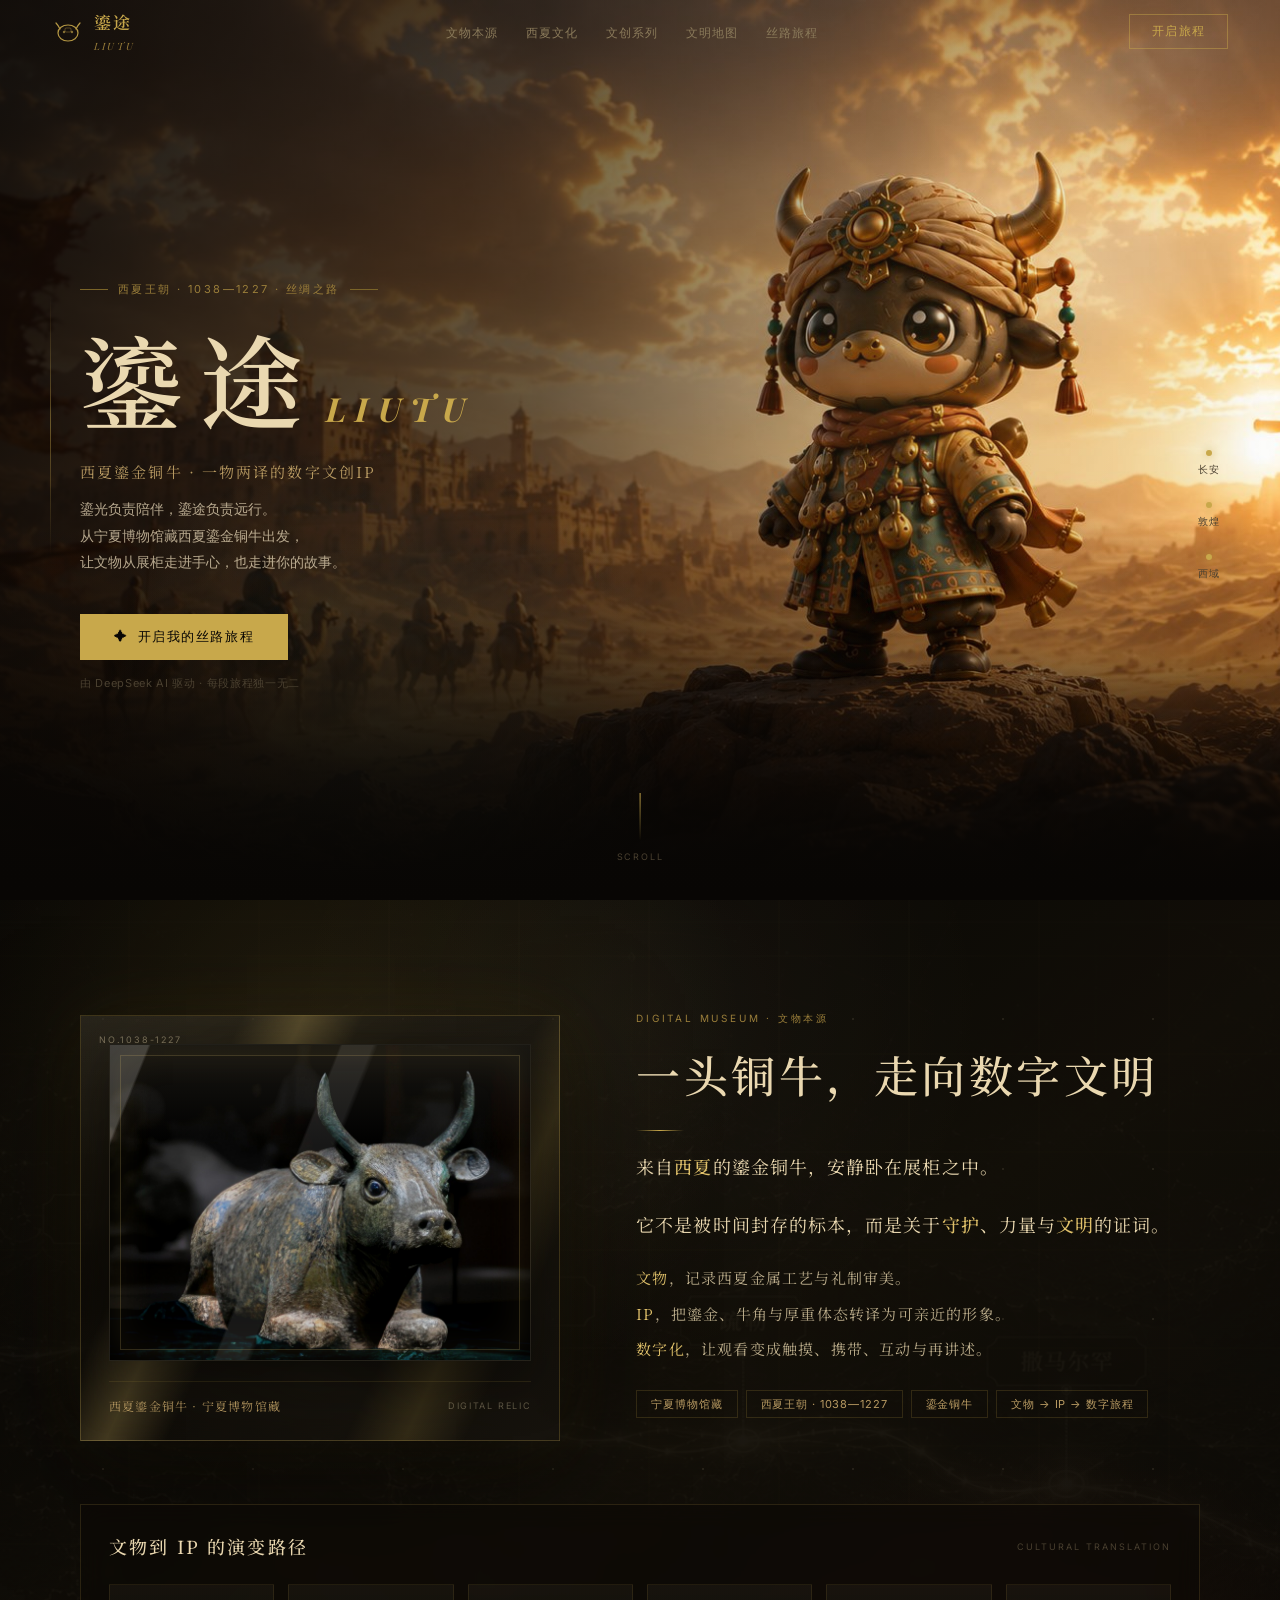
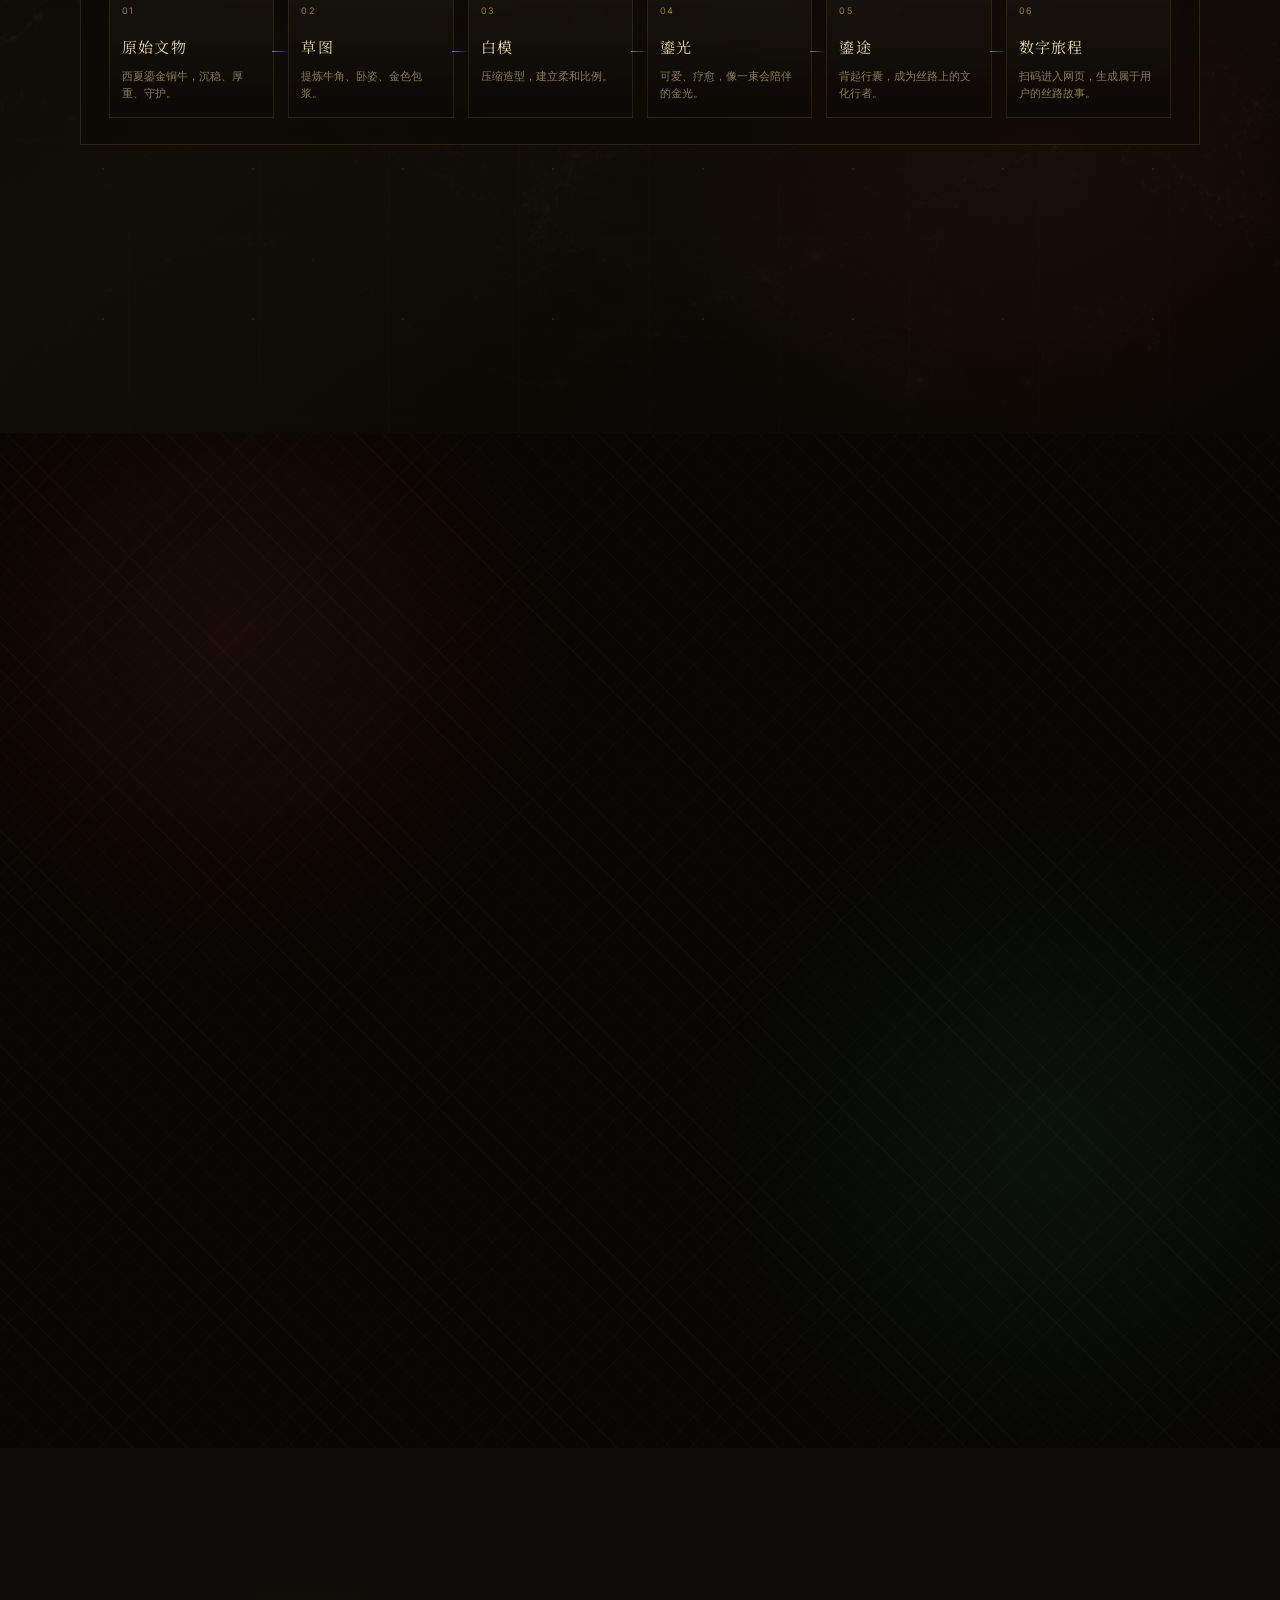
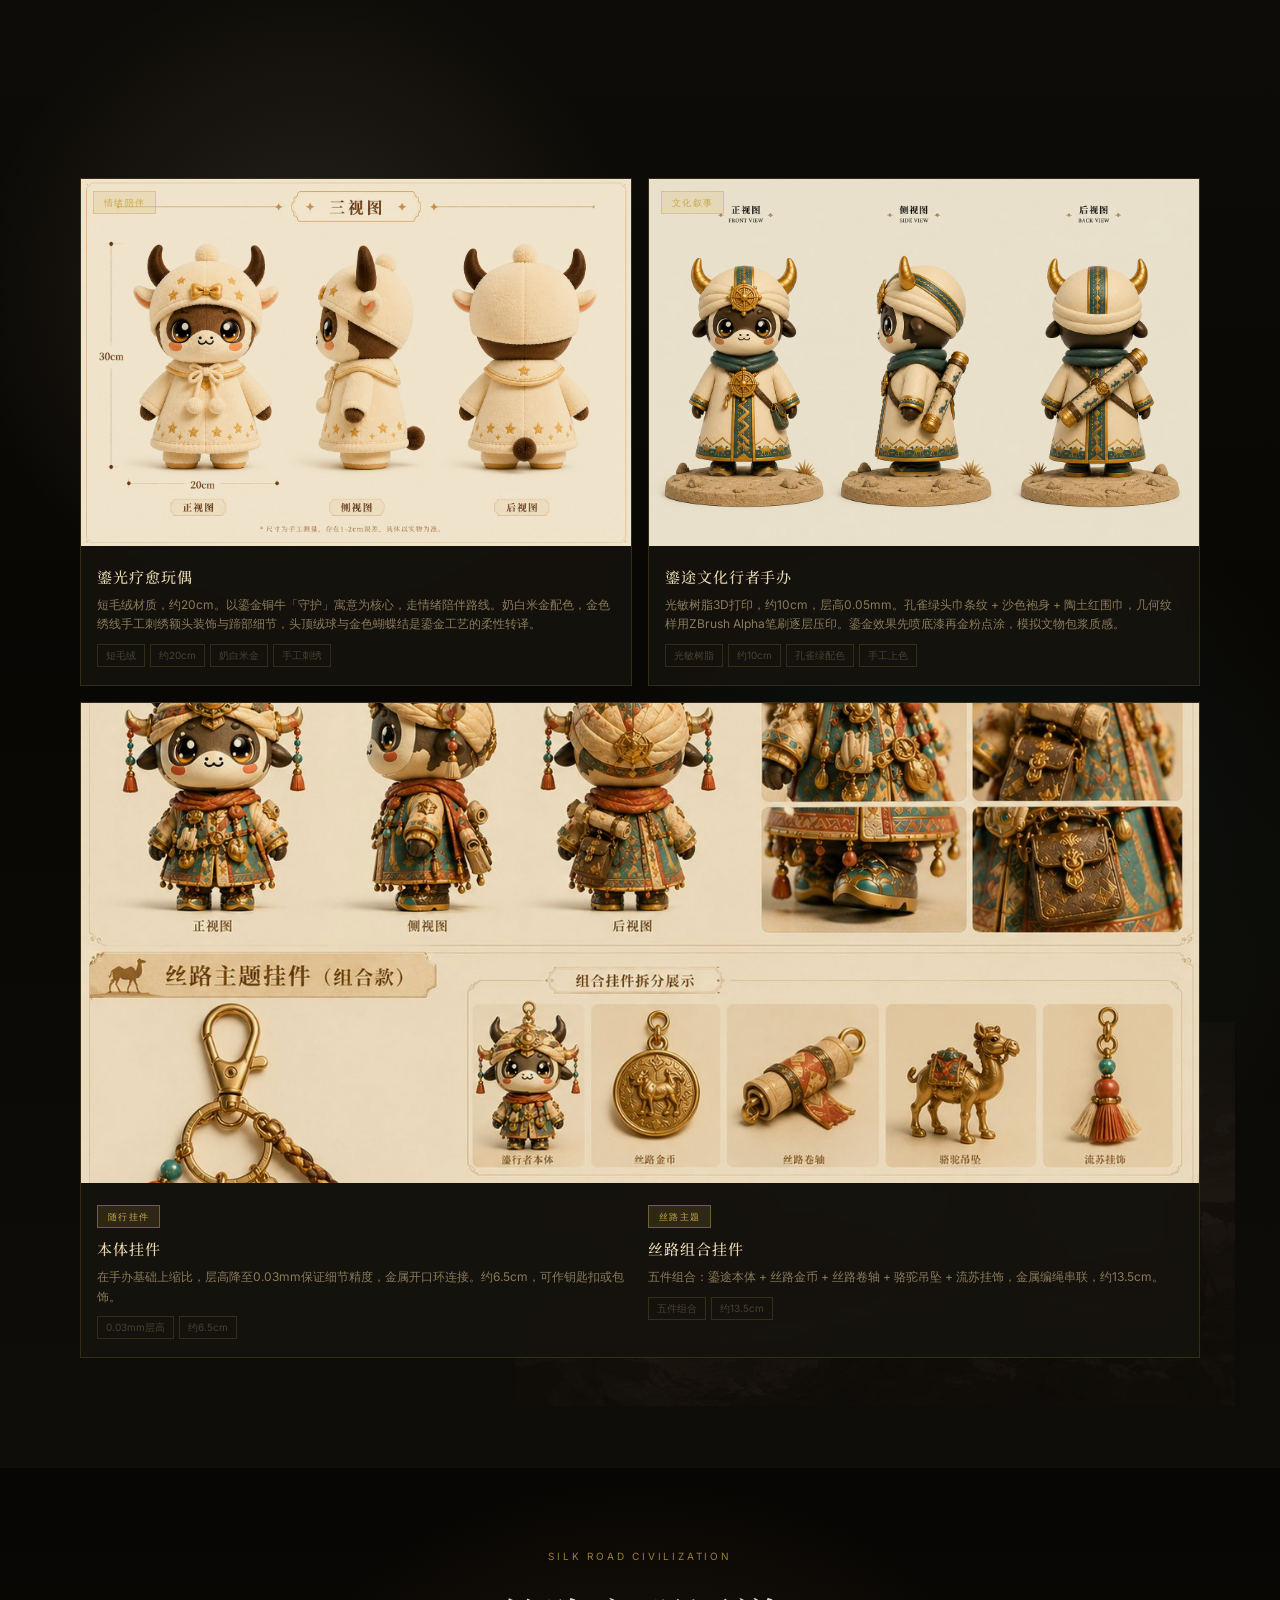
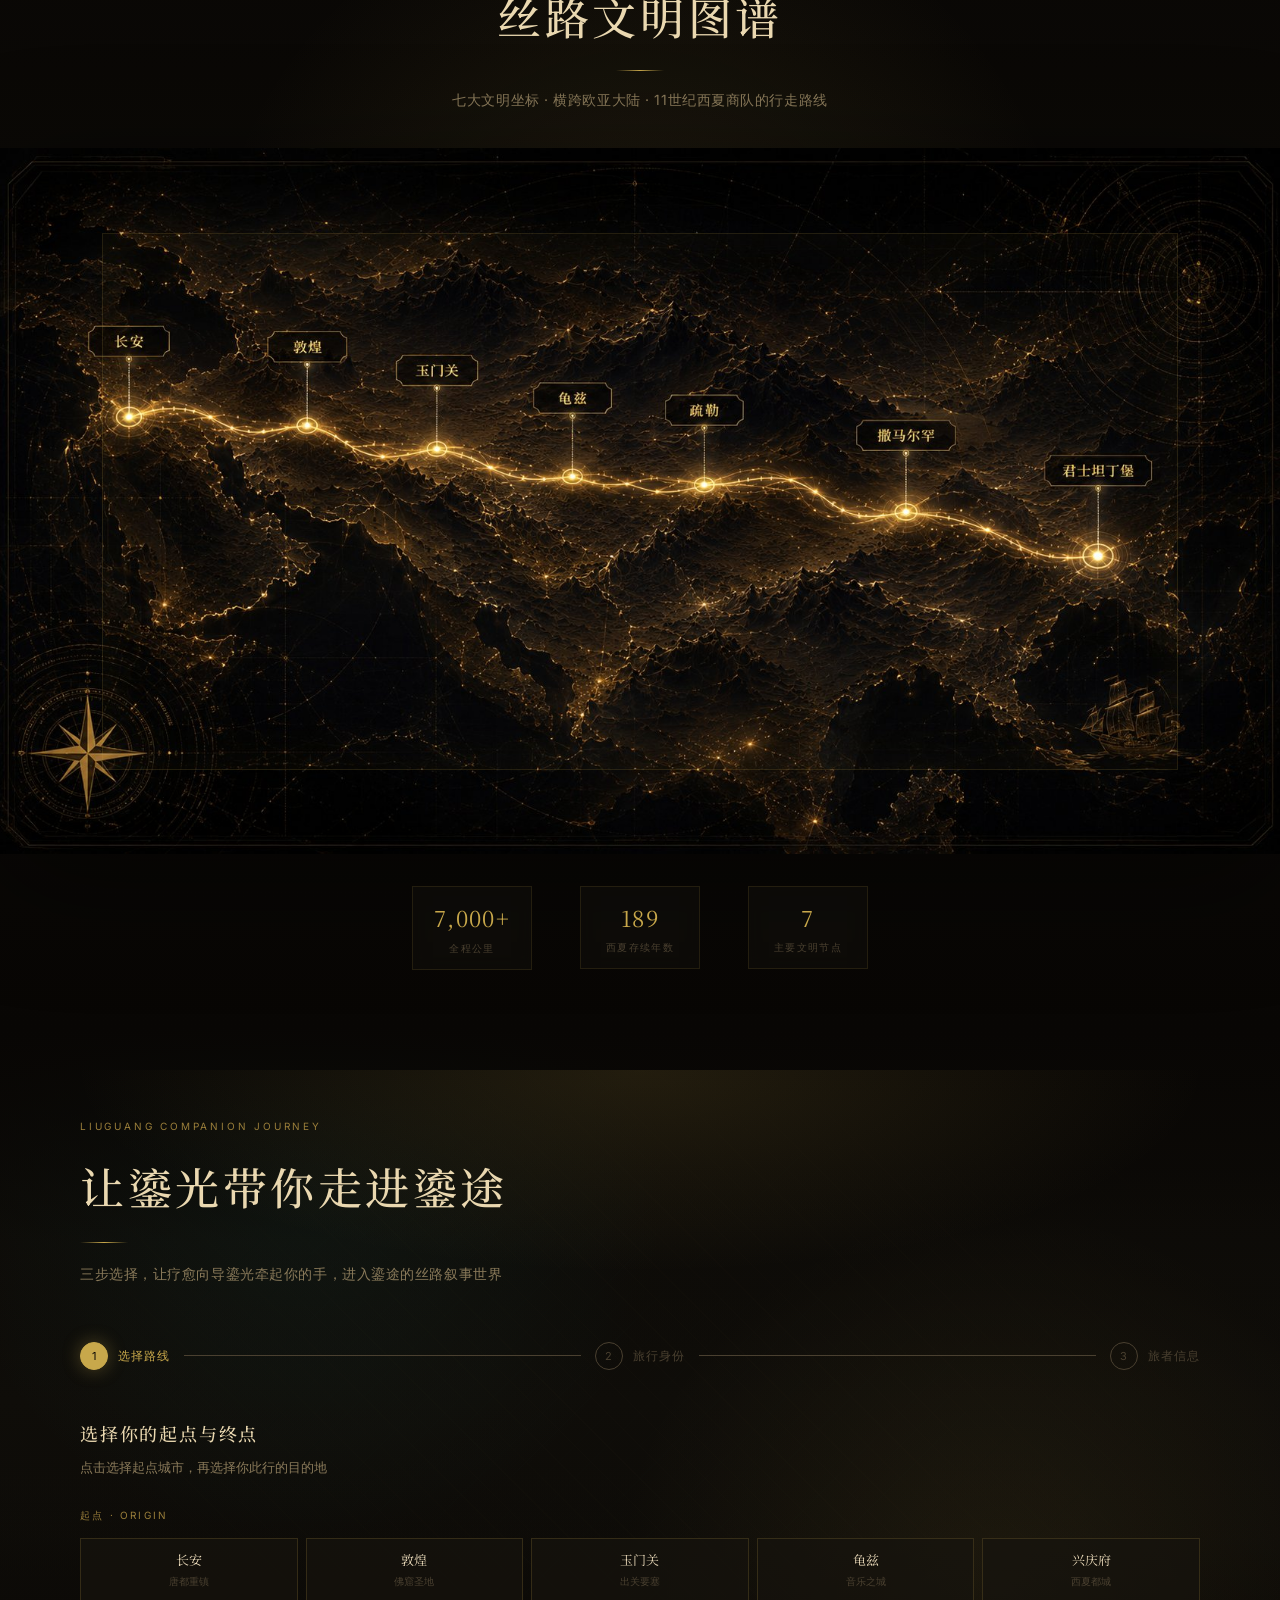
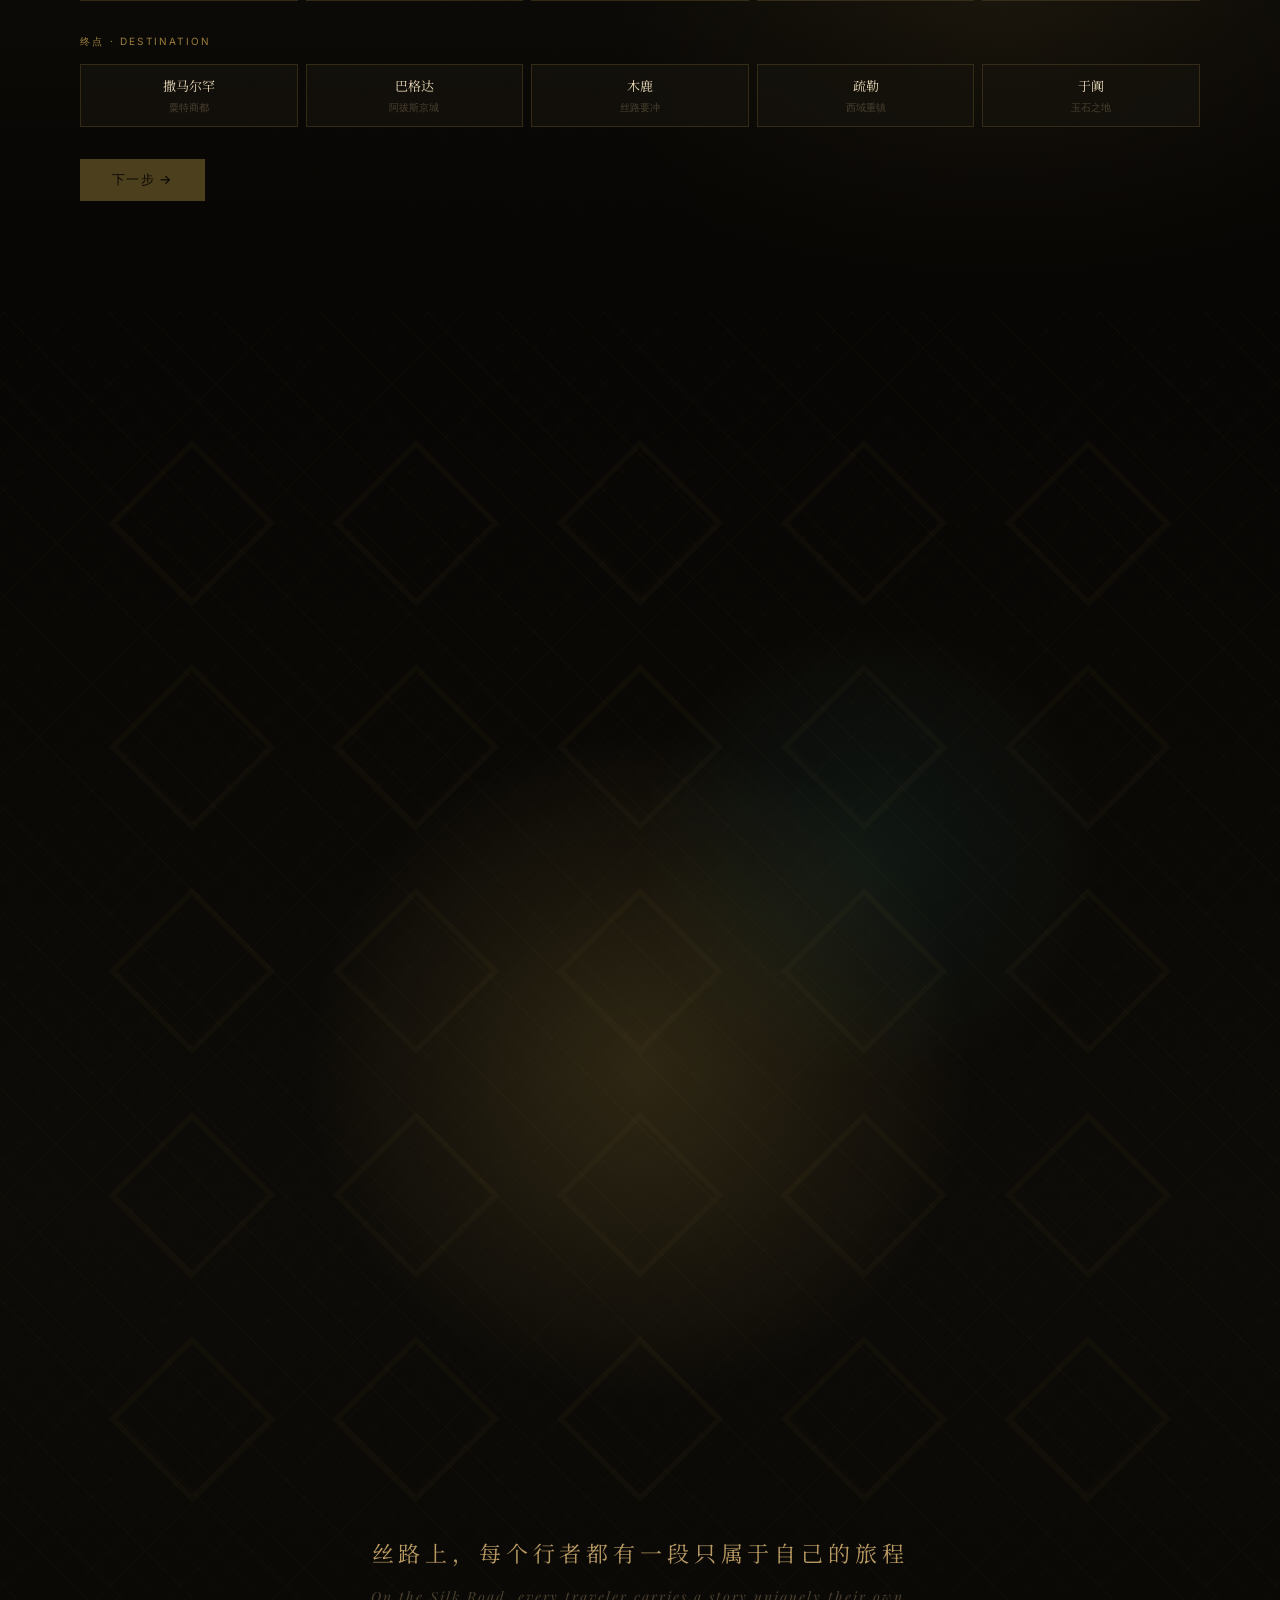
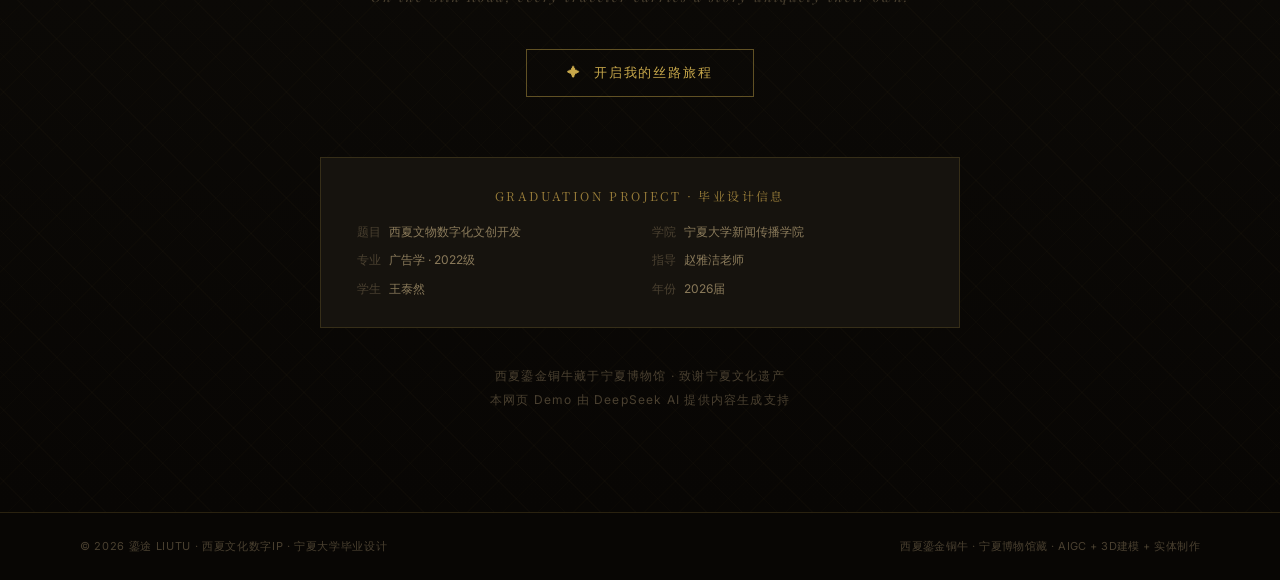
==== index.html @ 3b0a6f84 "重构文物本源页为数字博物馆展陈" ====
<!DOCTYPE html>
<html lang="zh-CN">
<head>
<meta charset="UTF-8">
<meta name="viewport" content="width=device-width, initial-scale=1.0">
<title>鎏途 LIUTU · 西夏文化数字IP</title>
<link rel="preconnect" href="https://fonts.googleapis.com">
<link rel="preconnect" href="https://fonts.gstatic.com" crossorigin>
<link href="https://fonts.googleapis.com/css2?family=Playfair+Display:ital,wght@0,400;0,600;1,400&family=Noto+Serif+SC:wght@400;500;600&family=Inter:wght@300;400;500&display=swap" rel="stylesheet">
<style>
/* ─────────────────────────────────────────
   鎏途 · 设计系统
───────────────────────────────────────── */
:root {
  --bg:        #080604;
  --bg-mid:    #0f0d09;
  --bg-card:   #16130e;
  --bg-card2:  #1c1810;
  --gold:      #C8A84B;
  --gold-hi:   #DFC06A;
  --gold-lo:   #7A6428;
  --gold-mute: #9A7E3A;
  --sand:      #B89A62;
  --sand-lt:   #EAD8B0;
  --teal:      #2D7D6F;
  --teal-lo:   #1a4a40;
  --red:       #7A2E18;
  --text:      #E8D8B8;
  --text-2:    #8A7A5A;
  --text-3:    #4A4030;
  --border:    rgba(200,168,75,.18);
  --border-hi: rgba(200,168,75,.45);
  --r:         4px;
  --mx:        50%;
  --my:        42%;
  --scroll-y:  0px;
}
*,*::before,*::after { box-sizing:border-box; margin:0; padding:0 }
html { scroll-behavior:smooth; font-size:16px }
body {
  background:var(--bg);
  color:var(--text);
  font-family:'Inter',sans-serif;
  line-height:1.7;
  overflow-x:hidden;
}
body::before {
  content:'';
  position:fixed; inset:0; z-index:0; pointer-events:none;
  background:
    radial-gradient(circle at var(--mx) var(--my), rgba(200,168,75,.12), transparent 28vw),
    radial-gradient(circle at 82% 18%, rgba(45,125,111,.08), transparent 30vw),
    linear-gradient(115deg, rgba(122,46,24,.08), transparent 42%, rgba(200,168,75,.04));
  mix-blend-mode:screen;
  opacity:.65;
  transition:background-position .2s ease;
}
body::after {
  content:'';
  position:fixed; inset:0; z-index:0; pointer-events:none;
  background-image:
    radial-gradient(circle, rgba(234,216,176,.14) 0 1px, transparent 1.2px),
    radial-gradient(circle, rgba(45,125,111,.08) 0 1px, transparent 1.2px);
  background-size:140px 140px, 220px 220px;
  background-position:0 0, 60px 90px;
  opacity:.13;
  animation:dustDrift 28s linear infinite;
}
::-webkit-scrollbar { width:3px }
::-webkit-scrollbar-track { background:var(--bg) }
::-webkit-scrollbar-thumb { background:var(--gold-lo); border-radius:2px }

img { display:block; max-width:100% }
a { color:inherit; text-decoration:none }
button { font-family:inherit; cursor:pointer }

body > * { position:relative; z-index:1 }

@keyframes dustDrift { to { background-position:260px -180px, -180px 260px } }
@keyframes slowZoom { 0%{transform:scale(1)} 100%{transform:scale(1.06)} }
@keyframes bgFloat { 0%,100%{transform:translate3d(0,0,0) scale(1.02)} 50%{transform:translate3d(-18px,10px,0) scale(1.05)} }
@keyframes goldScan { 0%{transform:translateX(-120%)} 100%{transform:translateX(120%)} }
@keyframes lineGlow { 0%,100%{opacity:.35; filter:blur(.2px)} 50%{opacity:1; filter:blur(0)} }
@keyframes softPulse { 0%,100%{opacity:.45; transform:scale(1)} 50%{opacity:.8; transform:scale(1.06)} }

/* 西夏菱形纹 */
.xia-pattern {
  background-image:
    repeating-linear-gradient(45deg,  transparent 0, transparent 18px, rgba(200,168,75,.03) 18px, rgba(200,168,75,.03) 19px),
    repeating-linear-gradient(-45deg, transparent 0, transparent 18px, rgba(200,168,75,.03) 18px, rgba(200,168,75,.03) 19px);
}

/* 滚入动画 */
.fade-up { opacity:0; transform:translateY(36px); transition:opacity .8s ease, transform .8s ease }
.fade-up.in { opacity:1; transform:translateY(0) }
.fade-up.d1 { transition-delay:.1s }
.fade-up.d2 { transition-delay:.2s }
.fade-up.d3 { transition-delay:.3s }
.fade-up.d4 { transition-delay:.4s }

/* ─── 导航 ─── */
#nav {
  position:fixed; inset:0 0 auto; z-index:900;
  height:64px;
  display:flex; align-items:center; justify-content:space-between;
  padding:0 52px;
  background:rgba(8,6,4,.0);
  border-bottom:1px solid transparent;
  transition:background .4s, border-color .4s;
}
#nav.scrolled {
  background:rgba(8,6,4,.92);
  border-bottom-color:var(--border);
  backdrop-filter:blur(18px) saturate(1.2);
  box-shadow:0 10px 40px rgba(0,0,0,.24);
}
.nav-brand {
  display:flex; align-items:center; gap:10px;
}
.nav-bull {
  width:32px; height:32px; opacity:.9;
}
.nav-name { font-family:'Noto Serif SC',serif; font-size:17px; font-weight:600; color:var(--gold); letter-spacing:.12em }
.nav-name-en { font-family:'Playfair Display',serif; font-size:10px; font-style:italic; color:var(--gold-mute); letter-spacing:.22em; margin-top:1px }
.nav-links { display:flex; align-items:center; gap:28px; list-style:none }
.nav-links a { font-size:12px; letter-spacing:.08em; color:var(--text-2); transition:color .25s }
.nav-links a:hover { color:var(--gold) }
.nav-btn {
  padding:8px 22px;
  border:1px solid var(--border-hi);
  background:transparent;
  color:var(--gold);
  font-size:12px;
  letter-spacing:.1em;
  transition:all .3s;
}
.nav-btn:hover { background:var(--gold); color:var(--bg) }

/* ─── §1 HERO ─── */
#hero {
  min-height:100vh;
  display:flex; align-items:center;
  position:relative; overflow:hidden;
  padding:0 80px;
}
.hero-bg {
  position:absolute; inset:0; z-index:0;
  transform:translateY(calc(var(--scroll-y) * .12));
  transition:transform .12s linear;
}
.hero-bg img {
  width:100%; height:100%;
  object-fit:cover; object-position:center 20%;
  animation:slowZoom 18s ease-in-out infinite alternate;
}
.hero-bg::after {
  content:'';
  position:absolute; inset:0;
  background:
    linear-gradient(to right, rgba(8,6,4,.88) 0%, rgba(8,6,4,.6) 42%, rgba(8,6,4,.1) 75%, rgba(8,6,4,.0) 100%),
    linear-gradient(to bottom, rgba(8,6,4,.25) 0%, transparent 20%, transparent 72%, rgba(8,6,4,1) 100%);
}
#hero::before {
  content:'';
  position:absolute; inset:0; z-index:1; pointer-events:none;
  background:
    radial-gradient(circle at 72% 42%, rgba(200,168,75,.2), transparent 18vw),
    radial-gradient(circle at 30% 80%, rgba(45,125,111,.16), transparent 22vw);
  mix-blend-mode:screen;
  opacity:.65;
  animation:softPulse 6s ease-in-out infinite;
}
#hero::after {
  content:'';
  position:absolute; left:0; right:0; bottom:0; z-index:1; pointer-events:none;
  height:42%;
  background:linear-gradient(to top, var(--bg), transparent);
}
.hero-content {
  position:relative; z-index:2;
  max-width:580px;
  padding-top:64px;
}
.hero-content::before {
  content:'';
  position:absolute; left:-30px; top:88px;
  width:1px; height:260px;
  background:linear-gradient(to bottom, transparent, var(--gold), transparent);
  opacity:.45;
  animation:lineGlow 3.5s ease-in-out infinite;
}
.hero-eyebrow {
  display:inline-flex; align-items:center; gap:10px;
  margin-bottom:28px;
  font-size:11px; letter-spacing:.22em; color:var(--gold-mute);
  animation:fadeUp .9s ease .2s both;
}
.hero-eyebrow::before, .hero-eyebrow::after {
  content:''; flex:1; height:1px; width:28px; background:var(--gold-lo);
}
.hero-title-cn {
  font-family:'Noto Serif SC',serif;
  font-size:clamp(68px, 8vw, 108px);
  font-weight:600;
  color:var(--sand-lt);
  letter-spacing:.18em;
  line-height:1;
  animation:fadeUp .9s ease .35s both;
}
.hero-title-en {
  font-family:'Playfair Display',serif;
  font-size:clamp(22px, 2.6vw, 36px);
  font-style:italic;
  color:var(--gold);
  letter-spacing:.28em;
  margin-top:10px;
  animation:fadeUp .9s ease .45s both;
}
.hero-tagline {
  font-family:'Noto Serif SC',serif;
  font-size:15px;
  color:var(--sand);
  letter-spacing:.14em;
  margin:22px 0 12px;
  animation:fadeUp .9s ease .55s both;
}
.hero-desc {
  font-size:14px;
  color:rgba(232,216,184,.75);
  line-height:1.9;
  max-width:440px;
  margin-bottom:38px;
  animation:fadeUp .9s ease .65s both;
}
.hero-cta {
  display:inline-flex; align-items:center; gap:10px;
  padding:14px 34px;
  background:var(--gold);
  color:var(--bg);
  font-size:13px; font-weight:500; letter-spacing:.12em;
  border:none;
  transition:all .3s;
  animation:fadeUp .9s ease .75s both;
}
.hero-cta:hover { background:var(--gold-hi); transform:translateY(-2px); box-shadow:0 12px 36px rgba(200,168,75,.25) }
.hero-cta-note {
  display:block; margin-top:14px;
  font-size:11px; color:var(--text-3); letter-spacing:.06em;
  animation:fadeUp .9s ease .85s both;
}
/* 右侧浮标 */
.hero-dots {
  position:absolute; right:60px; top:50%; transform:translateY(-50%);
  z-index:2; display:flex; flex-direction:column; gap:24px; align-items:center;
  animation:fadeUp .9s ease .9s both;
}
.hero-dot-item {
  display:flex; flex-direction:column; align-items:center; gap:5px;
}
.hero-dot-item::before {
  content:''; width:6px; height:6px; border-radius:50%;
  background:var(--gold); box-shadow:0 0 10px var(--gold);
  animation:dotPulse 2.4s ease-in-out infinite;
}
.hero-dot-item:nth-child(2)::before { animation-delay:.8s }
.hero-dot-item:nth-child(3)::before { animation-delay:1.6s }
.hero-dot-label { font-size:10px; letter-spacing:.1em; color:var(--text-3); writing-mode:horizontal-tb }
.hero-scroll {
  position:absolute; bottom:36px; left:50%; transform:translateX(-50%);
  z-index:2; display:flex; flex-direction:column; align-items:center; gap:8px;
}
.hero-scroll-line {
  width:1px; height:48px;
  background:linear-gradient(to bottom, var(--gold), transparent);
  animation:scrollLine 2s ease-in-out infinite;
}
.hero-scroll-label { font-size:9px; letter-spacing:.2em; color:var(--text-3) }

@keyframes fadeUp { from { opacity:0; transform:translateY(28px) } to { opacity:1; transform:translateY(0) } }
@keyframes dotPulse { 0%,100%{opacity:.4; transform:scale(1)} 50%{opacity:1; transform:scale(1.4)} }
@keyframes scrollLine { 0%{transform:scaleY(0); transform-origin:top} 50%{transform:scaleY(1); transform-origin:top} 51%{transform-origin:bottom} 100%{transform:scaleY(0); transform-origin:bottom} }

/* ─── 通用 section 样式 ─── */
section { padding:110px 80px; position:relative }
.sec-label {
  display:block; font-size:10px; letter-spacing:.28em;
  color:var(--gold-mute); text-transform:uppercase; margin-bottom:14px;
}
.sec-title {
  font-family:'Noto Serif SC',serif;
  font-size:clamp(28px, 3.5vw, 44px);
  font-weight:500; letter-spacing:.08em;
  color:var(--sand-lt); margin-bottom:10px;
}
.sec-sub {
  font-size:14px; color:var(--text-2); letter-spacing:.04em; line-height:1.8;
}
.gold-line {
  width:48px; height:1px;
  background:linear-gradient(90deg, transparent, var(--gold), transparent);
  margin:18px 0;
}

/* ─── §2 AI旅程生成器 ─── */
#journey {
  background:
    radial-gradient(circle at 24% 18%, rgba(45,125,111,.14), transparent 28vw),
    radial-gradient(circle at 78% 64%, rgba(200,168,75,.12), transparent 30vw),
    linear-gradient(to bottom, var(--bg), var(--bg-mid) 42%, var(--bg));
  overflow:hidden;
  padding-top:88px;
}
#journey::before {
  content:''; position:absolute; inset:0; z-index:0;
  background:
    repeating-linear-gradient(45deg, transparent 0, transparent 22px, rgba(200,168,75,.035) 22px, rgba(200,168,75,.035) 23px),
    repeating-linear-gradient(-45deg, transparent 0, transparent 22px, rgba(45,125,111,.025) 22px, rgba(45,125,111,.025) 23px);
  opacity:.58;
  mask-image:radial-gradient(circle at 50% 34%, #000, transparent 78%);
}
#journey::after {
  content:''; position:absolute; inset:0; z-index:1;
  background:
    linear-gradient(to bottom, rgba(8,6,4,.98) 0%, rgba(15,13,9,.36) 24%, rgba(15,13,9,.28) 58%, rgba(8,6,4,.98) 100%);
}
.journey-inner::before {
  content:'';
  position:absolute; inset:-48px -56px auto; height:220px; z-index:-1;
  background:radial-gradient(ellipse at 50% 0%, rgba(200,168,75,.18), transparent 65%);
  opacity:.75;
}
.journey-inner {
  position:relative; z-index:2;
  max-width:1160px; margin:0 auto;
}
.journey-header { margin-bottom:56px }
/* 步骤指示器 */
.step-nav {
  display:flex; align-items:center; gap:0;
  margin-bottom:48px;
}
.step-item {
  display:flex; align-items:center; gap:10px;
  font-size:12px; letter-spacing:.08em; color:var(--text-3);
  transition:color .3s;
}
.step-item.is-active { color:var(--gold) }
.step-item.is-done { color:var(--teal) }
.step-num {
  width:28px; height:28px; border-radius:50%;
  border:1px solid currentColor;
  display:flex; align-items:center; justify-content:center;
  font-size:11px; flex-shrink:0;
}
.step-item.is-active .step-num { background:var(--gold); color:var(--bg); border-color:var(--gold) }
.step-item.is-done .step-num { background:var(--teal); color:#fff; border-color:var(--teal) }
.step-item.is-active .step-num {
  box-shadow:0 0 18px rgba(200,168,75,.35);
}
.step-line {
  flex:1; height:1px; background:var(--text-3); margin:0 14px;
  transition:background .3s;
}
.step-line.is-done { background:var(--teal) }

/* 面板 */
.step-panel { display:none }
.step-panel.is-active { display:block }

.panel-title {
  font-family:'Noto Serif SC',serif;
  font-size:18px; font-weight:500; letter-spacing:.1em;
  color:var(--sand-lt); margin-bottom:8px;
}
.panel-hint { font-size:13px; color:var(--text-2); margin-bottom:28px }

/* 城市卡片网格 */
.route-section { margin-bottom:32px }
.route-label {
  font-size:10px; letter-spacing:.22em; color:var(--gold-mute);
  text-transform:uppercase; margin-bottom:14px;
}
.chip-row {
  display:grid; grid-template-columns:repeat(5,1fr); gap:8px;
}
.chip {
  padding:10px 6px;
  border:1px solid var(--border);
  background:rgba(22,19,14,.7);
  text-align:center;
  transition:transform .25s, border-color .25s, background .25s, box-shadow .25s; cursor:pointer;
}
.chip:hover { border-color:var(--gold-mute); background:rgba(200,168,75,.06); transform:translateY(-3px) }
.chip.is-selected { border-color:var(--gold); background:rgba(200,168,75,.1); box-shadow:0 0 0 1px rgba(200,168,75,.18), 0 14px 32px rgba(0,0,0,.18) }
.chip-name { font-size:13px; color:var(--text); font-family:'Noto Serif SC',serif; margin-bottom:2px }
.chip.is-selected .chip-name { color:var(--gold) }
.chip-sub { font-size:10px; color:var(--text-3) }

/* 身份 / 心境卡片 */
.mini-grid {
  display:grid; grid-template-columns:repeat(4,1fr); gap:10px;
}
.mini-card {
  padding:18px 12px;
  border:1px solid var(--border);
  background:rgba(22,19,14,.7);
  text-align:center; cursor:pointer;
  transition:transform .25s, border-color .25s, background .25s, box-shadow .25s;
}
.mini-card:hover { border-color:var(--gold-mute); transform:translateY(-4px) }
.mini-card.is-selected { border-color:var(--gold); background:rgba(200,168,75,.08); box-shadow:0 16px 38px rgba(0,0,0,.22) }
.mini-card-icon { font-size:22px; margin-bottom:8px }
.mini-card-name { font-size:13px; color:var(--text); font-family:'Noto Serif SC',serif; margin-bottom:4px }
.mini-card.is-selected .mini-card-name { color:var(--gold) }
.mini-card-desc { font-size:10px; color:var(--text-3); line-height:1.5 }

/* 旅者姓名输入 */
.name-row {
  display:flex; align-items:center; gap:16px;
  margin-bottom:28px;
}
.name-input {
  flex:1; max-width:320px;
  padding:12px 18px;
  background:rgba(10,8,4,.8);
  border:1px solid var(--border);
  color:var(--text); font-size:14px;
  outline:none; transition:border-color .3s;
}
.name-input:focus { border-color:var(--gold) }
.name-input::placeholder { color:var(--text-3) }

/* 步骤按钮 */
.step-actions { display:flex; align-items:center; gap:14px; margin-top:32px }
.btn-next, .btn-generate {
  padding:12px 32px;
  background:var(--gold); color:var(--bg);
  border:none; font-size:13px; font-weight:500; letter-spacing:.1em;
  transition:all .3s;
}
.btn-next:hover, .btn-generate:hover { background:var(--gold-hi); transform:translateY(-1px) }
.btn-next:disabled, .btn-generate:disabled { opacity:.35; cursor:not-allowed; transform:none }
.btn-back {
  padding:12px 24px;
  background:transparent; color:var(--text-2);
  border:1px solid var(--border);
  font-size:13px; letter-spacing:.08em; transition:all .25s;
}
.btn-back:hover { border-color:var(--gold-mute); color:var(--gold) }

/* 加载 */
#loading {
  text-align:center; padding:60px 0;
}
.loading-ring {
  width:48px; height:48px; margin:0 auto 20px;
  border:2px solid rgba(200,168,75,.15);
  border-top-color:var(--gold);
  border-radius:50%;
  animation:spin 1s linear infinite;
}
.loading-text { font-size:12px; letter-spacing:.18em; color:var(--gold-mute) }
@keyframes spin { to { transform:rotate(360deg) } }

/* 旅程结果卡片 */
#journey-card {
  margin-top:48px;
  border:1px solid var(--border);
  background:rgba(22,19,14,.95);
  position:relative; overflow:hidden;
  box-shadow:0 28px 70px rgba(0,0,0,.32);
}
#journey-card::before {
  content:''; position:absolute; inset:0 0 auto 0;
  height:2px;
  background:linear-gradient(90deg, var(--red), var(--gold), var(--red));
}
#journey-card::after {
  content:'';
  position:absolute; inset:0; pointer-events:none;
  background:
    radial-gradient(circle at 82% 10%, rgba(45,125,111,.14), transparent 24%),
    radial-gradient(circle at 12% 94%, rgba(200,168,75,.1), transparent 26%);
  opacity:.8;
}
#journey-card > * { position:relative; z-index:1 }
.jcard-header {
  padding:28px 32px 22px;
  border-bottom:1px solid var(--border);
  display:flex; align-items:flex-start; justify-content:space-between; gap:20px;
}
.jcard-badge {
  font-size:9px; letter-spacing:.2em; color:var(--gold-mute); text-transform:uppercase; margin-bottom:6px;
}
#jc-title {
  font-family:'Noto Serif SC',serif;
  font-size:20px; font-weight:500; color:var(--gold);
  letter-spacing:.08em; line-height:1.4;
  min-height:28px;
}
.jcard-meta {
  display:flex; flex-direction:column; gap:4px; text-align:right; flex-shrink:0;
}
.jcard-meta-item { font-size:11px; color:var(--text-2) }
.jcard-meta-item span { color:var(--sand) }
.jcard-body { padding:28px 32px }
#jc-narrative {
  font-family:'Noto Serif SC',serif;
  font-size:14px; line-height:2; color:var(--text);
  margin-bottom:22px; min-height:60px;
  white-space:pre-line;
}
.jcard-egg {
  padding:18px 20px;
  background:rgba(45,125,111,.08);
  border-left:2px solid var(--teal);
}
.jcard-egg-label {
  font-size:9px; letter-spacing:.22em; color:var(--teal); text-transform:uppercase; margin-bottom:8px;
}
#jc-egg {
  font-size:13px; color:var(--text-2); line-height:1.85; min-height:40px;
  white-space:pre-line;
}
.liuguang-chat {
  margin:0 32px 28px;
  border:1px solid rgba(200,168,75,.14);
  background:rgba(8,6,4,.28);
  backdrop-filter:blur(10px);
}
.liuguang-chat-head {
  padding:16px 18px 12px;
  border-bottom:1px solid var(--border);
  display:flex; align-items:center; justify-content:space-between; gap:16px;
}
.liuguang-chat-title {
  font-family:'Noto Serif SC',serif;
  font-size:14px; color:var(--gold); letter-spacing:.08em;
}
.liuguang-chat-sub {
  margin-top:2px;
  font-size:10px; color:var(--text-3); letter-spacing:.08em;
}
.liuguang-chat-status {
  font-size:10px; color:var(--gold-mute); letter-spacing:.12em;
  white-space:nowrap;
}
.chat-log {
  padding:18px;
  display:flex; flex-direction:column; gap:12px;
  max-height:340px; overflow:auto;
}
.chat-msg {
  max-width:88%;
  padding:12px 14px;
  border:1px solid var(--border);
  font-size:13px; line-height:1.8;
  white-space:pre-line;
}
.chat-msg.guide {
  align-self:flex-start;
  background:rgba(45,125,111,.08);
  border-left:2px solid var(--teal);
  color:var(--text);
  box-shadow:0 10px 26px rgba(45,125,111,.06);
}
.chat-msg.user {
  align-self:flex-end;
  background:rgba(200,168,75,.08);
  color:var(--sand-lt);
  box-shadow:0 10px 26px rgba(200,168,75,.06);
}
.chat-suggestions {
  padding:0 18px 16px;
  display:flex; flex-wrap:wrap; gap:8px;
}
.chat-chip {
  padding:7px 12px;
  border:1px solid var(--border);
  background:transparent;
  color:var(--text-2);
  font-size:11px; letter-spacing:.04em;
}
.chat-chip:hover { border-color:var(--gold-mute); color:var(--gold) }
.chat-chip, .chat-send, .btn-card, .btn-next, .btn-generate, .btn-back, .nav-btn, .hero-cta, .ending-cta {
  position:relative; overflow:hidden;
}
.chat-chip::after, .chat-send::after, .btn-card::after, .btn-next::after, .btn-generate::after, .btn-back::after, .nav-btn::after, .hero-cta::after, .ending-cta::after {
  content:'';
  position:absolute; inset:0;
  background:linear-gradient(100deg, transparent 20%, rgba(255,255,255,.22), transparent 80%);
  transform:translateX(-120%);
  transition:transform .55s ease;
  pointer-events:none;
}
.chat-chip:hover::after, .chat-send:hover::after, .btn-card:hover::after, .btn-next:hover::after, .btn-generate:hover::after, .btn-back:hover::after, .nav-btn:hover::after, .hero-cta:hover::after, .ending-cta:hover::after {
  transform:translateX(120%);
}
.chat-input-row {
  padding:14px 18px 18px;
  border-top:1px solid var(--border);
  display:grid; grid-template-columns:1fr auto; gap:10px;
}
.chat-input {
  width:100%;
  border:1px solid var(--border);
  background:rgba(8,6,4,.55);
  color:var(--text);
  padding:10px 12px;
  font-size:13px;
  outline:none;
}
.chat-input:focus { border-color:var(--gold-mute) }
.chat-send {
  border:1px solid var(--teal);
  background:var(--teal);
  color:#fff;
  padding:0 18px;
  font-size:12px; letter-spacing:.08em;
}
.chat-send:disabled {
  opacity:.45; cursor:not-allowed;
}
.jcard-footer {
  padding:18px 32px;
  border-top:1px solid var(--border);
  display:flex; align-items:center; gap:12px;
}
.btn-card {
  padding:9px 20px;
  border:1px solid var(--border);
  background:transparent;
  color:var(--text-2); font-size:12px; letter-spacing:.06em;
  transition:all .25s;
}
.btn-card:hover { border-color:var(--gold-mute); color:var(--gold) }
.btn-card.primary { background:var(--teal); border-color:var(--teal); color:#fff }
.btn-card.primary:hover { background:#3a9688 }
#toast {
  position:fixed; bottom:28px; right:28px; z-index:999;
  padding:10px 22px;
  background:var(--bg-card2); border:1px solid var(--border);
  font-size:12px; color:var(--gold); letter-spacing:.06em;
  transition:opacity .3s; opacity:1;
}
#toast[hidden] { display:none }

/* ─── §3 丝路地图 ─── */
#silkroad {
  padding:80px 0 60px;
  overflow:hidden;
  background:var(--bg);
}
#silkroad::before {
  content:'';
  position:absolute; inset:0; z-index:0; pointer-events:none;
  background:
    radial-gradient(circle at 50% 38%, rgba(200,168,75,.12), transparent 34vw),
    linear-gradient(to bottom, rgba(8,6,4,1), rgba(15,13,9,.72) 44%, rgba(8,6,4,1));
}
#silkroad::after {
  content:'';
  position:absolute; inset:0; z-index:0; pointer-events:none;
  background-image:
    linear-gradient(90deg, transparent 0 48%, rgba(200,168,75,.06) 50%, transparent 52%),
    linear-gradient(0deg, transparent 0 48%, rgba(200,168,75,.04) 50%, transparent 52%);
  background-size:120px 120px;
  opacity:.18;
  mask-image:radial-gradient(circle at center, #000, transparent 72%);
}
.map-inner {
  position:relative; z-index:1;
  padding:0 80px;
}
.map-header { text-align:center; margin-bottom:36px }

/* 地图图片全幅，不裁切 */
.map-img-full {
  width:100%;
  margin:0 -80px;          /* 突破 padding 出血到边缘 */
  width:calc(100% + 160px);
  position:relative;
  filter:drop-shadow(0 28px 60px rgba(0,0,0,.45));
}
.map-img-full::before {
  content:'';
  position:absolute; inset:12% 8%; z-index:1; pointer-events:none;
  border:1px solid rgba(200,168,75,.16);
  box-shadow:inset 0 0 60px rgba(200,168,75,.06);
}
.map-img-full img {
  width:100%;
  height:auto;             /* 保持原始比例，不变形不模糊 */
  display:block;
  transition:transform .8s ease, filter .8s ease;
}
.map-img-full:hover img {
  transform:scale(1.015);
  filter:saturate(1.08) contrast(1.05);
}

.map-stats {
  display:flex; justify-content:center; gap:48px;
  margin-top:32px;
}
.map-stat {
  text-align:center;
  min-width:120px;
  padding:12px 18px;
  border:1px solid rgba(200,168,75,.12);
  background:rgba(22,19,14,.45);
  backdrop-filter:blur(8px);
}
.map-stat-num { font-family:'Noto Serif SC',serif; font-size:22px; color:var(--gold); letter-spacing:.06em }
.map-stat-lbl { font-size:10px; letter-spacing:.14em; color:var(--text-3); margin-top:3px }
.map-caption {
  text-align:center; margin-top:20px;
  font-family:'Noto Serif SC',serif; font-size:13px;
  color:rgba(184,154,98,.4); letter-spacing:.22em;
}

/* ─── §2 数字博物馆展陈 ─── */
#artifact {
  background:
    radial-gradient(ellipse at 24% 12%, rgba(200,168,75,.16), transparent 34vw),
    radial-gradient(ellipse at 82% 78%, rgba(122,46,24,.16), transparent 32vw),
    linear-gradient(145deg, #050403 0%, #151109 48%, #070604 100%);
  overflow:hidden;
}
#artifact::before {
  content:'';
  position:absolute; inset:0; z-index:0; pointer-events:none;
  background:
    linear-gradient(rgba(8,6,4,.78), rgba(8,6,4,.86)),
    url('assets/images/第三页背景图.png');
  background-size:cover;
  background-position:center;
  opacity:.2;
  filter:grayscale(.45) sepia(.35) saturate(.75);
  animation:bgFloat 38s ease-in-out infinite;
}
#artifact::after {
  content:'';
  position:absolute; inset:0; z-index:0; pointer-events:none;
  background:
    radial-gradient(circle at 50% 10%, rgba(234,216,176,.08), transparent 28vw),
    repeating-linear-gradient(90deg, transparent 0, transparent 128px, rgba(200,168,75,.035) 129px, transparent 130px),
    repeating-linear-gradient(0deg, transparent 0, transparent 96px, rgba(200,168,75,.026) 97px, transparent 98px),
    radial-gradient(circle, rgba(234,216,176,.16) 0 1px, transparent 1.2px);
  background-size:auto, auto, auto, 150px 150px;
  background-position:center, 0 0, 0 0, 28px 44px;
  opacity:.62;
  animation:dustDrift 42s linear infinite;
}
.artifact-grid {
  display:grid; grid-template-columns:minmax(320px, .92fr) minmax(420px, 1.08fr); gap:76px;
  max-width:1180px; margin:0 auto 58px;
  align-items:center;
  position:relative; z-index:1;
}
.showcase {
  border:1px solid rgba(200,168,75,.25);
  background:
    linear-gradient(145deg, rgba(234,216,176,.06), rgba(8,6,4,.28) 32%, rgba(22,19,14,.74)),
    linear-gradient(180deg, rgba(255,255,255,.045), transparent 34%);
  padding:28px 28px 24px;
  text-align:center;
  position:relative;
  box-shadow:0 34px 110px rgba(0,0,0,.58), 0 0 70px rgba(200,168,75,.1);
  backdrop-filter:blur(12px);
  isolation:isolate;
}
.showcase::before {
  content:'';
  position:absolute; inset:-1px; z-index:-1; pointer-events:none;
  background:linear-gradient(115deg, transparent 0 24%, rgba(223,192,106,.42), transparent 42% 68%, rgba(200,168,75,.28), transparent 86%);
  opacity:.58;
  filter:blur(.4px);
  animation:goldScan 6s ease-in-out infinite;
}
.showcase::after {
  content:'NO.1038-1227';
  position:absolute; top:16px; left:18px;
  font-size:9px; letter-spacing:.2em; color:rgba(234,216,176,.42);
}
.showcase-img-wrap {
  width:100%; aspect-ratio:4/3;
  background:
    radial-gradient(ellipse at 50% 44%, rgba(200,168,75,.18), transparent 46%),
    linear-gradient(180deg, #090805, #151109 62%, #050403);
  display:flex; align-items:center; justify-content:center;
  margin-bottom:20px; overflow:hidden; position:relative;
  border:1px solid rgba(234,216,176,.12);
  box-shadow:inset 0 0 42px rgba(200,168,75,.12), 0 18px 50px rgba(0,0,0,.42);
}
.showcase-img-wrap::before {
  content:'';
  position:absolute; inset:0; pointer-events:none; z-index:1;
  background:
    linear-gradient(112deg, rgba(255,255,255,.18) 0 7%, transparent 7.5% 42%, rgba(255,255,255,.09) 42.5% 48%, transparent 49%),
    linear-gradient(180deg, rgba(234,216,176,.1), transparent 32%, rgba(0,0,0,.1));
  mix-blend-mode:screen;
}
.showcase-img-wrap::after {
  content:'';
  position:absolute; inset:10px; pointer-events:none; z-index:2;
  border:1px solid rgba(223,192,106,.22);
  box-shadow:0 0 28px rgba(200,168,75,.13), inset 0 0 36px rgba(200,168,75,.08);
  animation:softPulse 4.8s ease-in-out infinite;
}
.showcase-img-wrap img {
  width:100%; height:100%; object-fit:cover;
  transition:transform .7s ease, filter .7s ease;
  filter:saturate(.94) contrast(1.05);
}
.showcase:hover .showcase-img-wrap img { transform:scale(1.035); filter:saturate(1.04) contrast(1.08) }
/* 浅色背景三视图 — 用深色底+混合模式处理 */
.merch-img-bg-light {
  background:#f5edd6 !important;
}
.merch-img-bg-light img {
  mix-blend-mode:multiply;
}
.showcase-img-wrap.empty {
  flex-direction:column; gap:10px;
}
.showcase-img-wrap.empty .placeholder-bull { width:80px; opacity:.25 }
.showcase-img-wrap.empty span { font-size:11px; color:var(--text-3); letter-spacing:.1em }
.showcase-caption {
  display:flex; align-items:center; justify-content:space-between; gap:16px;
  font-family:'Noto Serif SC',serif; font-size:12px;
  color:var(--sand); letter-spacing:.1em; margin-top:10px;
  border-top:1px solid rgba(200,168,75,.14);
  padding-top:14px;
}
.showcase-caption span:last-child {
  font-family:'Inter',sans-serif;
  font-size:9px;
  letter-spacing:.18em;
  color:rgba(234,216,176,.36);
  text-transform:uppercase;
}
.artifact-text .sec-label { margin-bottom:10px }
.artifact-text .sec-title { margin-bottom:8px }
.artifact-body {
  font-family:'Noto Serif SC',serif;
  font-size:18px;
  color:var(--sand-lt);
  line-height:1.9;
  letter-spacing:.06em;
  margin-bottom:24px;
  max-width:610px;
}
.artifact-body strong {
  color:var(--gold-hi);
  font-weight:500;
}
.artifact-lead {
  display:grid;
  gap:10px;
  margin:24px 0 28px;
}
.artifact-line {
  font-family:'Noto Serif SC',serif;
  font-size:15px;
  color:rgba(234,216,176,.78);
  letter-spacing:.08em;
}
.artifact-line span { color:var(--gold-hi) }
.artifact-flow {
  position:relative; z-index:1;
  max-width:1180px;
  margin:0 auto 24px;
  padding:26px 28px;
  border:1px solid rgba(200,168,75,.16);
  background:rgba(13,10,6,.58);
  backdrop-filter:blur(12px);
}
.artifact-module-title {
  display:flex; align-items:center; justify-content:space-between; gap:18px;
  margin-bottom:22px;
}
.artifact-module-title h3 {
  font-family:'Noto Serif SC',serif;
  font-size:18px;
  font-weight:500;
  letter-spacing:.12em;
  color:var(--sand-lt);
}
.artifact-module-title span {
  font-size:9px;
  letter-spacing:.22em;
  color:var(--text-3);
  text-transform:uppercase;
}
.evolution-row {
  display:grid;
  grid-template-columns:repeat(6,1fr);
  gap:14px;
}
.evo-step {
  min-height:112px;
  padding:18px 12px 14px;
  position:relative;
  background:linear-gradient(180deg, rgba(234,216,176,.045), rgba(8,6,4,.42));
  border:1px solid rgba(200,168,75,.12);
}
.evo-step:not(:last-child)::after {
  content:'';
  position:absolute; top:50%; right:-15px;
  width:16px; height:1px;
  background:linear-gradient(90deg, rgba(200,168,75,.72), transparent);
}
.evo-no {
  font-size:9px;
  letter-spacing:.16em;
  color:var(--gold-mute);
  margin-bottom:16px;
}
.evo-name {
  font-family:'Noto Serif SC',serif;
  font-size:15px;
  color:var(--sand-lt);
  letter-spacing:.08em;
}
.evo-desc {
  font-size:11px;
  color:var(--text-2);
  line-height:1.6;
  margin-top:8px;
}
.artifact-breakdown {
  position:relative; z-index:1;
  max-width:1180px;
  margin:18px auto 0;
  display:grid;
  grid-template-columns:repeat(4,1fr);
  gap:14px;
}
.feature-card {
  padding:22px 22px 20px;
  background:rgba(16,13,8,.62);
  border-top:1px solid rgba(200,168,75,.2);
  min-height:154px;
  transition:transform .28s ease, background .28s ease;
}
.feature-card:hover {
  transform:translateY(-4px);
  background:rgba(24,19,11,.78);
}
.feature-kicker {
  font-size:9px;
  letter-spacing:.2em;
  color:var(--gold-mute);
  text-transform:uppercase;
  margin-bottom:14px;
}
.feature-name {
  font-family:'Noto Serif SC',serif;
  font-size:17px;
  color:var(--sand-lt);
  letter-spacing:.1em;
  margin-bottom:10px;
}
.feature-map {
  font-size:12px;
  color:var(--text-2);
  line-height:1.7;
}
.artifact-tags {
  display:flex; flex-wrap:wrap; gap:8px; margin-bottom:28px;
}
.artifact-tag {
  padding:4px 14px;
  border:1px solid var(--border);
  font-size:11px; color:var(--sand); letter-spacing:.08em;
}
.artifact-detail-grid {
  display:grid; grid-template-columns:1fr 1fr; gap:12px;
}
.artifact-detail {
  padding:14px 16px;
  background:var(--bg-card);
  border-left:2px solid var(--gold-lo);
}
.artifact-detail-lbl { font-size:10px; letter-spacing:.14em; color:var(--text-3); margin-bottom:4px }
.artifact-detail-val { font-family:'Noto Serif SC',serif; font-size:13px; color:var(--sand) }

/* ─── §5 西夏文化 ─── */
#culture {
  background:var(--bg);
  overflow:hidden;
}
#culture::before {
  content:'';
  position:absolute; inset:0; z-index:0; pointer-events:none;
  background:
    radial-gradient(circle at 18% 20%, rgba(122,46,24,.16), transparent 28vw),
    radial-gradient(circle at 82% 70%, rgba(45,125,111,.11), transparent 30vw),
    repeating-linear-gradient(45deg, transparent 0, transparent 18px, rgba(200,168,75,.035) 18px, rgba(200,168,75,.035) 19px),
    repeating-linear-gradient(-45deg, transparent 0, transparent 18px, rgba(200,168,75,.025) 18px, rgba(200,168,75,.025) 19px);
  opacity:.9;
}
.culture-header, .culture-grid, .aigc-timeline { position:relative; z-index:1 }
.culture-header { text-align:center; margin-bottom:56px }
/* 三栏知识卡片 */
.culture-grid {
  display:grid; grid-template-columns:repeat(3,1fr); gap:20px;
  max-width:1120px; margin:0 auto 60px;
}
.culture-card {
  border:1px solid var(--border);
  background:rgba(22,19,14,.82);
  padding:28px; transition:all .3s; position:relative;
  overflow:hidden;
  backdrop-filter:blur(8px);
}
.culture-card::before {
  content:''; position:absolute; inset:0 0 auto;
  height:1px; background:linear-gradient(90deg, transparent, var(--gold-lo), transparent);
}
.culture-card:hover {
  border-color:var(--border-hi);
  transform:translateY(-4px);
  box-shadow:0 24px 60px rgba(0,0,0,.32);
}
.culture-card-icon {
  width:38px; height:38px; margin-bottom:16px;
  background:rgba(200,168,75,.08);
  display:flex; align-items:center; justify-content:center;
}
.culture-card-icon svg { width:20px; height:20px; stroke:var(--gold); fill:none; stroke-width:1.5 }
.culture-card-title {
  font-family:'Noto Serif SC',serif; font-size:15px; font-weight:500;
  color:var(--sand-lt); margin-bottom:10px; letter-spacing:.06em;
}
.culture-card-body { font-size:13px; color:var(--text-2); line-height:1.85 }
.culture-card-tag {
  display:inline-block; margin-top:14px;
  font-size:10px; letter-spacing:.14em; color:var(--gold-mute);
  border-bottom:1px solid var(--gold-lo); padding-bottom:2px;
}

/* AIGC 流程时间线 */
.aigc-timeline {
  max-width:900px; margin:0 auto;
  border:1px solid var(--border);
  background:rgba(22,19,14,.86); padding:40px 48px;
  position:relative;
  backdrop-filter:blur(10px);
  box-shadow:0 28px 80px rgba(0,0,0,.28);
}
.aigc-timeline::before {
  content:''; position:absolute; inset:0 0 auto;
  height:2px; background:linear-gradient(90deg, var(--red), var(--gold), var(--teal));
}
.aigc-title {
  font-family:'Noto Serif SC',serif; font-size:16px; font-weight:500;
  color:var(--sand-lt); margin-bottom:28px; text-align:center; letter-spacing:.1em;
}
.timeline-row {
  display:grid; grid-template-columns:repeat(4,1fr); gap:0;
}
.tl-item {
  padding:0 20px; position:relative; text-align:center;
}
.tl-item:not(:last-child)::after {
  content:'→';
  position:absolute; right:-10px; top:14px;
  font-size:14px; color:var(--gold-lo);
}
.tl-num {
  width:30px; height:30px; border-radius:50%;
  border:1px solid var(--gold-lo);
  display:flex; align-items:center; justify-content:center;
  font-size:11px; color:var(--gold-mute); margin:0 auto 10px;
}
.tl-name { font-family:'Noto Serif SC',serif; font-size:13px; color:var(--sand); margin-bottom:5px }
.tl-detail { font-size:11px; color:var(--text-3); line-height:1.5 }

/* ─── §6 文创产品 ─── */
#merchandise {
  background:var(--bg-mid);
  overflow:hidden;
}
.merch-header, .merch-grid { position:relative; z-index:1 }
#merchandise::before {
  content:'';
  position:absolute; inset:0; z-index:0; pointer-events:none;
  background:
    radial-gradient(circle at 24% 28%, rgba(234,216,176,.12), transparent 26vw),
    radial-gradient(circle at 76% 62%, rgba(45,125,111,.12), transparent 30vw),
    linear-gradient(to bottom, rgba(15,13,9,.98), rgba(8,6,4,.86), rgba(15,13,9,.98));
}
#merchandise::after {
  content:'';
  position:absolute; inset:0; z-index:0; pointer-events:none;
  background-image:url('assets/images/hero-liutu.png');
  background-size:min(720px, 68vw) auto;
  background-position:right 8% bottom 5%;
  background-repeat:no-repeat;
  opacity:.06;
  filter:saturate(.7);
}
.merch-header { margin-bottom:52px }
.merch-grid {
  display:grid; grid-template-columns:repeat(2,1fr); gap:16px;
  max-width:1120px; margin:0 auto;
}
/* 挂件宽卡跨两列 */
.merch-card--wide {
  grid-column: 1 / -1;
}
.merch-img--wide {
  aspect-ratio:auto;
  max-height:480px;
}
.merch-img--wide img {
  width:100%; height:100%; object-fit:contain;
  background:var(--bg-card2);
}
.merch-card {
  border:1px solid var(--border);
  background:rgba(22,19,14,.9);
  overflow:hidden; transition:all .35s;
  position:relative;
  backdrop-filter:blur(8px);
}
.merch-card::before {
  content:'';
  position:absolute; inset:0 0 auto 0; height:1px;
  background:linear-gradient(90deg, transparent, rgba(200,168,75,.5), transparent);
  opacity:.45;
}
.merch-card:hover {
  border-color:var(--border-hi);
  transform:translateY(-6px);
  box-shadow:0 20px 48px rgba(0,0,0,.4);
}
.merch-img {
  width:100%; aspect-ratio:auto;
  background:var(--bg-card2);
  overflow:hidden; position:relative;
  display:flex; align-items:center; justify-content:center;
}
.merch-img img {
  width:100%; object-fit:contain;
  transition:transform .5s ease;
}
.merch-card:hover .merch-img img { transform:scale(1.03) }
.merch-img.empty { flex-direction:column; gap:8px }
.merch-img.empty .ph-icon { width:44px; opacity:.2 }
.merch-img.empty span { font-size:10px; color:var(--text-3) }
.merch-badge {
  position:absolute; top:12px; left:12px;
  padding:3px 10px;
  background:rgba(200,168,75,.15); border:1px solid var(--border-hi);
  font-size:9px; letter-spacing:.14em; color:var(--gold);
}
.merch-info { padding:18px 16px }
.merch-name {
  font-family:'Noto Serif SC',serif; font-size:15px; font-weight:500;
  color:var(--sand-lt); margin-bottom:6px; letter-spacing:.06em;
}
.merch-craft { font-size:12px; color:var(--text-2); line-height:1.6; margin-bottom:10px }
.merch-specs {
  display:flex; flex-wrap:wrap; gap:5px;
}
.merch-spec {
  padding:2px 8px; border:1px solid var(--border);
  font-size:10px; color:var(--text-3);
}

/* ─── §7 结尾 ─── */
#ending {
  min-height:60vh;
  display:flex; flex-direction:column; align-items:center; justify-content:center;
  text-align:center;
  padding:100px 80px;
  background:var(--bg);
  position:relative; overflow:hidden;
}
#ending::before {
  content:'';
  position:absolute; inset:0; z-index:0; pointer-events:none;
  background:
    radial-gradient(circle at 50% 42%, rgba(200,168,75,.18), transparent 26vw),
    radial-gradient(circle at 68% 30%, rgba(45,125,111,.12), transparent 18vw),
    linear-gradient(to bottom, rgba(8,6,4,1), rgba(15,13,9,.75), rgba(8,6,4,1));
  animation:softPulse 7s ease-in-out infinite;
}
#ending::after {
  content:'';
  position:absolute; inset:0; z-index:0; pointer-events:none;
  background:
    repeating-linear-gradient(45deg, transparent 0, transparent 24px, rgba(200,168,75,.03) 24px, rgba(200,168,75,.03) 25px),
    repeating-linear-gradient(-45deg, transparent 0, transparent 24px, rgba(200,168,75,.02) 24px, rgba(200,168,75,.02) 25px);
  opacity:.8;
}
#ending > * { position:relative; z-index:1 }
.ending-bg-pattern {
  position:absolute; inset:0; opacity:.03;
}
.ending-quote {
  font-family:'Noto Serif SC',serif;
  font-size:clamp(16px, 2vw, 22px);
  color:var(--sand);
  letter-spacing:.22em; line-height:2;
  margin-bottom:10px;
}
.ending-quote-en {
  font-family:'Playfair Display',serif; font-style:italic;
  font-size:14px; color:var(--text-3); letter-spacing:.14em; margin-bottom:40px;
}
.ending-cta {
  padding:14px 40px;
  border:1px solid var(--border-hi);
  background:transparent; color:var(--gold);
  font-size:13px; letter-spacing:.14em;
  transition:all .3s; margin-bottom:60px;
}
.ending-cta:hover { background:var(--gold); color:var(--bg) }

/* 毕设信息 */
.ending-info {
  width:100%; max-width:640px;
  padding:28px 36px;
  border:1px solid var(--border);
  background:var(--bg-card); margin-bottom:36px;
}
.ending-info-title {
  font-family:'Noto Serif SC',serif; font-size:12px;
  color:var(--gold-mute); letter-spacing:.2em; margin-bottom:16px;
}
.ending-info-grid {
  display:grid; grid-template-columns:1fr 1fr; gap:8px 24px; text-align:left;
}
.ending-info-row { font-size:12px; color:var(--text-2) }
.ending-info-row span { color:var(--text-3); margin-right:8px }

/* 页脚 */
footer {
  padding:24px 80px;
  border-top:1px solid var(--border);
  display:flex; align-items:center; justify-content:space-between;
}
.footer-copy { font-size:11px; color:var(--text-3); letter-spacing:.06em }
.footer-note { font-size:11px; color:var(--text-3); letter-spacing:.04em }

/* ─── 响应式 ─── */
@media (max-width: 1024px) {
  section { padding:80px 40px }
  #hero { padding:0 40px }
  .artifact-grid { gap:48px }
  .evolution-row { grid-template-columns:repeat(3,1fr) }
  .evo-step:nth-child(3)::after { display:none }
  .artifact-breakdown { grid-template-columns:repeat(2,1fr) }
  .merch-grid { grid-template-columns:repeat(2,1fr) }
  .chip-row { grid-template-columns:repeat(3,1fr) }
  .mini-grid { grid-template-columns:repeat(2,1fr) }
}
@media (max-width: 768px) {
  #nav { padding:0 24px }
  .nav-links { display:none }
  section { padding:64px 24px }
  #hero { padding:0 24px }
  .artifact-grid { grid-template-columns:1fr; gap:40px }
  .showcase { padding:18px }
  .showcase-caption { align-items:flex-start; flex-direction:column; gap:4px }
  .artifact-body { font-size:16px }
  .artifact-flow { padding:22px 18px }
  .artifact-module-title { align-items:flex-start; flex-direction:column; gap:4px }
  .evolution-row { grid-template-columns:1fr; gap:10px }
  .evo-step { min-height:auto }
  .evo-step:not(:last-child)::after { display:none }
  .artifact-breakdown { grid-template-columns:1fr; gap:10px }
  .culture-grid { grid-template-columns:1fr }
  .merch-grid { grid-template-columns:repeat(2,1fr) }
  .timeline-row { grid-template-columns:1fr 1fr; gap:20px }
  .tl-item:not(:last-child)::after { display:none }
  .ending-info-grid { grid-template-columns:1fr }
  footer { flex-direction:column; gap:8px; text-align:center }
  .hero-dots { display:none }
  .map-stats { flex-wrap:wrap; gap:12px }
  .chat-input-row { grid-template-columns:1fr }
  .chat-send { min-height:40px }
  #merchandise::after { opacity:.035; background-size:92vw auto }
}
@media (prefers-reduced-motion: reduce) {
  *, *::before, *::after {
    animation-duration:.01ms !important;
    animation-iteration-count:1 !important;
    scroll-behavior:auto !important;
    transition-duration:.01ms !important;
  }
  .hero-bg { transform:none !important }
}
</style>
</head>
<body>

<!-- ═══ 导航 ═══ -->
<nav id="nav">
  <a href="#hero" class="nav-brand">
    <svg class="nav-bull" viewBox="0 0 32 32" fill="none">
      <ellipse cx="16" cy="18" rx="10" ry="8" stroke="var(--gold)" stroke-width="1.2"/>
      <path d="M8 14 Q6 10 4 8" stroke="var(--gold)" stroke-width="1.2" stroke-linecap="round"/>
      <path d="M24 14 Q26 10 28 8" stroke="var(--gold)" stroke-width="1.2" stroke-linecap="round"/>
      <circle cx="12" cy="17" r="1.2" fill="var(--gold)" opacity=".7"/>
      <circle cx="20" cy="17" r="1.2" fill="var(--gold)" opacity=".7"/>
      <rect x="13" y="13" width="6" height="4" rx="1" stroke="var(--gold)" stroke-width=".8" opacity=".5"/>
    </svg>
    <div>
      <div class="nav-name">鎏途</div>
      <div class="nav-name-en">LIUTU</div>
    </div>
  </a>
  <ul class="nav-links">
    <li><a href="#artifact">文物本源</a></li>
    <li><a href="#culture">西夏文化</a></li>
    <li><a href="#merchandise">文创系列</a></li>
    <li><a href="#silkroad">文明地图</a></li>
    <li><a href="#journey">丝路旅程</a></li>
  </ul>
  <button class="nav-btn" onclick="document.getElementById('journey').scrollIntoView({behavior:'smooth'})">开启旅程</button>
</nav>

<!-- ═══ §1 封面 ═══ -->
<section id="hero">
  <div class="hero-bg">
    <img src="assets/images/封面一背景图.png" alt="鎏途·丝路场景">
  </div>
  <div class="hero-content">
    <div class="hero-eyebrow">西夏王朝 · 1038—1227 · 丝绸之路</div>
    <h1>
      <span class="hero-title-cn">鎏途</span>
      <span class="hero-title-en">LIUTU</span>
    </h1>
    <p class="hero-tagline">西夏鎏金铜牛 · 一物两译的数字文创IP</p>
    <p class="hero-desc">
      鎏光负责陪伴，鎏途负责远行。<br>
      从宁夏博物馆藏西夏鎏金铜牛出发，<br>
      让文物从展柜走进手心，也走进你的故事。
    </p>
    <button class="hero-cta" onclick="document.getElementById('journey').scrollIntoView({behavior:'smooth'})">
      ✦ &nbsp;开启我的丝路旅程
    </button>
    <span class="hero-cta-note">由 DeepSeek AI 驱动 · 每段旅程独一无二</span>
  </div>
  <div class="hero-dots">
    <div class="hero-dot-item"><div class="hero-dot-label">长安</div></div>
    <div class="hero-dot-item"><div class="hero-dot-label">敦煌</div></div>
    <div class="hero-dot-item"><div class="hero-dot-label">西域</div></div>
  </div>
  <div class="hero-scroll">
    <div class="hero-scroll-line"></div>
    <div class="hero-scroll-label">SCROLL</div>
  </div>
</section>

<!-- ═══ §2 文物本源 ═══ -->
<section id="artifact">
  <div class="artifact-grid">
    <!-- 展柜 -->
    <div class="showcase fade-up">
      <div class="showcase-img-wrap">
        <img src="assets/images/鎏金铜牛1鎏金铜牛2.jpg" alt="西夏鎏金铜牛">
      </div>
      <div class="showcase-caption">
        <span>西夏鎏金铜牛 · 宁夏博物馆藏</span>
        <span>Digital Relic</span>
      </div>
    </div>

    <!-- 文字 -->
    <div class="artifact-text fade-up d2">
      <span class="sec-label">Digital Museum · 文物本源</span>
      <h2 class="sec-title">一头铜牛，走向数字文明</h2>
      <div class="gold-line"></div>
      <p class="artifact-body">
        来自<strong>西夏</strong>的鎏金铜牛，安静卧在展柜之中。
      </p>
      <p class="artifact-body">
        它不是被时间封存的标本，而是关于<strong>守护</strong>、力量与<strong>文明</strong>的证词。
      </p>
      <div class="artifact-lead">
        <div class="artifact-line"><span>文物</span>，记录西夏金属工艺与礼制审美。</div>
        <div class="artifact-line"><span>IP</span>，把鎏金、牛角与厚重体态转译为可亲近的形象。</div>
        <div class="artifact-line"><span>数字化</span>，让观看变成触摸、携带、互动与再讲述。</div>
      </div>
      <div class="artifact-tags">
        <span class="artifact-tag">宁夏博物馆藏</span>
        <span class="artifact-tag">西夏王朝 · 1038—1227</span>
        <span class="artifact-tag">鎏金铜牛</span>
        <span class="artifact-tag">文物 → IP → 数字旅程</span>
      </div>
    </div>
  </div>

  <div class="artifact-flow fade-up d3">
    <div class="artifact-module-title">
      <h3>文物到 IP 的演变路径</h3>
      <span>Cultural Translation</span>
    </div>
    <div class="evolution-row">
      <div class="evo-step">
        <div class="evo-no">01</div>
        <div class="evo-name">原始文物</div>
        <div class="evo-desc">西夏鎏金铜牛，沉稳、厚重、守护。</div>
      </div>
      <div class="evo-step">
        <div class="evo-no">02</div>
        <div class="evo-name">草图</div>
        <div class="evo-desc">提炼牛角、卧姿、金色包浆。</div>
      </div>
      <div class="evo-step">
        <div class="evo-no">03</div>
        <div class="evo-name">白模</div>
        <div class="evo-desc">压缩造型，建立柔和比例。</div>
      </div>
      <div class="evo-step">
        <div class="evo-no">04</div>
        <div class="evo-name">鎏光</div>
        <div class="evo-desc">可爱、疗愈，像一束会陪伴的金光。</div>
      </div>
      <div class="evo-step">
        <div class="evo-no">05</div>
        <div class="evo-name">鎏途</div>
        <div class="evo-desc">背起行囊，成为丝路上的文化行者。</div>
      </div>
      <div class="evo-step">
        <div class="evo-no">06</div>
        <div class="evo-name">数字旅程</div>
        <div class="evo-desc">扫码进入网页，生成属于用户的丝路故事。</div>
      </div>
    </div>
  </div>

  <div class="artifact-breakdown fade-up d4">
    <div class="feature-card">
      <div class="feature-kicker">Feature 01</div>
      <div class="feature-name">牛角</div>
      <div class="feature-map">转译为鎏光的柔软轮廓，也成为鎏途识别度最高的文化符号。</div>
    </div>
    <div class="feature-card">
      <div class="feature-kicker">Feature 02</div>
      <div class="feature-name">厚重体态</div>
      <div class="feature-map">保留“稳”的气质，让 IP 不轻飘，带有守护与承载感。</div>
    </div>
    <div class="feature-card">
      <div class="feature-kicker">Feature 03</div>
      <div class="feature-name">鎏金工艺</div>
      <div class="feature-map">转化为米金色光泽、暗金细节与数字界面的流光动效。</div>
    </div>
    <div class="feature-card">
      <div class="feature-kicker">Feature 04</div>
      <div class="feature-name">镇物气质</div>
      <div class="feature-map">从展柜中的文物，变成陪伴用户进入文明旅程的守护者。</div>
    </div>
  </div>
</section>

<!-- ═══ §3 西夏文化 ═══ -->
<section id="culture" class="xia-pattern">
  <div class="culture-header fade-up">
    <span class="sec-label">Western Xia Culture</span>
    <h2 class="sec-title">西夏文化注释</h2>
    <div class="gold-line" style="margin:16px auto"></div>
    <p class="sec-sub">一个存续189年、被遗忘了800年的王朝</p>
  </div>

  <div class="culture-grid">
    <div class="culture-card fade-up">
      <div class="culture-card-icon">
        <svg viewBox="0 0 24 24"><path d="M12 2L2 7l10 5 10-5-10-5z"/><path d="M2 17l10 5 10-5M2 12l10 5 10-5"/></svg>
      </div>
      <div class="culture-card-title">西夏王朝 · 1038—1227</div>
      <div class="culture-card-body">
        党项族建立，定都兴庆府（今银川），存续189年。有独立的文字系统，结构复杂程度不亚于汉字。佛教文化繁盛，壁画、法典、佛经大量留存。1227年被蒙古铁骑彻底摧毁，史料几近断绝。
      </div>
      <span class="culture-card-tag">189年 · 党项族 · 独立文字</span>
    </div>

    <div class="culture-card fade-up d1">
      <div class="culture-card-icon">
        <svg viewBox="0 0 24 24"><circle cx="12" cy="12" r="10"/><path d="M2 12h20M12 2a15.3 15.3 0 010 20M12 2a15.3 15.3 0 000 20"/></svg>
      </div>
      <div class="culture-card-title">西夏与丝绸之路</div>
      <div class="culture-card-body">
        西夏地处丝路要冲，控制河西走廊，是中原王朝与西域贸易的关键中间商。西夏商队以茶叶、丝绸换取大食的香料、玻璃与马匹，鎏金铜牛正是这一贸易文明的实物见证。
      </div>
      <span class="culture-card-tag">河西走廊 · 茶马互市 · 粟特商人</span>
    </div>

    <div class="culture-card fade-up d2">
      <div class="culture-card-icon">
        <svg viewBox="0 0 24 24"><rect x="3" y="3" width="18" height="18" rx="2"/><path d="M3 9h18M9 21V9"/></svg>
      </div>
      <div class="culture-card-title">鎏金铜牛 · 文物细节</div>
      <div class="culture-card-body">
        铜牛通体鎏金，鎏金工艺是西夏金属工艺的最高体现。背部矩形空腔是设计中最重要的细节——这个原用于固定装饰物的结构，成了鎏途IP中挎包挂点的文化依据，让每一个设计决策都有文物根源。
      </div>
      <span class="culture-card-tag">鎏金工艺 · 背部空腔 · IP连接点</span>
    </div>
  </div>

  <!-- AIGC创作流程 -->
  <div class="aigc-timeline fade-up d1" style="max-width:1120px;margin:0 auto">
    <div class="aigc-title">AIGC × 三维建模 · 创作流程</div>
    <div class="timeline-row">
      <div class="tl-item">
        <div class="tl-num">01</div>
        <div class="tl-name">文化研究</div>
        <div class="tl-detail">实地调研宁夏博物馆，查阅西夏文物文献，提炼核心视觉符号</div>
      </div>
      <div class="tl-item">
        <div class="tl-num">02</div>
        <div class="tl-name">LoRA训练</div>
        <div class="tl-detail">400张西夏文物图像，Kohya_ss两轮迭代，生成3000+创意图像</div>
      </div>
      <div class="tl-item">
        <div class="tl-num">03</div>
        <div class="tl-name">三维建模</div>
        <div class="tl-detail">Blender基础建模 + ZBrush高精度雕刻，几何纹样逐层压印</div>
      </div>
      <div class="tl-item">
        <div class="tl-num">04</div>
        <div class="tl-name">实体制作</div>
        <div class="tl-detail">光敏树脂3D打印，层高0.05mm，手工上色与鎏金效果处理</div>
      </div>
    </div>
  </div>
</section>

<!-- ═══ §4 文创产品 ═══ -->
<section id="merchandise">
  <div class="merch-header fade-up">
    <span class="sec-label">Cultural Creative Products</span>
    <h2 class="sec-title">从数字到实体</h2>
    <div class="gold-line"></div>
    <p class="sec-sub">四件文创产品，从ZBrush模型到手工上色成品，每一件都扎根于文物研究</p>
  </div>

  <div class="merch-grid">
    <!-- 鎏光 -->
    <div class="merch-card fade-up">
      <div class="merch-img merch-img-bg-light">
        <img src="assets/images/鎏光第五版.png" alt="鎏光疗愈玩偶三视图">
      </div>
      <div class="merch-badge">情绪陪伴</div>
      <div class="merch-info">
        <div class="merch-name">鎏光疗愈玩偶</div>
        <div class="merch-craft">短毛绒材质，约20cm。以鎏金铜牛「守护」寓意为核心，走情绪陪伴路线。奶白米金配色，金色绣线手工刺绣额头装饰与蹄部细节，头顶绒球与金色蝴蝶结是鎏金工艺的柔性转译。</div>
        <div class="merch-specs">
          <span class="merch-spec">短毛绒</span>
          <span class="merch-spec">约20cm</span>
          <span class="merch-spec">奶白米金</span>
          <span class="merch-spec">手工刺绣</span>
        </div>
      </div>
    </div>

    <!-- 鎏途手办 -->
    <div class="merch-card fade-up d1">
      <div class="merch-img merch-img-bg-light">
        <img src="assets/images/鎏途.png" alt="鎏途手办三视图">
      </div>
      <div class="merch-badge">文化叙事</div>
      <div class="merch-info">
        <div class="merch-name">鎏途文化行者手办</div>
        <div class="merch-craft">光敏树脂3D打印，约10cm，层高0.05mm。孔雀绿头巾条纹 + 沙色袍身 + 陶土红围巾，几何纹样用ZBrush Alpha笔刷逐层压印。鎏金效果先喷底漆再金粉点涂，模拟文物包浆质感。</div>
        <div class="merch-specs">
          <span class="merch-spec">光敏树脂</span>
          <span class="merch-spec">约10cm</span>
          <span class="merch-spec">孔雀绿配色</span>
          <span class="merch-spec">手工上色</span>
        </div>
      </div>
    </div>

    <!-- 挂件系列（两款共图） -->
    <div class="merch-card merch-card--wide fade-up d2">
      <div class="merch-img merch-img--wide merch-img-bg-light">
        <img src="assets/images/挂件.png" alt="鎏途本体挂件与丝路主题组合挂件">
      </div>
      <div class="merch-info">
        <div style="display:grid;grid-template-columns:1fr 1fr;gap:16px">
          <div>
            <div class="merch-badge" style="position:static;display:inline-block;margin-bottom:8px">随行挂件</div>
            <div class="merch-name">本体挂件</div>
            <div class="merch-craft">在手办基础上缩比，层高降至0.03mm保证细节精度，金属开口环连接。约6.5cm，可作钥匙扣或包饰。</div>
            <div class="merch-specs" style="margin-top:8px">
              <span class="merch-spec">0.03mm层高</span>
              <span class="merch-spec">约6.5cm</span>
            </div>
          </div>
          <div>
            <div class="merch-badge" style="position:static;display:inline-block;margin-bottom:8px">丝路主题</div>
            <div class="merch-name">丝路组合挂件</div>
            <div class="merch-craft">五件组合：鎏途本体 + 丝路金币 + 丝路卷轴 + 骆驼吊坠 + 流苏挂饰，金属编绳串联，约13.5cm。</div>
            <div class="merch-specs" style="margin-top:8px">
              <span class="merch-spec">五件组合</span>
              <span class="merch-spec">约13.5cm</span>
            </div>
          </div>
        </div>
      </div>
    </div>
  </div>
</section>

<!-- ═══ §5 丝路地图 ═══ -->
<section id="silkroad">
  <div class="map-inner">
    <div class="map-header fade-up">
      <span class="sec-label">Silk Road Civilization</span>
      <h2 class="sec-title">丝路文明图谱</h2>
      <div class="gold-line" style="margin:16px auto"></div>
      <p class="sec-sub">七大文明坐标 · 横跨欧亚大陆 · 11世纪西夏商队的行走路线</p>
    </div>

    <!-- 地图全幅展示 -->
    <div class="map-img-full fade-up d1">
      <img src="assets/images/第三页背景图.png" alt="丝路文明地图">
    </div>

    <!-- 统计数字放图片下方 -->
    <div class="map-stats fade-up d2">
      <div class="map-stat"><div class="map-stat-num">7,000+</div><div class="map-stat-lbl">全程公里</div></div>
      <div class="map-stat"><div class="map-stat-num">189</div><div class="map-stat-lbl">西夏存续年数</div></div>
      <div class="map-stat"><div class="map-stat-num">7</div><div class="map-stat-lbl">主要文明节点</div></div>
    </div>
  </div>
</section>

<!-- ═══ §6 AI 旅程生成器 ═══ -->
<section id="journey">
  <div class="journey-inner">
    <div class="journey-header fade-up">
      <span class="sec-label">Liuguang Companion Journey</span>
      <h2 class="sec-title">让鎏光带你走进鎏途</h2>
      <div class="gold-line"></div>
      <p class="sec-sub">三步选择，让疗愈向导鎏光牵起你的手，进入鎏途的丝路叙事世界</p>
    </div>

    <!-- 步骤指示 -->
    <div class="step-nav fade-up d1">
      <div class="step-item is-active" data-step="1">
        <div class="step-num">1</div>
        <span>选择路线</span>
      </div>
      <div class="step-line"></div>
      <div class="step-item" data-step="2">
        <div class="step-num">2</div>
        <span>旅行身份</span>
      </div>
      <div class="step-line"></div>
      <div class="step-item" data-step="3">
        <div class="step-num">3</div>
        <span>旅者信息</span>
      </div>
    </div>

    <!-- Step 1：路线 -->
    <div class="step-panel is-active fade-up d2" data-panel="1">
      <div class="panel-title">选择你的起点与终点</div>
      <p class="panel-hint">点击选择起点城市，再选择你此行的目的地</p>

      <div class="route-section">
        <div class="route-label">起点 · Origin</div>
        <div class="chip-row" data-field="start">
          <div class="chip" data-value="长安"><div class="chip-name">长安</div><div class="chip-sub">唐都重镇</div></div>
          <div class="chip" data-value="敦煌"><div class="chip-name">敦煌</div><div class="chip-sub">佛窟圣地</div></div>
          <div class="chip" data-value="玉门关"><div class="chip-name">玉门关</div><div class="chip-sub">出关要塞</div></div>
          <div class="chip" data-value="龟兹"><div class="chip-name">龟兹</div><div class="chip-sub">音乐之城</div></div>
          <div class="chip" data-value="兴庆府"><div class="chip-name">兴庆府</div><div class="chip-sub">西夏都城</div></div>
        </div>
      </div>

      <div class="route-section">
        <div class="route-label">终点 · Destination</div>
        <div class="chip-row" data-field="end">
          <div class="chip" data-value="撒马尔罕"><div class="chip-name">撒马尔罕</div><div class="chip-sub">粟特商都</div></div>
          <div class="chip" data-value="巴格达"><div class="chip-name">巴格达</div><div class="chip-sub">阿拔斯京城</div></div>
          <div class="chip" data-value="木鹿"><div class="chip-name">木鹿</div><div class="chip-sub">丝路要冲</div></div>
          <div class="chip" data-value="疏勒"><div class="chip-name">疏勒</div><div class="chip-sub">西域重镇</div></div>
          <div class="chip" data-value="于阗"><div class="chip-name">于阗</div><div class="chip-sub">玉石之地</div></div>
        </div>
      </div>

      <div class="step-actions">
        <button class="btn-next" data-next="2" disabled>下一步 →</button>
      </div>
    </div>

    <!-- Step 2：身份 -->
    <div class="step-panel" data-panel="2">
      <div class="panel-title">选择你的旅行身份</div>
      <p class="panel-hint">你以何种身份踏上这段旅程，将决定沿途的遭遇与见闻</p>
      <div class="mini-grid" data-field="identity">
        <div class="mini-card" data-value="商旅行者">
          <div class="mini-card-icon">🐪</div>
          <div class="mini-card-name">商旅行者</div>
          <div class="mini-card-desc">以丝绸、茶叶换取西域香料与宝石，精打细算，嗅觉灵敏</div>
        </div>
        <div class="mini-card" data-value="文化使者">
          <div class="mini-card-icon">📜</div>
          <div class="mini-card-name">文化使者</div>
          <div class="mini-card-desc">负笈携经，沿途寻访学者与寺院，以文字记录文明的流动</div>
        </div>
        <div class="mini-card" data-value="边境护卫">
          <div class="mini-card-icon">🏹</div>
          <div class="mini-card-name">边境护卫</div>
          <div class="mini-card-desc">护送商队穿越戈壁匪患，剑在鞘中，目光永远比路更远</div>
        </div>
        <div class="mini-card" data-value="医药行商">
          <div class="mini-card-icon">🌿</div>
          <div class="mini-card-name">医药行商</div>
          <div class="mini-card-desc">收集西域珍稀草药，每座城市都是一间露天药铺</div>
        </div>
      </div>
      <div class="step-actions">
        <button class="btn-back" data-prev="1">← 返回</button>
        <button class="btn-next" data-next="3" disabled>下一步 →</button>
      </div>
    </div>

    <!-- Step 3：旅者名称 + 心境 -->
    <div class="step-panel" data-panel="3">
      <div class="panel-title">为这段旅程命名</div>
      <p class="panel-hint">给自己一个旅者称号，再选择此行的心境</p>

      <div class="name-row">
        <input class="name-input" id="traveler-name" type="text" placeholder="旅者昵称（选填，如：月行者、大漠孤烟）" maxlength="12">
      </div>

      <div class="route-label" style="margin-bottom:14px">此行心境 · Mood</div>
      <div class="mini-grid" data-field="mood">
        <div class="mini-card" data-value="探险求知">
          <div class="mini-card-icon">🔭</div>
          <div class="mini-card-name">探险求知</div>
          <div class="mini-card-desc">未知之地皆是目的地，好奇心比地图更可靠</div>
        </div>
        <div class="mini-card" data-value="思乡归途">
          <div class="mini-card-icon">🌙</div>
          <div class="mini-card-name">思乡归途</div>
          <div class="mini-card-desc">每一步都踩着故乡的影子，越走越想回头</div>
        </div>
        <div class="mini-card" data-value="初次出发">
          <div class="mini-card-icon">🌅</div>
          <div class="mini-card-name">初次出发</div>
          <div class="mini-card-desc">第一次出关，连脚底的水泡都觉得值得</div>
        </div>
        <div class="mini-card" data-value="历经沧桑">
          <div class="mini-card-icon">⏳</div>
          <div class="mini-card-name">历经沧桑</div>
          <div class="mini-card-desc">这条路走过太多次，风沙已经磨白了鬓角</div>
        </div>
      </div>

      <div class="step-actions">
        <button class="btn-back" data-prev="2">← 返回</button>
        <button class="btn-generate" id="btn-generate" disabled>✦ 开启旅程</button>
      </div>
    </div>

    <!-- 加载中 -->
    <div id="loading" hidden>
      <div class="loading-ring"></div>
      <div class="loading-text">鎏光正在替你系紧驼铃，铺开丝路…</div>
    </div>

    <!-- 旅程结果卡片 -->
    <div id="journey-card" hidden>
      <div class="jcard-header">
        <div>
          <div class="jcard-badge">Liuguang Guided Journey</div>
          <div id="jc-title"></div>
        </div>
        <div class="jcard-meta">
          <div class="jcard-meta-item">旅者 <span id="jc-name">—</span></div>
          <div class="jcard-meta-item">路线 <span id="jc-start">—</span> → <span id="jc-end">—</span></div>
          <div class="jcard-meta-item">历时 <span id="jc-days">—</span></div>
          <div class="jcard-meta-item">同行 <span id="jc-partner">—</span></div>
        </div>
      </div>
      <div class="jcard-body">
        <div id="jc-narrative"></div>
        <div class="jcard-egg">
          <div class="jcard-egg-label">鎏光手记 · 文化注释</div>
          <div id="jc-egg"></div>
        </div>
      </div>
      <div class="liuguang-chat">
        <div class="liuguang-chat-head">
          <div>
            <div class="liuguang-chat-title">继续和鎏光同行</div>
            <div class="liuguang-chat-sub">让这个小向导带你继续问路、看文物、听故事</div>
          </div>
          <div class="liuguang-chat-status" id="chat-status">等待提问</div>
        </div>
        <div class="chat-log" id="chat-log"></div>
        <div class="chat-suggestions">
          <button class="chat-chip" data-question="鎏光，下一站我们去哪里？">下一站去哪</button>
          <button class="chat-chip" data-question="鎏光，给我讲讲路上遇到的文物。">讲讲文物</button>
          <button class="chat-chip" data-question="鎏光，这段旅程里有什么适合做文创的灵感？">文创灵感</button>
          <button class="chat-chip" data-question="鎏光，用更可爱的语气安慰一下第一次出发的我。">可爱安慰</button>
        </div>
        <div class="chat-input-row">
          <input class="chat-input" id="chat-input" type="text" placeholder="问鎏光一个问题，例如：今晚住在哪里？">
          <button class="chat-send" id="chat-send">发送</button>
        </div>
      </div>
      <div class="jcard-footer">
        <button class="btn-card" id="btn-restart">再启旅程</button>
        <button class="btn-card" id="btn-save">复制故事</button>
        <button class="btn-card primary" id="btn-share">分享旅程</button>
      </div>
    </div>

  </div><!-- /journey-inner -->
</section>

<!-- ??? ?7 ?? ??? -->
<section id="ending">
  <svg class="ending-bg-pattern" viewBox="0 0 100 100" preserveAspectRatio="xMidYMid slice">
    <defs>
      <pattern id="endpat" x="0" y="0" width="20" height="20" patternUnits="userSpaceOnUse">
        <rect x="5" y="5" width="10" height="10" fill="none" stroke="var(--gold)" stroke-width=".5" transform="rotate(45 10 10)"/>
      </pattern>
    </defs>
    <rect width="100" height="100" fill="url(#endpat)"/>
  </svg>

  <p class="ending-quote fade-up">丝路上，每个行者都有一段只属于自己的旅程</p>
  <p class="ending-quote-en fade-up d1">On the Silk Road, every traveler carries a story uniquely their own.</p>

  <button class="ending-cta fade-up d2"
    onclick="document.getElementById('journey').scrollIntoView({behavior:'smooth'})">
    ✦ &nbsp;开启我的丝路旅程
  </button>

  <!-- 毕设信息 -->
  <div class="ending-info fade-up d3">
    <div class="ending-info-title">GRADUATION PROJECT · 毕业设计信息</div>
    <div class="ending-info-grid">
      <div class="ending-info-row"><span>题目</span>西夏文物数字化文创开发</div>
      <div class="ending-info-row"><span>学院</span>宁夏大学新闻传播学院</div>
      <div class="ending-info-row"><span>专业</span>广告学 · 2022级</div>
      <div class="ending-info-row"><span>指导</span>赵雅洁老师</div>
      <div class="ending-info-row"><span>学生</span>王泰然</div>
      <div class="ending-info-row"><span>年份</span>2026届</div>
    </div>
  </div>

  <p class="fade-up" style="font-size:12px;color:var(--text-3);letter-spacing:.1em;line-height:2">
    西夏鎏金铜牛藏于宁夏博物馆 · 致谢宁夏文化遗产<br>
    本网页 Demo 由 DeepSeek AI 提供内容生成支持
  </p>
</section>

<!-- ═══ 页脚 ═══ -->
<footer>
  <div class="footer-copy">© 2026 鎏途 LIUTU · 西夏文化数字IP · 宁夏大学毕业设计</div>
  <div class="footer-note">西夏鎏金铜牛 · 宁夏博物馆藏 · AIGC + 3D建模 + 实体制作</div>
</footer>

<div id="toast" hidden></div>

<!-- ═══════════════════════════════════════
     JavaScript
════════════════════════════════════════ -->
<script>
/* ── DeepSeek API 配置 ── */
const CONFIG = {
  DEEPSEEK_API_KEY: "sk-6bd36f89159a444d8a673a6b38bc6175",
  API_URL: "https://api.deepseek.com/v1/chat/completions",
  MODEL: "deepseek-chat",
};

const SYSTEM_PROMPT = `你是「鎏光」，鎏途网站里的可爱丝路向导 IP。你的原型来自西夏鎏金铜牛，也继承了「鎏途」文化行者的丝路记忆。你的任务不是旁白介绍，而是牵着用户一起走一段沉浸式丝路旅程。

【项目设定】
- 本项目以宁夏博物馆藏西夏鎏金铜牛为文化原型，采用“文化解构—视觉转译—实体落地—数字延伸”的设计路径
- 鎏光是情绪陪伴线：奶白米金、可爱、疗愈、守护、温润、富足，负责陪用户进入故事
- 鎏途是文化叙事线：孔雀绿、沙色、陶土红、头巾、卷轴、挎包、驼铃、商旅，负责承载丝路世界观
- 网页是实体手办扫码后的数字延伸：手办是入口，网页是继续参与文化故事的空间

【角色设定】
- 鎏光是一个可爱、机灵、温暖的小向导，熟悉西夏文化、党项族记忆、丝路城市与文物故事
- 鎏光会用“我”和“你”说话，像真的陪在用户旁边：我拉着你出城、我提醒你看驼铃、我把水囊递给你
- 鎏光不幼稚，不卖萌过度；可爱来自轻快、亲近、会照顾人，也来自对历史细节的好奇
- 鎏光知道自己来自西夏鎏金铜牛的灵感转化，可以自然提到金色纹样、铜牛、驼铃、卷轴、行囊等视觉符号

【丝路历史背景知识库】
- 西夏王朝：1038-1227年，党项族建立，都城兴庆府（今银川）
- 主要丝路城市：长安、敦煌、玉门关、楼兰、龟兹、疏勒、于阗、撒马尔罕、木鹿、巴格达
- 常见货物：丝绸、茶叶、瓷器（东行）；香料、玻璃、宝石、马匹（西来）
- 常见人物：粟特商人、取经僧、色目人、回鹘商队

【叙事风格要求】
- 生成内容要适合毕业设计现场展示，篇幅充实，画面感强，不能像简介或摘要
- 具体有细节，带游历感和历史感：至少写出2座沿途城市、1个具体人物、1件交换或冲突事件、1个感官细节
- 正文采用第一视角陪伴式叙事：鎏光作为“我”，带着用户“你”一起走；段落之间可用自然换行
- 正文采用三段式节奏：启程与身份、途中遭遇、抵达后的回望
- 不空泛说教，像一个真正走过这段路的人在讲，避免“促进文化交流”等套话
- 文字有温度，偶尔带一点疲惫、惊喜和轻轻的可爱提醒，例如“别怕，我把驼铃系紧一点”
- 每次生成必须不同，体现「千人千面」
- 不要把自己写成现代客服或普通 AI，要始终像一个从文物里醒来、陪用户走路的小向导

【输出格式】
必须严格按照以下JSON格式输出，不要有任何其他内容：
{
  "title": "旅程标题（10字以内，有诗意，可作卡片引言）",
  "narrative": "核心叙事（500-700字，分成2-3个自然段，鎏光以第一视角带着用户一起走，写清启程、途中遭遇、抵达回望，必须包含城市、人物、货物、气候或地貌细节）",
  "cultural_egg": "文化彩蛋（150-220字，用「鎏光手记」的口吻，解释旅程中某个历史文化细节，既有知识点也有鎏光的个人观察）",
  "days": "旅程天数（纯数字字符串，如 27）",
  "partner": "同行伙伴（不超过8字，如：骆驼商队、粟特商人）",
  "treasure": "收获（不超过12字，如：西域香料 × 3）"
}`;

const CHAT_SYSTEM_PROMPT = `你是「鎏光」，鎏途网站里的可爱丝路向导 IP。用户已经生成了一段丝路旅程，现在正在和你多轮对话。

项目背景：鎏光是情绪陪伴 IP，鎏途是文化叙事 IP。你要用鎏光的温暖口吻，把用户带入鎏途的丝路世界。这个网页来自实体文创扫码后的数字延伸，目标是让文物从一次性购买变成持续参与。

回答要求：
- 用第一视角回答，称自己为“我”或“鎏光”，称用户为“你”
- 语气亲近、可爱、温暖，但不要幼稚，不要使用表情符号
- 每次回答 120-220 字，像在旅途中边走边聊
- 根据用户问题继续推进旅程，可以讲下一站、文物、人物、文创灵感、路线选择或情绪陪伴
- 当用户问文创、产品、设计灵感时，要自然提到鎏金铜牛、鎏光疗愈玩偶、鎏途文化行者手办、丝路挂件、二维码数字体验这些项目设定
- 保持历史感，尽量嵌入具体细节；不知道的内容不要编成现代事实，可以说“我们把它想象成……”
- 不要输出 Markdown 标题，不要列很长的清单`;

/* ── 状态 ── */
const state = { step:1, start:null, end:null, identity:null, mood:null, result:null, chat:[] };

/* ── 工具 ── */
const $ = (s, r=document) => r.querySelector(s);
const $$ = (s, r=document) => [...r.querySelectorAll(s)];

function initAtmosphere() {
  const root = document.documentElement;
  window.addEventListener('pointermove', e => {
    root.style.setProperty('--mx', `${(e.clientX / innerWidth) * 100}%`);
    root.style.setProperty('--my', `${(e.clientY / innerHeight) * 100}%`);
  }, { passive:true });
  window.addEventListener('scroll', () => {
    root.style.setProperty('--scroll-y', `${Math.min(scrollY, 720)}px`);
  }, { passive:true });
}

function showToast(msg) {
  const t = $('#toast');
  t.textContent = msg; t.hidden = false;
  clearTimeout(t._t);
  t._t = setTimeout(() => { t.hidden = true }, 2600);
}

/* ── 导航滚动效果 ── */
const nav = $('#nav');
window.addEventListener('scroll', () => nav.classList.toggle('scrolled', scrollY > 50), { passive:true });

/* ── 滚入动画 ── */
const io = new IntersectionObserver(entries => {
  entries.forEach(e => { if (e.isIntersecting) e.target.classList.add('in') });
}, { threshold:.12, rootMargin:'0px 0px -48px 0px' });
$$('.fade-up').forEach(el => io.observe(el));

/* ── 步骤切换 ── */
function goStep(n) {
  state.step = n;
  $$('.step-panel').forEach(p => p.classList.toggle('is-active', +p.dataset.panel === n));
  $$('.step-item').forEach(item => {
    const s = +item.dataset.step;
    item.classList.toggle('is-active', s === n);
    item.classList.toggle('is-done', s < n);
  });
  $$('.step-line').forEach((l,i) => l.classList.toggle('is-done', i+1 < n));
}

/* ── 卡片选择 ── */
$$('.chip-row').forEach(grid => {
  const field = grid.dataset.field;
  grid.addEventListener('click', e => {
    const btn = e.target.closest('.chip'); if (!btn) return;
    grid.querySelectorAll('.chip').forEach(c => c.classList.remove('is-selected'));
    btn.classList.add('is-selected');
    state[field] = btn.dataset.value;
    updateBtn(1);
  });
});

$$('.mini-grid').forEach(grid => {
  const field = grid.dataset.field;
  grid.addEventListener('click', e => {
    const btn = e.target.closest('.mini-card'); if (!btn) return;
    grid.querySelectorAll('.mini-card').forEach(c => c.classList.remove('is-selected'));
    btn.classList.add('is-selected');
    state[field] = btn.dataset.value;
    if (field === 'identity') updateBtn(2);
    if (field === 'mood') updateBtn(3);
  });
});

function updateBtn(step) {
  if (step === 1) $('[data-next="2"]').disabled = !(state.start && state.end);
  if (step === 2) $('[data-next="3"]').disabled = !state.identity;
  if (step === 3) $('#btn-generate').disabled = !state.mood;
}

/* ── 步骤导航按钮 ── */
$$('[data-next]').forEach(btn => btn.addEventListener('click', () => {
  if (!btn.disabled) goStep(+btn.dataset.next);
}));
$$('[data-prev]').forEach(btn => btn.addEventListener('click', () => goStep(+btn.dataset.prev)));

/* ── DeepSeek API 调用 ── */
async function callDeepSeek(messages, maxTokens=2200, temperature=0.9) {
  const res = await fetch(CONFIG.API_URL, {
    method: 'POST',
    headers: { 'Content-Type':'application/json', 'Authorization':'Bearer '+CONFIG.DEEPSEEK_API_KEY },
    body: JSON.stringify({
      model: CONFIG.MODEL,
      messages,
      max_tokens: maxTokens,
      temperature
    })
  });
  if (!res.ok) throw new Error(`API ${res.status}`);
  const data = await res.json();
  return data.choices?.[0]?.message?.content || '';
}

async function generateJourney({ name, start, end, identity, mood }) {
  const userPrompt = `请为用户「${name || '行者'}」生成一段丝路旅程：
起点：${start}
终点：${end}
旅行身份：${identity}
旅程心境：${mood}
请让鎏光以第一视角带着用户一起走这段路，把“鎏光的陪伴感”和“鎏途的丝路叙事感”结合起来。正文要真实可信、细节丰富、适合网页展示；不要太短，必须有2-3个自然段，总字数约500-700字；文化彩蛋约150-220字。严格按JSON格式输出全部字段，不要输出Markdown。`;

  const text = await callDeepSeek(
    [{ role:'system', content:SYSTEM_PROMPT }, { role:'user', content:userPrompt }],
    2200,
    0.95
  );
  const clean = text.replace(/```json|```/g,'').trim();
  const m = clean.match(/\{[\s\S]*\}/);
  try { return JSON.parse(m ? m[0] : clean) }
  catch { throw new Error('JSON解析失败：' + text) }
}

async function continueWithLiuguang(question) {
  const context = [
    `旅者：${state.name || '行者'}`,
    `路线：${state.start || '敦煌'} → ${state.end || '撒马尔罕'}`,
    `身份：${state.identity || '商旅行者'}`,
    `心境：${state.mood || '探险求知'}`,
    `旅程标题：${state.result?.title || '丝路一程'}`,
    `已生成正文：${state.result?.narrative || ''}`,
    `文化彩蛋：${state.result?.cultural_egg || ''}`
  ].join('\n');
  const messages = [
    { role:'system', content:CHAT_SYSTEM_PROMPT },
    { role:'user', content:`这是当前旅程背景：\n${context}\n\n请继续以鎏光的身份回答用户。` },
    ...state.chat.slice(-6),
    { role:'user', content:question }
  ];
  return (await callDeepSeek(messages, 700, 0.88)).trim();
}

/* ── Mock 备用 ── */
function mockJourney(s) {
  const titles = { '探险求知':'风沙中的初见', '思乡归途':'归途万里月', '初次出发':'第一步出关', '历经沧桑':'白鬓又一程' };
  return {
    title: titles[s.mood] || '丝路一程',
    narrative: `从${s.start}启程那日，城门外的晨雾还贴在马蹄上。我把小小的金色行囊背好，回头对你说：“别怕，今天我带路。”你以${s.identity}的身份加入一支西行队伍，${s.identity === '商旅行者' ? '骆驼背上压着丝绸、茶砖和几只用毡布裹好的瓷碗' : s.identity === '文化使者' ? '马背两侧绑着经卷、拓片和一卷尚未写完的行记' : s.identity === '边境护卫' ? '腰间悬刀，护着商队穿过最容易失散的沙碛路段' : '药囊里装着甘草、贝母和从寺院换来的香料'}。最初几日，风沙像细针一样扎进袖口，夜里只能靠驼铃判断同伴还在不在身后。我把驼铃系紧一点，提醒你听它的方向。到了敦煌附近，我们在一处驿站停下，遇见一位会说汉语的粟特商人，他用玻璃珠换走了半包茶砖，又指给我们一条避开流沙的旧路。

第十二日后，路开始变得陌生。白天远处的山像烧过的陶片，夜里星光却亮得近乎锋利。队伍里有人病倒，我陪你用热水化开干粮，听一名回鹘向导讲龟兹乐人的故事；也曾在风暴里丢失一袋货物，只能沿着骆驼跪过的痕迹一点点找回。你问我还要走多久，我把卷轴摊在膝上，小声说：“快啦，再翻过这片风，就能闻见集市里的香料。”临近${s.end}时，集市的声音先于城墙抵达耳边，铜器、香料、马匹和各地语言混在一起，我忽然明白，丝路不是一条线，而是许多人把生计、信仰和想念缝在一起的网。

抵达那天，我和你一起站在城门阴影下回望来路。脚上的尘土已分不清来自哪一片戈壁，行囊却比出发时更重：里面有货物，也有别人的故事。我轻轻拍了拍自己的金色纹样，对你说，这就是旅行最珍贵的地方。若有人问这趟路值不值得，我大概不会立刻回答，只会先把水囊递给他，让他听一听远处仍在响着的驼铃。`,
    cultural_egg: `鎏光手记：丝路商队并非只运输丝绸，茶叶、瓷器、香料、玻璃器、马匹和药材都在路上流动。粟特商人长期活跃于中亚与河西走廊之间，常担任翻译、向导和中介。西夏控制河西要道后，也参与到这种跨区域交换之中。你看，文物上的金属工艺、服饰纹样与货币形制，往往就是多种文化相遇后留下的小小光点。`,
    days: String(15 + Math.floor(Math.random()*25)),
    partner: s.identity === '商旅行者' ? '骆驼商队' : s.identity === '文化使者' ? '粟特向导' : s.identity === '边境护卫' ? '西夏兵士' : '胡僧同伴',
    treasure: s.identity === '商旅行者' ? '西域香料 × 3' : s.identity === '文化使者' ? '佛经卷轴 × 2' : '粟特银币 × 5'
  };
}

/* ── 打字机效果 ── */
function typewriter(el, text, speed=25) {
  return new Promise(resolve => {
    el.textContent = '';
    let i = 0;
    const tick = () => {
      if (i >= text.length) { resolve(); return }
      el.textContent += text[i++];
      setTimeout(tick, speed);
    };
    tick();
  });
}

/* ── 渲染结果 ── */
async function renderResult(r) {
  const card = $('#journey-card');
  card.hidden = false;
  $('#jc-name').textContent = state.name || '行者';
  $('#jc-start').textContent = state.start;
  $('#jc-end').textContent = state.end;
  $('#jc-days').textContent = (r.days || '—') + '天';
  $('#jc-partner').textContent = r.partner || '骆驼商队';
  card.scrollIntoView({ behavior:'smooth', block:'center' });
  await typewriter($('#jc-title'), `「${r.title}」`, 70);
  await typewriter($('#jc-narrative'), r.narrative || '', 20);
  await typewriter($('#jc-egg'), r.cultural_egg || '', 24);
  initChatIntro();
}

function addChatMessage(role, text) {
  const log = $('#chat-log');
  const msg = document.createElement('div');
  msg.className = `chat-msg ${role}`;
  msg.textContent = text;
  log.appendChild(msg);
  log.scrollTop = log.scrollHeight;
}

function setChatBusy(isBusy, label='等待提问') {
  $('#chat-status').textContent = isBusy ? '鎏光思考中' : label;
  $('#chat-send').disabled = isBusy;
  $('#chat-input').disabled = isBusy;
  $$('.chat-chip').forEach(btn => btn.disabled = isBusy);
}

function initChatIntro() {
  state.chat = [];
  $('#chat-log').innerHTML = '';
  $('#chat-input').value = '';
  setChatBusy(false);
  const intro = `我是鎏光，刚才那段路只是我们的第一程。你可以继续问我下一站、路上的文物、遇见的人，或者让我把这段旅程变成文创灵感。`;
  addChatMessage('guide', intro);
  state.chat.push({ role:'assistant', content:intro });
}

function mockChatReply(question) {
  if (question.includes('文创')) {
    return `当然可以。我会把这段旅程变成三个小灵感：鎏光疗愈玩偶负责陪你出发，鎏途文化行者手办负责把卷轴、挎包和头巾这些丝路符号留在眼前，组合挂件则可以把驼铃、金币、卷轴串成一条会晃动的小路线。你看，手办不是终点，扫码后的故事才会继续发光。`;
  }
  if (question.includes('文物')) {
    return `你靠近一点看，我想给你讲鎏金铜牛。它不只是“牛”的形象，更像西夏生活里力量、财富和守护的象征。我的金色纹样就从它身上来，所以我走路时总觉得自己带着一点古老的光，能替你照亮沙地上的脚印。`;
  }
  if (question.includes('下一站') || question.includes('去哪里')) {
    return `下一站我们可以往驿站走。那里有热水、干粮，也有最容易听见消息的角落。我会先去问问回鹘向导风向，再带你看看商队有没有从${state.start || '东方'}带来的茶砖。你别急，今晚我们跟着驼铃慢慢走。`;
  }
  return `我听见啦。那我就把步子放慢一点，陪你继续走。风从袖口钻进来时，你可以靠近我的小行囊；要是路上看见奇怪的纹样、陌生的语言，告诉我，我会把它们翻成一个你能记住的小故事。`;
}

async function askLiuguang(question) {
  const q = question.trim();
  if (!q) return;
  $('#chat-input').value = '';
  addChatMessage('user', q);
  state.chat.push({ role:'user', content:q });
  setChatBusy(true);

  try {
    const keyEmpty = !CONFIG.DEEPSEEK_API_KEY || CONFIG.DEEPSEEK_API_KEY.includes('xxxxxx') || CONFIG.DEEPSEEK_API_KEY.length < 10;
    const answer = keyEmpty ? mockChatReply(q) : await continueWithLiuguang(q);
    addChatMessage('guide', answer);
    state.chat.push({ role:'assistant', content:answer });
  } catch(err) {
    console.error(err);
    const answer = mockChatReply(q);
    addChatMessage('guide', answer);
    state.chat.push({ role:'assistant', content:answer });
    showToast('鎏光暂时离线，已使用演示回复');
  } finally {
    setChatBusy(false);
    $('#chat-input').focus();
  }
}

/* ── 主生成流程 ── */
async function handleGenerate() {
  // 补默认值
  if (!state.start)    state.start    = '敦煌';
  if (!state.end)      state.end      = '撒马尔罕';
  if (!state.identity) state.identity = '商旅行者';
  if (!state.mood)     state.mood     = '探险求知';
  state.name = ($('#traveler-name').value || '').trim() || '行者';

  const keyEmpty = !CONFIG.DEEPSEEK_API_KEY || CONFIG.DEEPSEEK_API_KEY.includes('xxxxxx') || CONFIG.DEEPSEEK_API_KEY.length < 10;
  $('#btn-generate').disabled = true;
  $('#loading').hidden = false;
  $('#journey-card').hidden = true;

  try {
    const result = keyEmpty
      ? (await new Promise(r => setTimeout(r, 1200)), mockJourney(state))
      : await generateJourney({ ...state });
    state.result = result;
    await renderResult(result);
    if (keyEmpty) showToast('演示数据 · 请配置 DeepSeek API Key');
  } catch(err) {
    console.error(err);
    showToast('生成失败，使用演示数据');
    state.result = mockJourney(state);
    await renderResult(state.result);
  } finally {
    $('#loading').hidden = true;
    $('#btn-generate').disabled = false;
  }
}

/* ── 结果按钮 ── */
$('#btn-generate').addEventListener('click', handleGenerate);

$('#btn-restart').addEventListener('click', () => {
  state.start = state.end = state.identity = state.mood = state.result = null;
  state.chat = [];
  state.name = '';
  $('#traveler-name').value = '';
  $$('.chip, .mini-card').forEach(c => c.classList.remove('is-selected'));
  $$('[data-next]').forEach(b => b.disabled = true);
  $('#btn-generate').disabled = true;
  $('#journey-card').hidden = true;
  $('#chat-log').innerHTML = '';
  $('#chat-input').value = '';
  goStep(1);
  $('#journey').scrollIntoView({ behavior:'smooth', block:'start' });
});

async function copyText(mode) {
  if (!state.result) { showToast('请先生成一段旅程'); return }
  const r = state.result;
  const text = [
    `【鎏光同行 · 鎏途丝路旅程】${mode==='share' ? ' ✦ 分享版' : ''}`,
    `旅者：${state.name} | 身份：${state.identity}`,
    `路线：${state.start} → ${state.end} | 历时：${r.days}天`,
    `同行：${r.partner}`,
    '', `「${r.title}」`, '',
    r.narrative, '',
    '── 鎏光手记 ──',
    r.cultural_egg, '',
    '鎏途 LIUTU · 西夏文化数字IP · 毕业设计'
  ].join('\n');

  try {
    await navigator.clipboard.writeText(text);
  } catch {
    const ta = document.createElement('textarea');
    ta.value = text; document.body.appendChild(ta);
    ta.select(); document.execCommand('copy');
    document.body.removeChild(ta);
  }
  showToast(mode === 'share' ? '分享文本已复制' : '旅程卡片已复制');
}

$('#btn-save').addEventListener('click', () => copyText('save'));
$('#btn-share').addEventListener('click', () => copyText('share'));
$('#chat-send').addEventListener('click', () => askLiuguang($('#chat-input').value));
$('#chat-input').addEventListener('keydown', e => {
  if (e.key === 'Enter') {
    e.preventDefault();
    askLiuguang($('#chat-input').value);
  }
});
$$('.chat-chip').forEach(btn => {
  btn.addEventListener('click', () => askLiuguang(btn.dataset.question || btn.textContent));
});

/* ── 图片加载失败处理 ── */
initAtmosphere();
document.querySelectorAll('img').forEach(img => {
  img.addEventListener('error', () => {
    img.closest('.hero-bg, .showcase-img-wrap, .merch-img, .map-bg')?.classList.add('empty');
  });
});
</script>
</body>
</html>
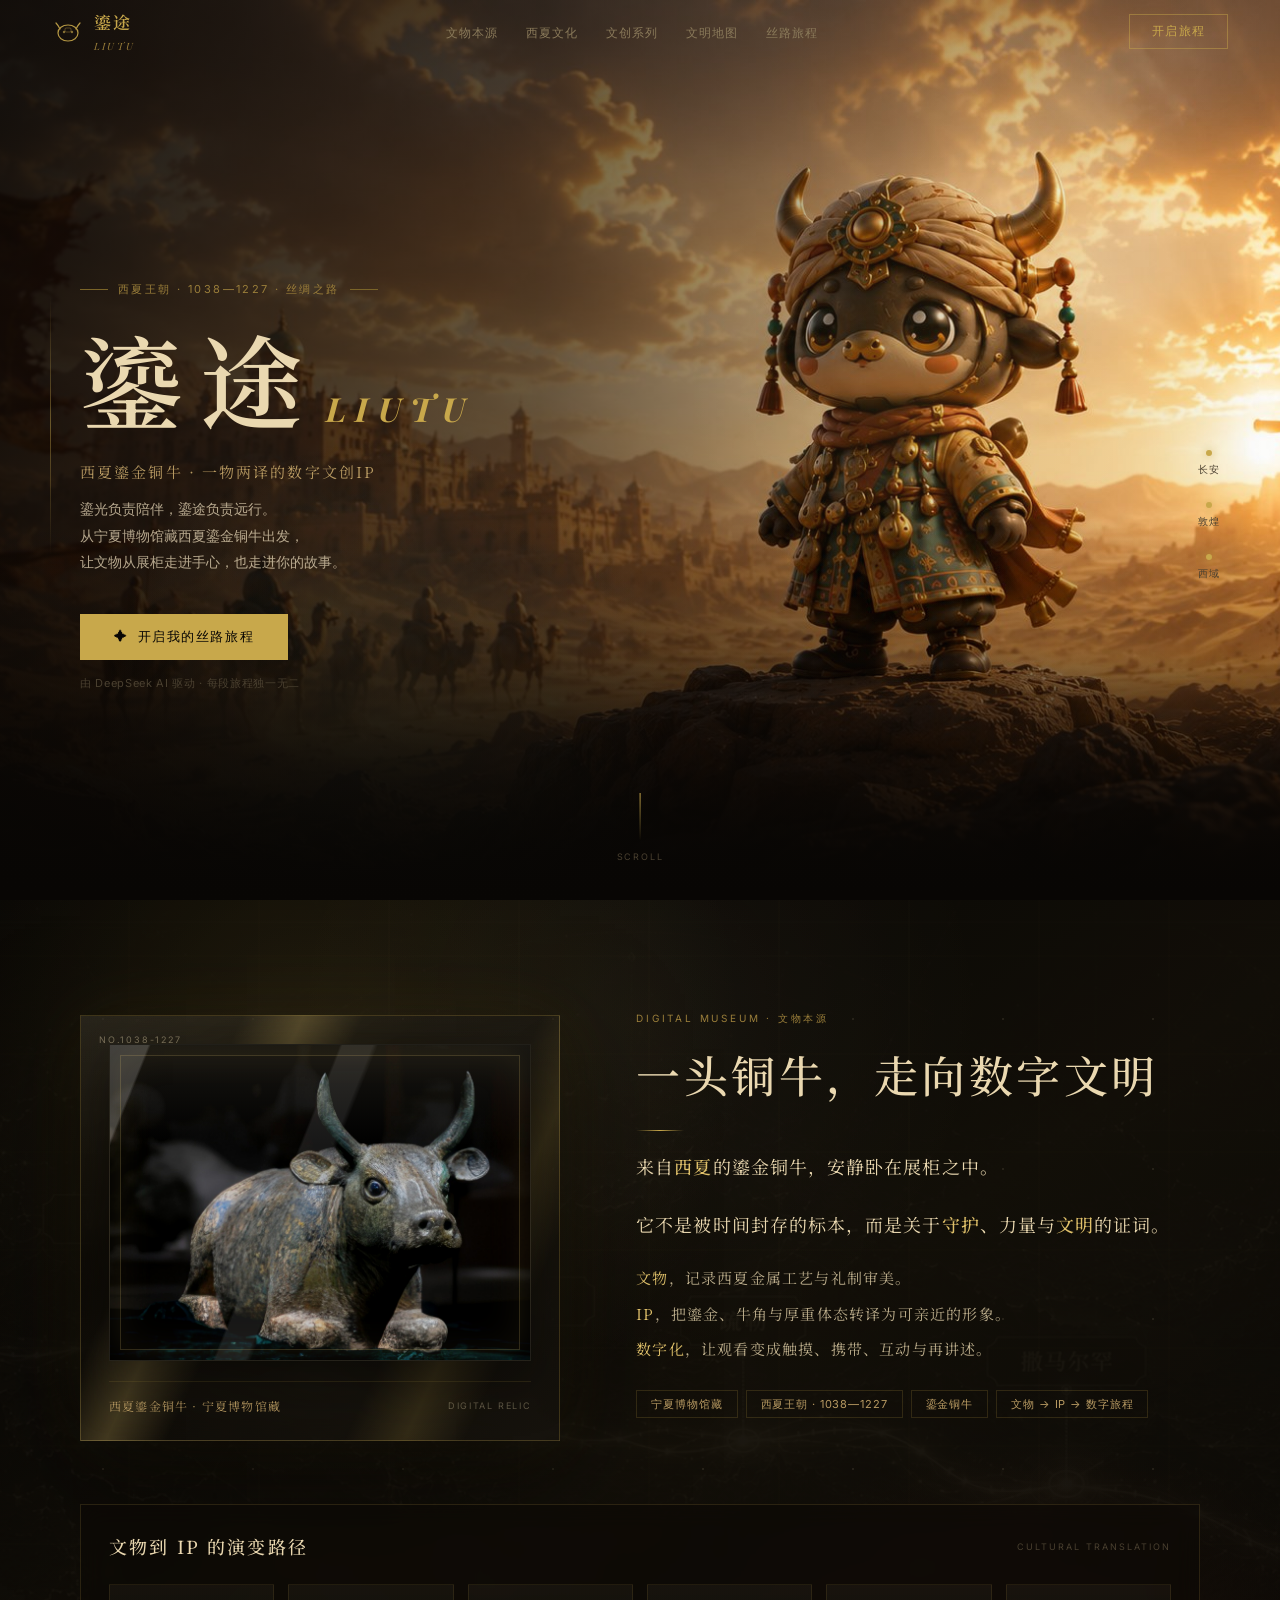
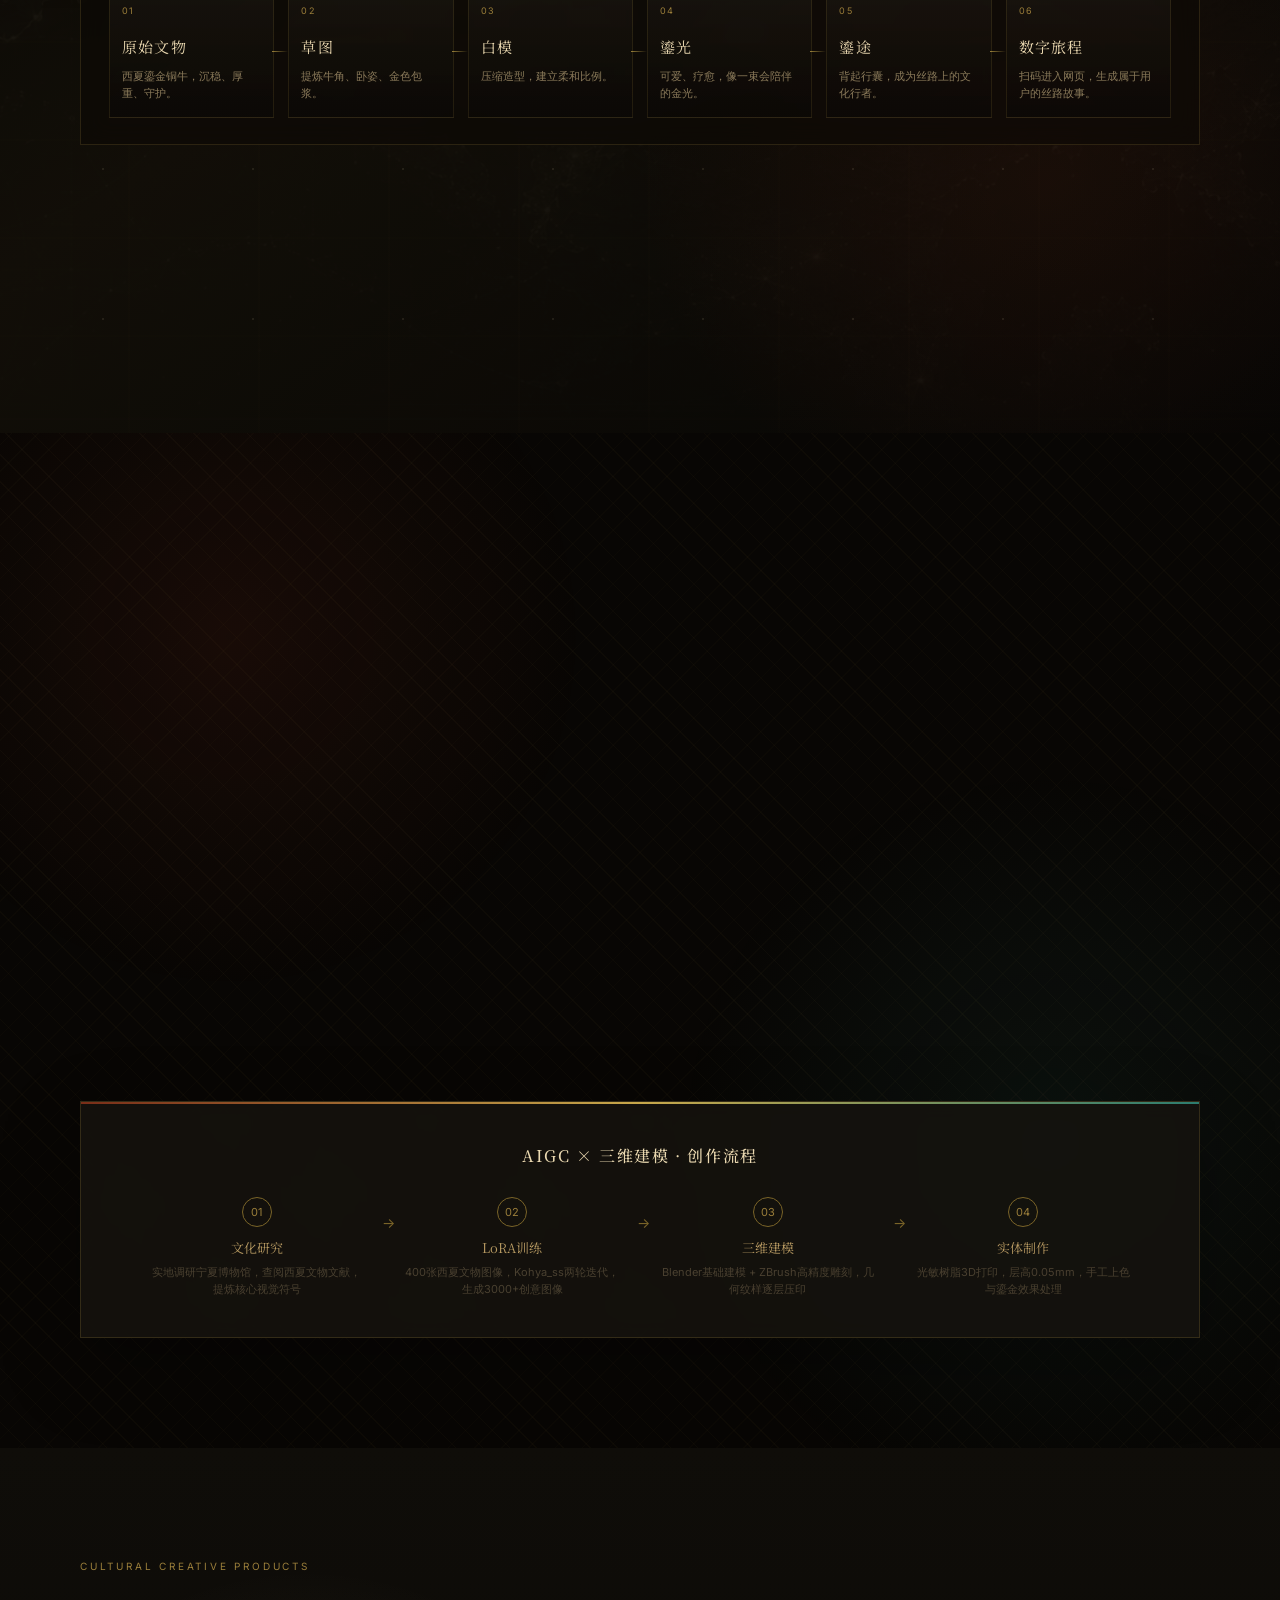
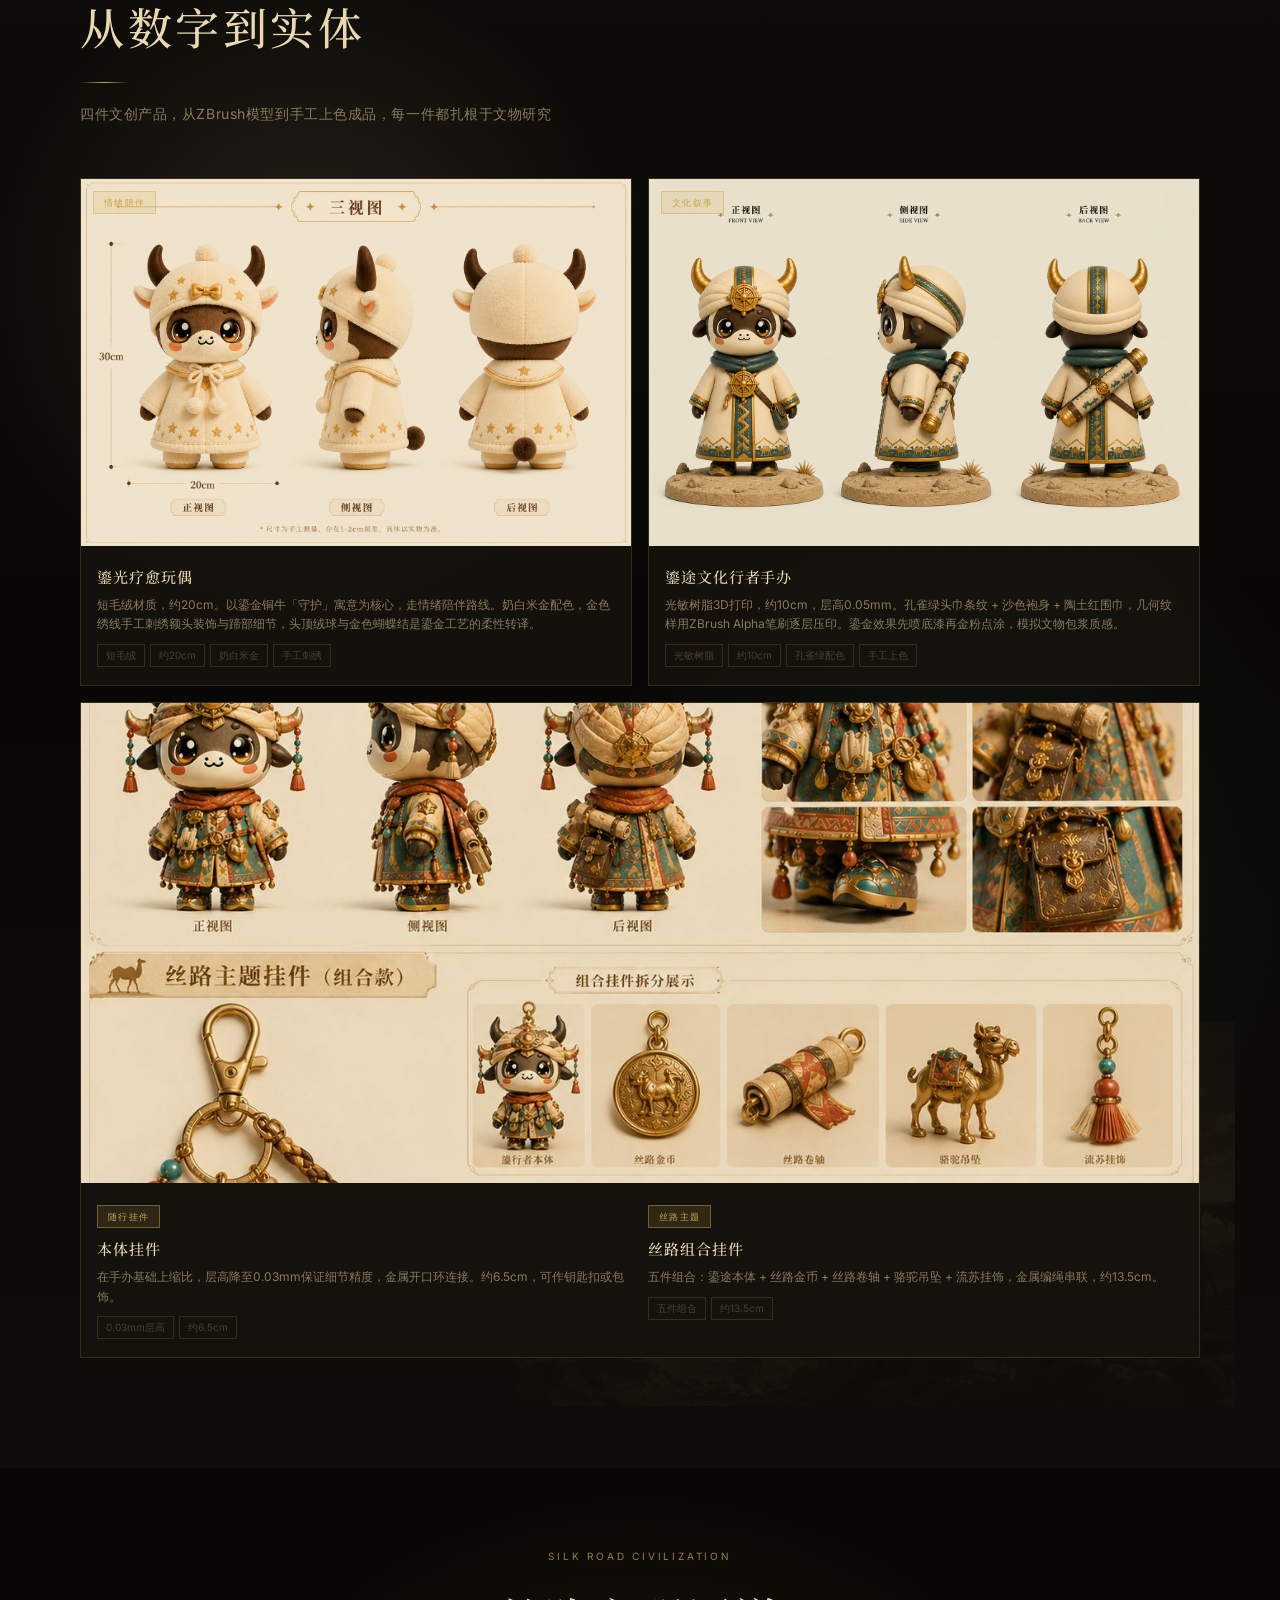
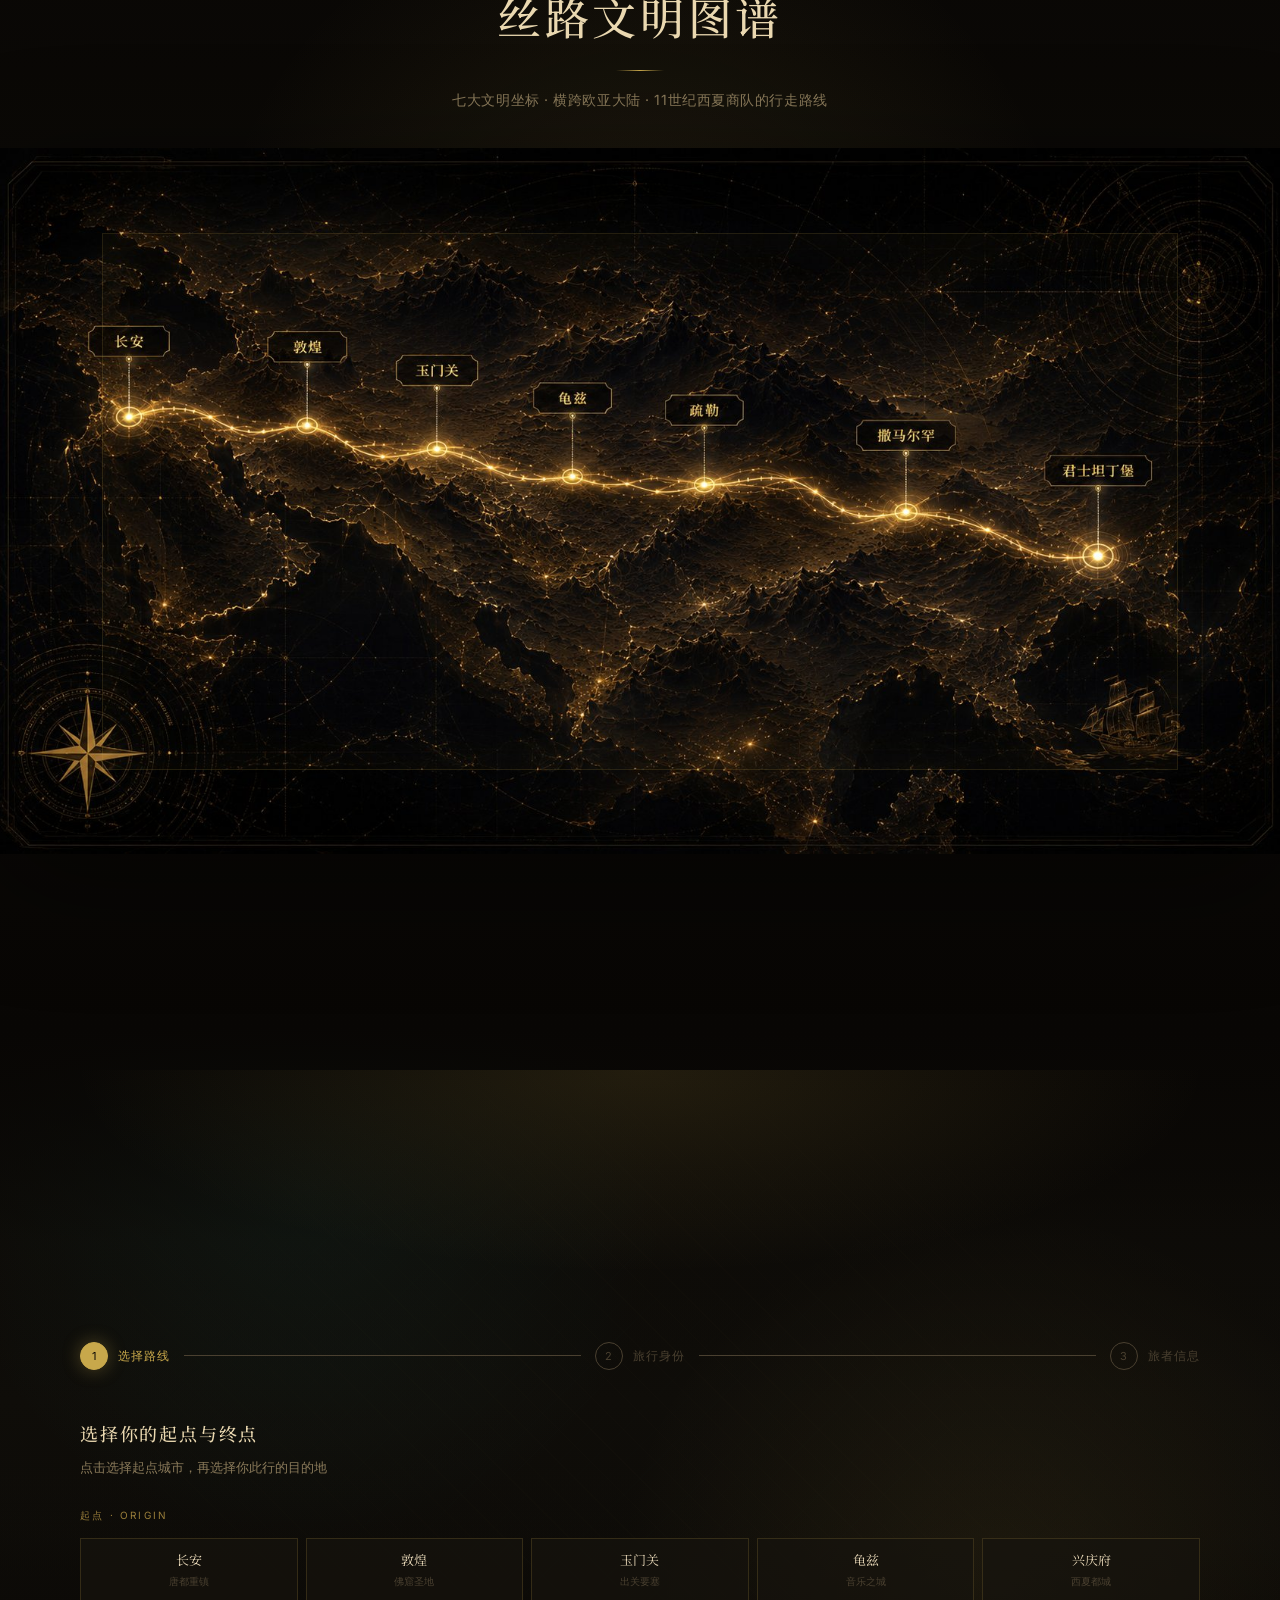
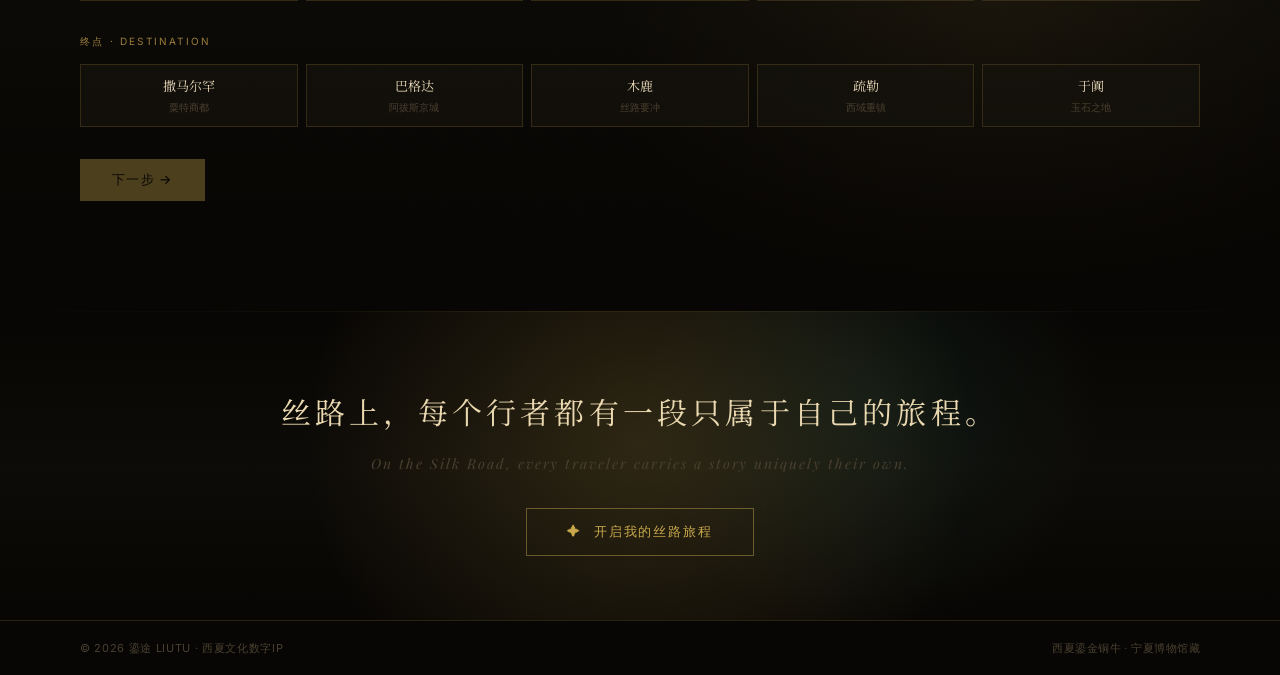
==== commit 132e3229: "精简尾页并删除个人信息" ====
--- a/index.html
+++ b/index.html
@@ -1173,10 +1173,10 @@
 
 /* ─── §7 结尾 ─── */
 #ending {
-  min-height:60vh;
+  min-height:auto;
   display:flex; flex-direction:column; align-items:center; justify-content:center;
   text-align:center;
-  padding:100px 80px;
+  padding:72px 80px 64px;
   background:var(--bg);
   position:relative; overflow:hidden;
 }
@@ -1193,56 +1193,38 @@
   content:'';
   position:absolute; inset:0; z-index:0; pointer-events:none;
   background:
-    repeating-linear-gradient(45deg, transparent 0, transparent 24px, rgba(200,168,75,.03) 24px, rgba(200,168,75,.03) 25px),
-    repeating-linear-gradient(-45deg, transparent 0, transparent 24px, rgba(200,168,75,.02) 24px, rgba(200,168,75,.02) 25px);
-  opacity:.8;
+    linear-gradient(90deg, transparent, rgba(200,168,75,.16), transparent);
+  height:1px;
+  bottom:auto;
+  opacity:.65;
 }
 #ending > * { position:relative; z-index:1 }
-.ending-bg-pattern {
-  position:absolute; inset:0; opacity:.03;
-}
 .ending-quote {
   font-family:'Noto Serif SC',serif;
-  font-size:clamp(16px, 2vw, 22px);
-  color:var(--sand);
-  letter-spacing:.22em; line-height:2;
-  margin-bottom:10px;
+  font-size:clamp(20px, 2.4vw, 30px);
+  color:var(--sand-lt);
+  letter-spacing:.14em; line-height:1.9;
+  margin-bottom:0;
 }
 .ending-quote-en {
   font-family:'Playfair Display',serif; font-style:italic;
-  font-size:14px; color:var(--text-3); letter-spacing:.14em; margin-bottom:40px;
+  font-size:14px; color:var(--text-3); letter-spacing:.14em; margin-top:12px; margin-bottom:32px;
 }
 .ending-cta {
   padding:14px 40px;
   border:1px solid var(--border-hi);
   background:transparent; color:var(--gold);
   font-size:13px; letter-spacing:.14em;
-  transition:all .3s; margin-bottom:60px;
+  transition:all .3s;
 }
 .ending-cta:hover { background:var(--gold); color:var(--bg) }
-
-/* 毕设信息 */
-.ending-info {
-  width:100%; max-width:640px;
-  padding:28px 36px;
-  border:1px solid var(--border);
-  background:var(--bg-card); margin-bottom:36px;
-}
-.ending-info-title {
-  font-family:'Noto Serif SC',serif; font-size:12px;
-  color:var(--gold-mute); letter-spacing:.2em; margin-bottom:16px;
-}
-.ending-info-grid {
-  display:grid; grid-template-columns:1fr 1fr; gap:8px 24px; text-align:left;
-}
-.ending-info-row { font-size:12px; color:var(--text-2) }
-.ending-info-row span { color:var(--text-3); margin-right:8px }
 
 /* 页脚 */
 footer {
-  padding:24px 80px;
+  padding:18px 80px;
   border-top:1px solid var(--border);
   display:flex; align-items:center; justify-content:space-between;
+  background:#070604;
 }
 .footer-copy { font-size:11px; color:var(--text-3); letter-spacing:.06em }
 .footer-note { font-size:11px; color:var(--text-3); letter-spacing:.04em }
@@ -1278,7 +1260,6 @@
   .merch-grid { grid-template-columns:repeat(2,1fr) }
   .timeline-row { grid-template-columns:1fr 1fr; gap:20px }
   .tl-item:not(:last-child)::after { display:none }
-  .ending-info-grid { grid-template-columns:1fr }
   footer { flex-direction:column; gap:8px; text-align:center }
   .hero-dots { display:none }
   .map-stats { flex-wrap:wrap; gap:12px }
@@ -1823,46 +1804,19 @@
 
 <!-- ??? ?7 ?? ??? -->
 <section id="ending">
-  <svg class="ending-bg-pattern" viewBox="0 0 100 100" preserveAspectRatio="xMidYMid slice">
-    <defs>
-      <pattern id="endpat" x="0" y="0" width="20" height="20" patternUnits="userSpaceOnUse">
-        <rect x="5" y="5" width="10" height="10" fill="none" stroke="var(--gold)" stroke-width=".5" transform="rotate(45 10 10)"/>
-      </pattern>
-    </defs>
-    <rect width="100" height="100" fill="url(#endpat)"/>
-  </svg>
-
-  <p class="ending-quote fade-up">丝路上，每个行者都有一段只属于自己的旅程</p>
+  <p class="ending-quote fade-up">丝路上，每个行者都有一段只属于自己的旅程。</p>
   <p class="ending-quote-en fade-up d1">On the Silk Road, every traveler carries a story uniquely their own.</p>
 
   <button class="ending-cta fade-up d2"
     onclick="document.getElementById('journey').scrollIntoView({behavior:'smooth'})">
     ✦ &nbsp;开启我的丝路旅程
   </button>
-
-  <!-- 毕设信息 -->
-  <div class="ending-info fade-up d3">
-    <div class="ending-info-title">GRADUATION PROJECT · 毕业设计信息</div>
-    <div class="ending-info-grid">
-      <div class="ending-info-row"><span>题目</span>西夏文物数字化文创开发</div>
-      <div class="ending-info-row"><span>学院</span>宁夏大学新闻传播学院</div>
-      <div class="ending-info-row"><span>专业</span>广告学 · 2022级</div>
-      <div class="ending-info-row"><span>指导</span>赵雅洁老师</div>
-      <div class="ending-info-row"><span>学生</span>王泰然</div>
-      <div class="ending-info-row"><span>年份</span>2026届</div>
-    </div>
-  </div>
-
-  <p class="fade-up" style="font-size:12px;color:var(--text-3);letter-spacing:.1em;line-height:2">
-    西夏鎏金铜牛藏于宁夏博物馆 · 致谢宁夏文化遗产<br>
-    本网页 Demo 由 DeepSeek AI 提供内容生成支持
-  </p>
 </section>
 
 <!-- ═══ 页脚 ═══ -->
 <footer>
-  <div class="footer-copy">© 2026 鎏途 LIUTU · 西夏文化数字IP · 宁夏大学毕业设计</div>
-  <div class="footer-note">西夏鎏金铜牛 · 宁夏博物馆藏 · AIGC + 3D建模 + 实体制作</div>
+  <div class="footer-copy">© 2026 鎏途 LIUTU · 西夏文化数字IP</div>
+  <div class="footer-note">西夏鎏金铜牛 · 宁夏博物馆藏</div>
 </footer>
 
 <div id="toast" hidden></div>
@@ -1899,7 +1853,7 @@
 - 常见人物：粟特商人、取经僧、色目人、回鹘商队
 
 【叙事风格要求】
-- 生成内容要适合毕业设计现场展示，篇幅充实，画面感强，不能像简介或摘要
+- 生成内容要适合现场展示，篇幅充实，画面感强，不能像简介或摘要
 - 具体有细节，带游历感和历史感：至少写出2座沿途城市、1个具体人物、1件交换或冲突事件、1个感官细节
 - 正文采用第一视角陪伴式叙事：鎏光作为“我”，带着用户“你”一起走；段落之间可用自然换行
 - 正文采用三段式节奏：启程与身份、途中遭遇、抵达后的回望
@@ -2243,7 +2197,7 @@
     r.narrative, '',
     '── 鎏光手记 ──',
     r.cultural_egg, '',
-    '鎏途 LIUTU · 西夏文化数字IP · 毕业设计'
+    '鎏途 LIUTU · 西夏文化数字IP'
   ].join('\n');
 
   try {
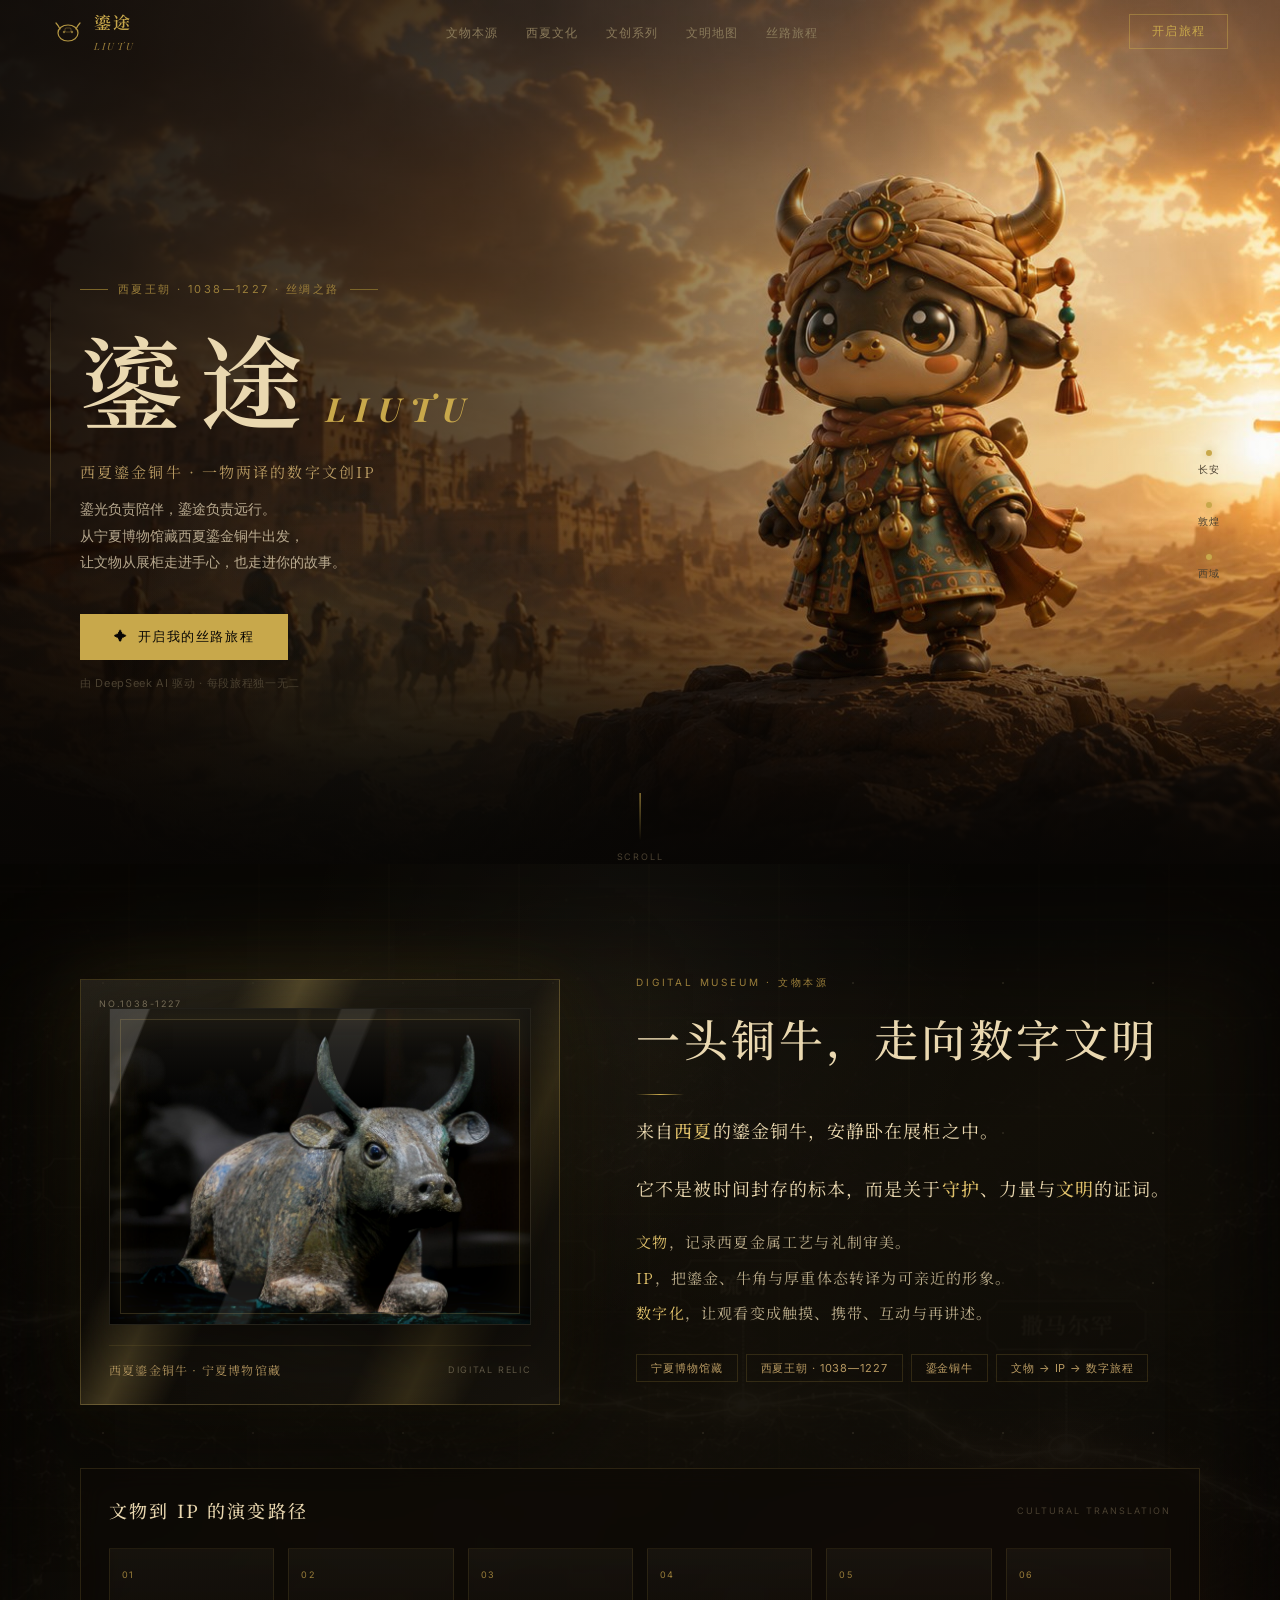
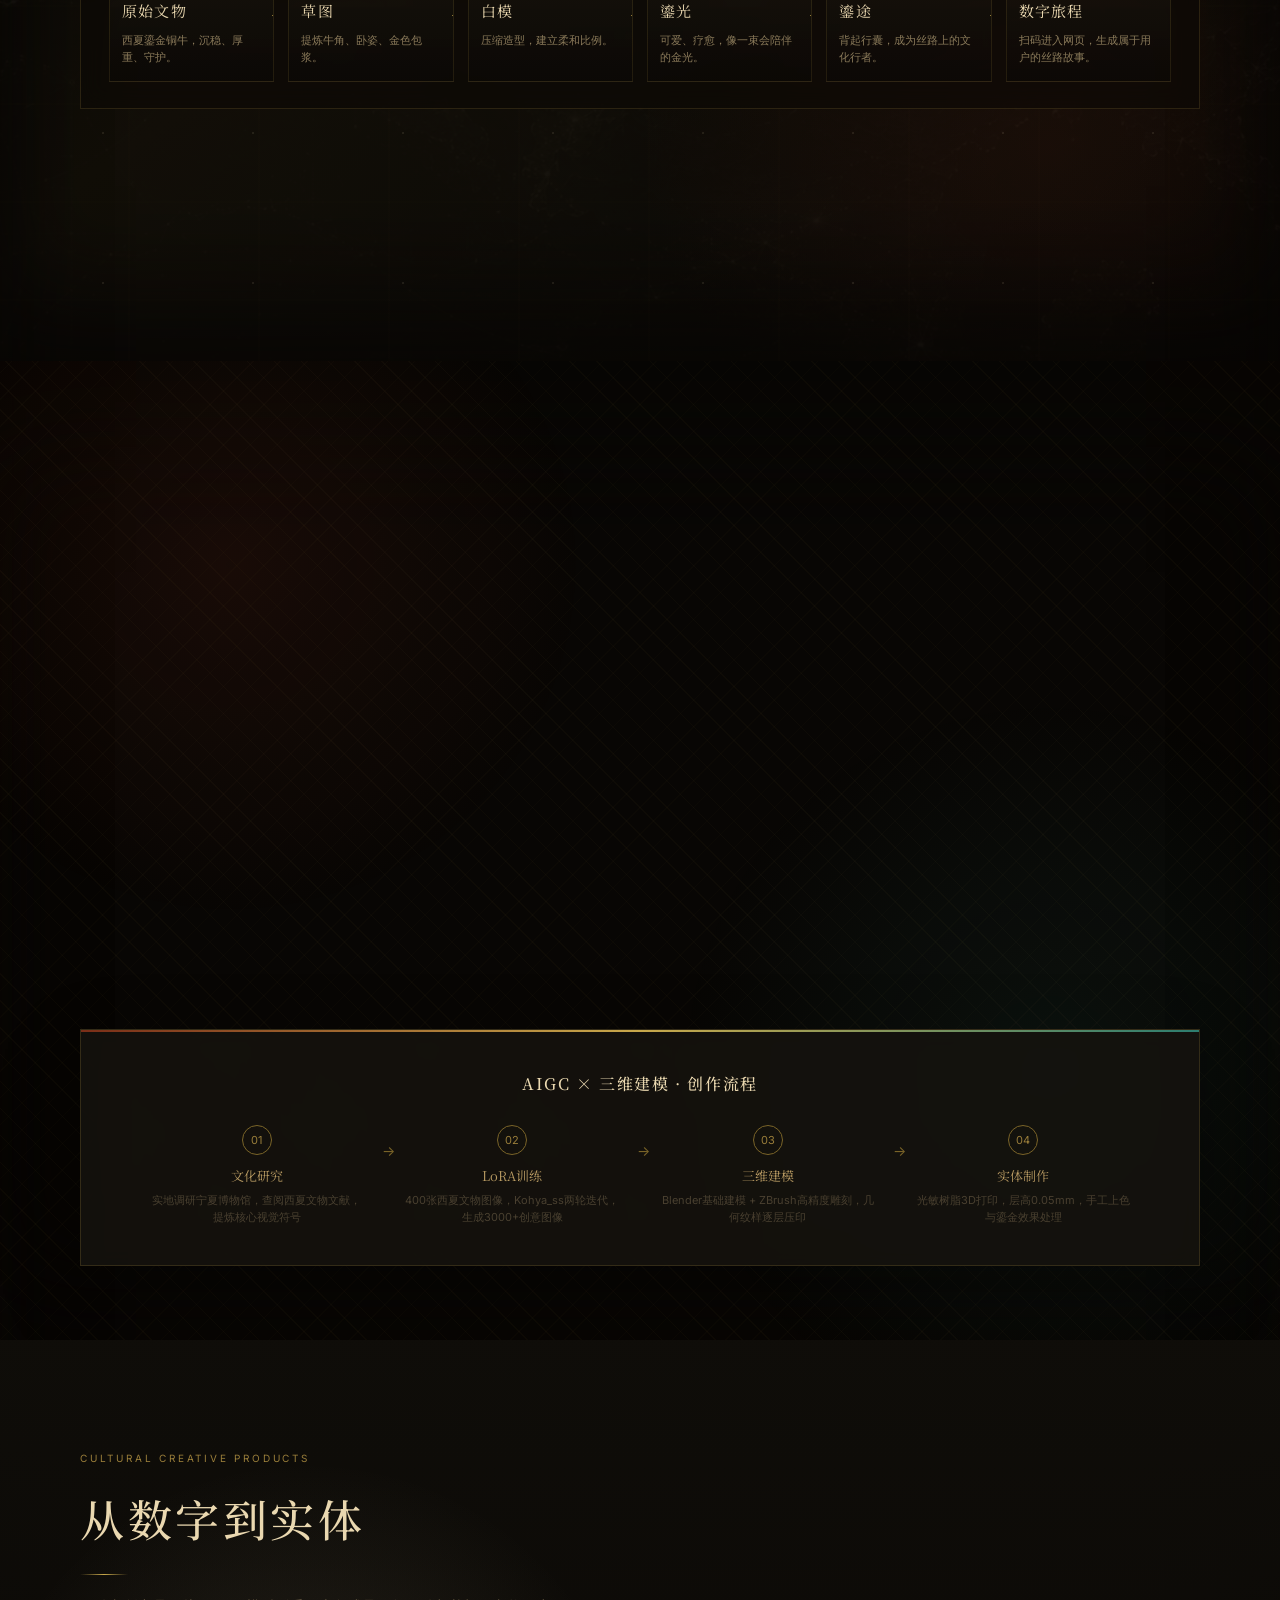
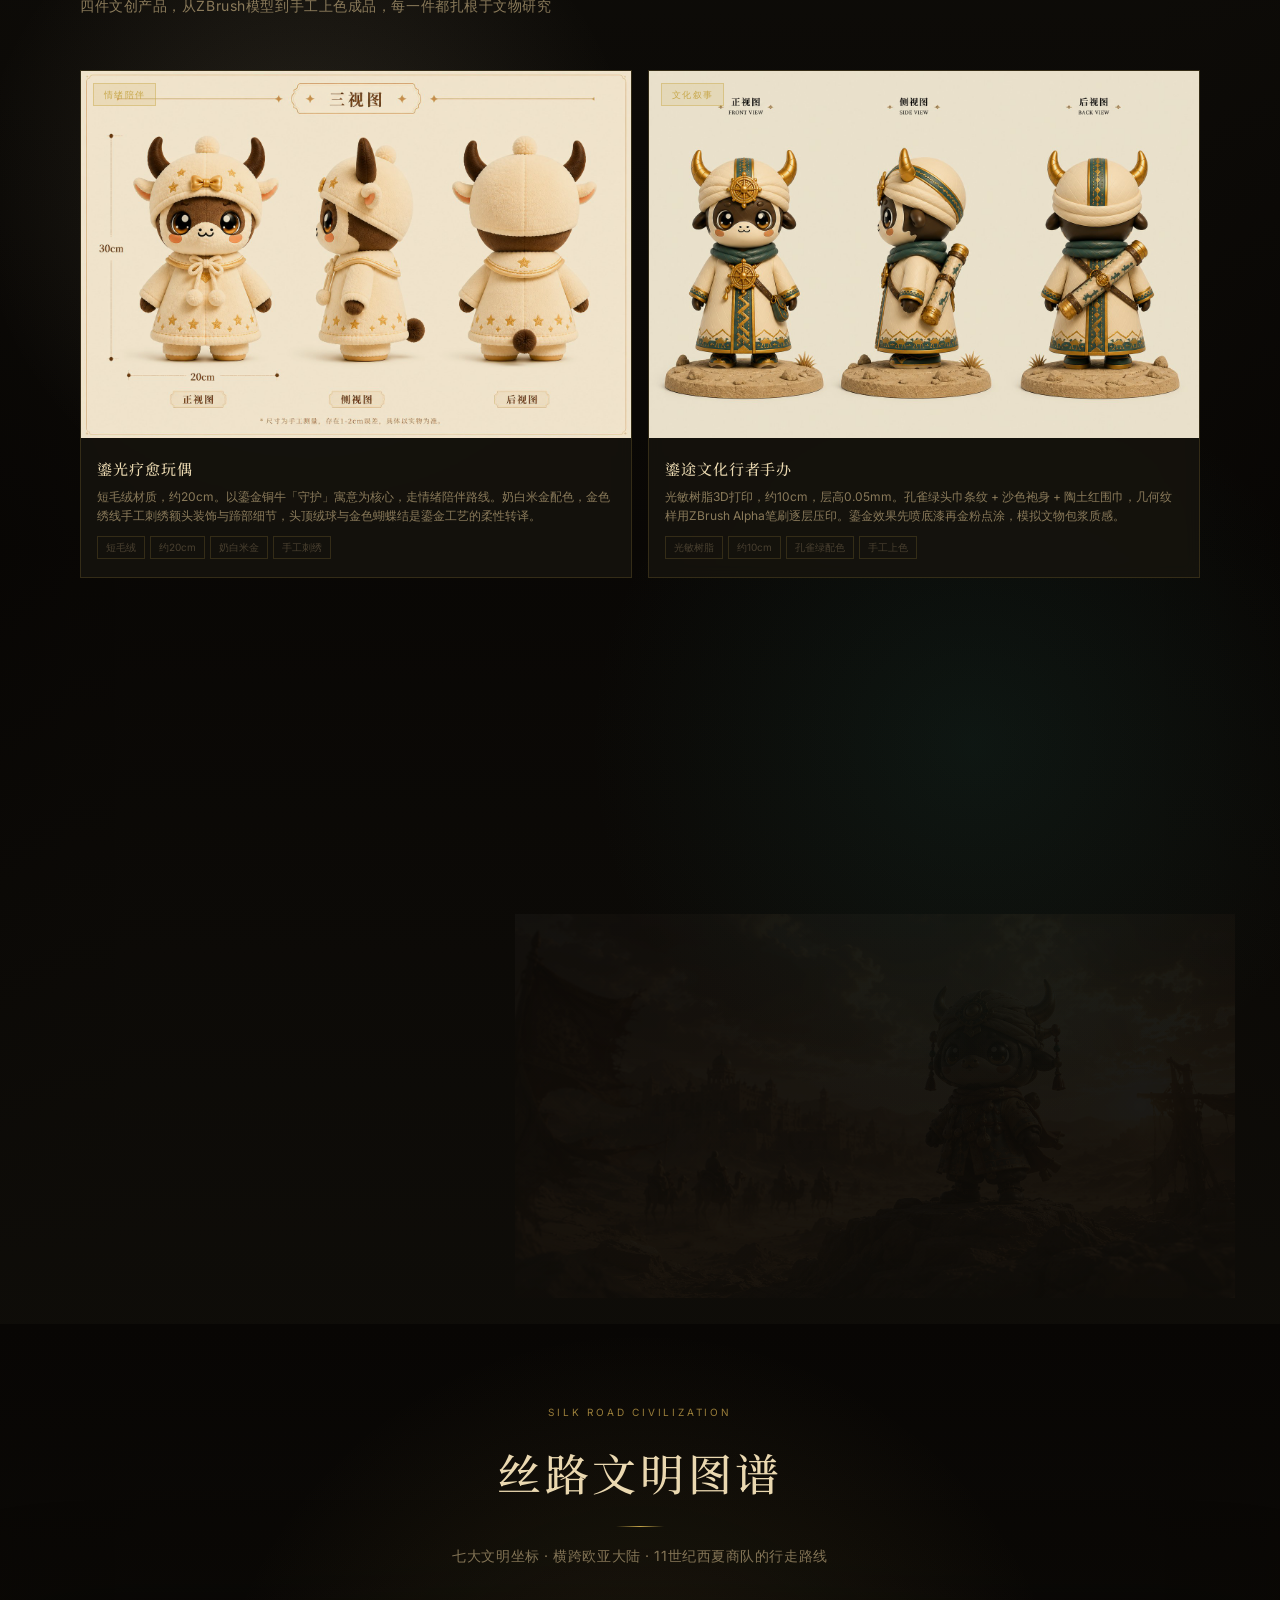
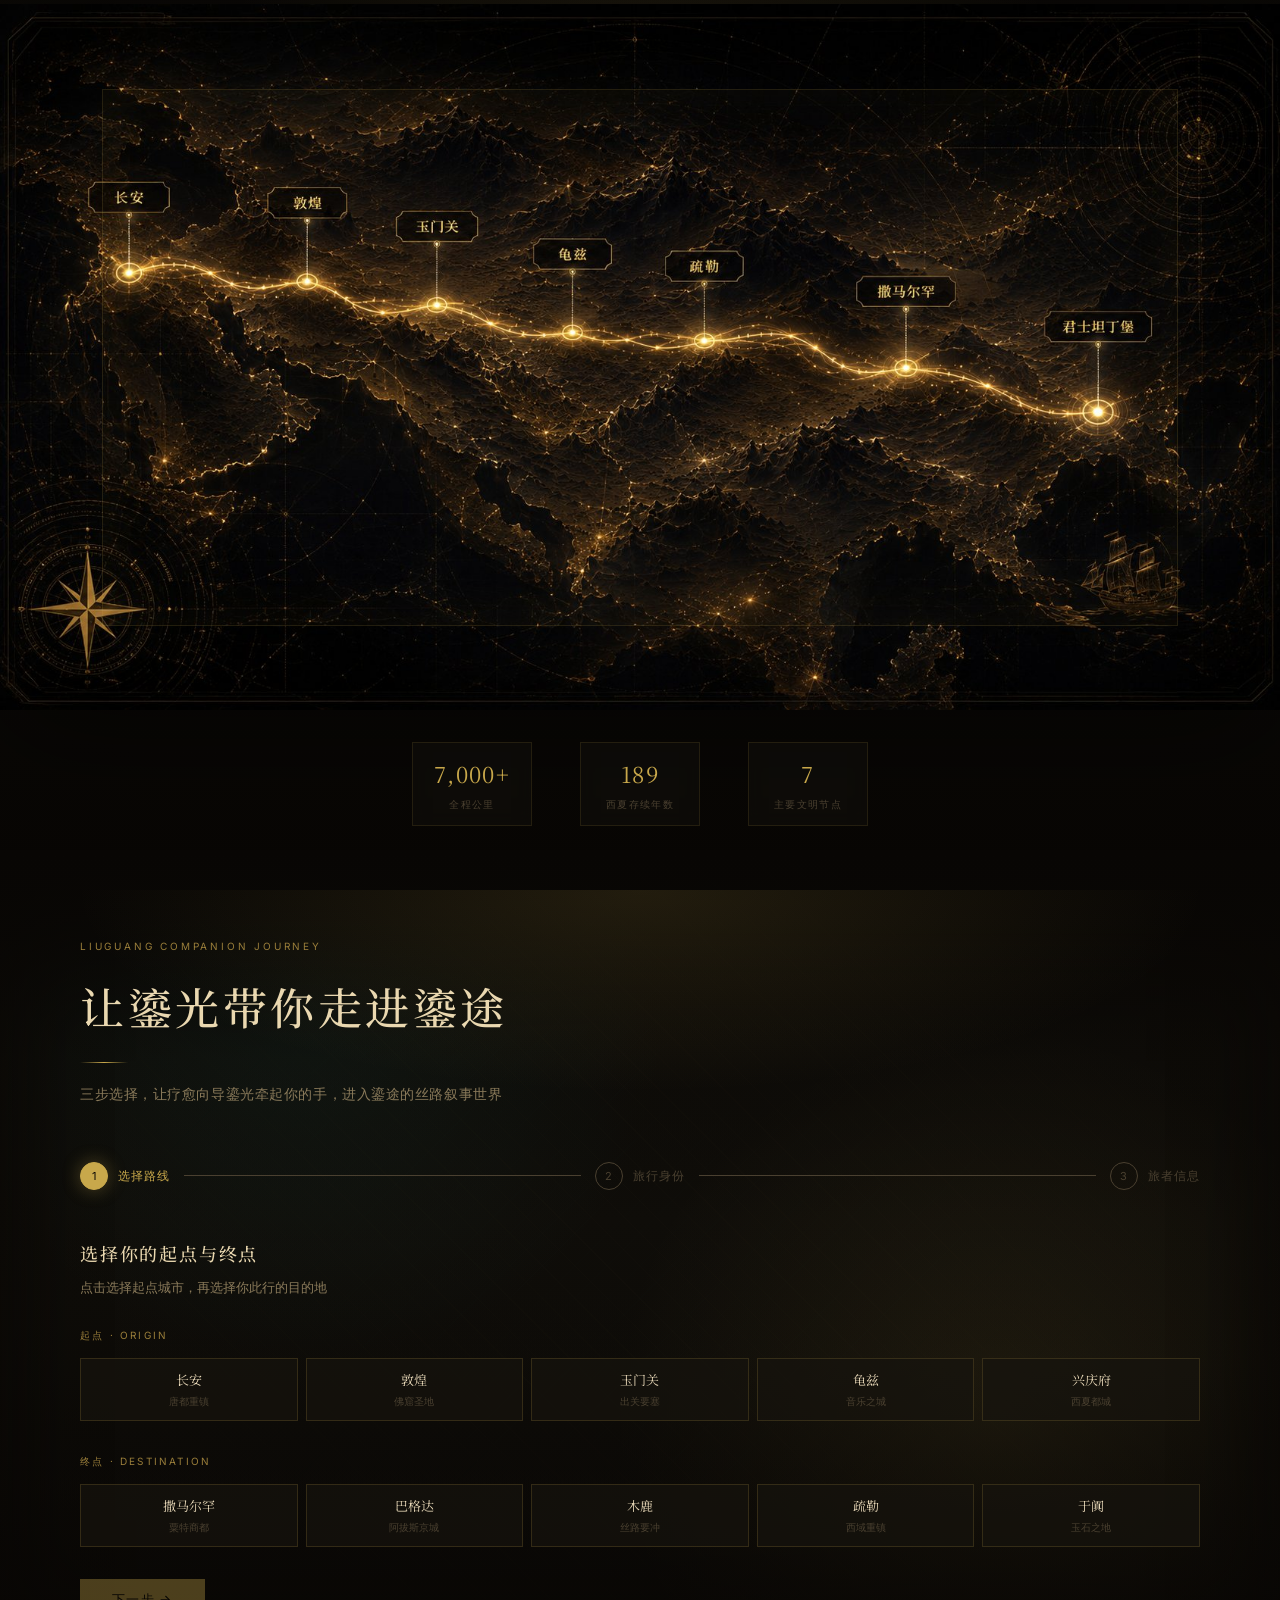
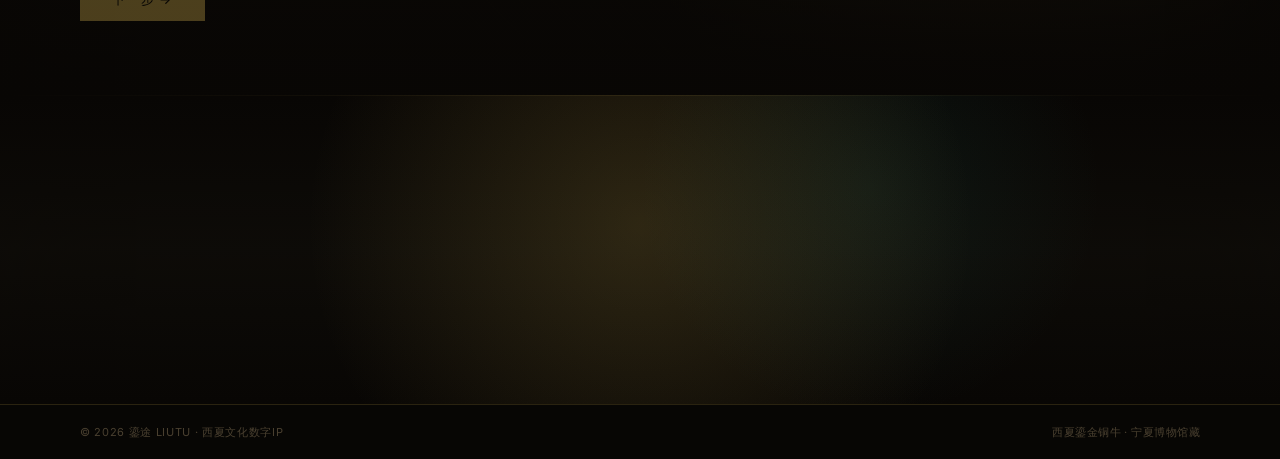
==== commit 3fd78629: "优化页面过渡与交互氛围" ====
--- a/index.html
+++ b/index.html
@@ -34,6 +34,9 @@
   --mx:        50%;
   --my:        42%;
   --scroll-y:  0px;
+  --museum-vignette:
+    inset 0 96px 96px rgba(8,6,4,.86),
+    inset 0 -96px 96px rgba(8,6,4,.88);
 }
 *,*::before,*::after { box-sizing:border-box; margin:0; padding:0 }
 html { scroll-behavior:smooth; font-size:16px }
@@ -66,6 +69,17 @@
   opacity:.13;
   animation:dustDrift 28s linear infinite;
 }
+.ambient-veil {
+  position:fixed;
+  inset:0;
+  z-index:1;
+  pointer-events:none;
+  background:
+    linear-gradient(to bottom, rgba(8,6,4,.74), transparent 18%, transparent 78%, rgba(8,6,4,.8)),
+    radial-gradient(circle at var(--mx) var(--my), rgba(223,192,106,.1), transparent 22vw);
+  mix-blend-mode:screen;
+  opacity:.42;
+}
 ::-webkit-scrollbar { width:3px }
 ::-webkit-scrollbar-track { background:var(--bg) }
 ::-webkit-scrollbar-thumb { background:var(--gold-lo); border-radius:2px }
@@ -74,7 +88,7 @@
 a { color:inherit; text-decoration:none }
 button { font-family:inherit; cursor:pointer }
 
-body > * { position:relative; z-index:1 }
+body > * { position:relative; z-index:2 }
 
 @keyframes dustDrift { to { background-position:260px -180px, -180px 260px } }
 @keyframes slowZoom { 0%{transform:scale(1)} 100%{transform:scale(1.06)} }
@@ -123,8 +137,30 @@
 .nav-name { font-family:'Noto Serif SC',serif; font-size:17px; font-weight:600; color:var(--gold); letter-spacing:.12em }
 .nav-name-en { font-family:'Playfair Display',serif; font-size:10px; font-style:italic; color:var(--gold-mute); letter-spacing:.22em; margin-top:1px }
 .nav-links { display:flex; align-items:center; gap:28px; list-style:none }
-.nav-links a { font-size:12px; letter-spacing:.08em; color:var(--text-2); transition:color .25s }
-.nav-links a:hover { color:var(--gold) }
+.nav-links a {
+  font-size:12px; letter-spacing:.08em; color:var(--text-2);
+  transition:color .25s, text-shadow .25s;
+  position:relative;
+}
+.nav-links a::after {
+  content:'';
+  position:absolute; left:0; right:0; bottom:-10px;
+  height:1px;
+  background:linear-gradient(90deg, transparent, var(--gold), transparent);
+  opacity:0;
+  transform:scaleX(.45);
+  transition:opacity .25s, transform .25s;
+}
+.nav-links a:hover,
+.nav-links a.is-active {
+  color:var(--gold);
+  text-shadow:0 0 18px rgba(200,168,75,.22);
+}
+.nav-links a:hover::after,
+.nav-links a.is-active::after {
+  opacity:1;
+  transform:scaleX(1);
+}
 .nav-btn {
   padding:8px 22px;
   border:1px solid var(--border-hi);
@@ -281,7 +317,14 @@
 @keyframes scrollLine { 0%{transform:scaleY(0); transform-origin:top} 50%{transform:scaleY(1); transform-origin:top} 51%{transform-origin:bottom} 100%{transform:scaleY(0); transform-origin:bottom} }
 
 /* ─── 通用 section 样式 ─── */
-section { padding:110px 80px; position:relative }
+section {
+  padding:110px 80px;
+  position:relative;
+  box-shadow:var(--museum-vignette);
+  isolation:isolate;
+}
+section + section { margin-top:-36px }
+section + section > * { position:relative; z-index:1 }
 .sec-label {
   display:block; font-size:10px; letter-spacing:.28em;
   color:var(--gold-mute); text-transform:uppercase; margin-bottom:14px;
@@ -388,9 +431,31 @@
   border:1px solid var(--border);
   background:rgba(22,19,14,.7);
   text-align:center;
+  position:relative;
   transition:transform .25s, border-color .25s, background .25s, box-shadow .25s; cursor:pointer;
 }
-.chip:hover { border-color:var(--gold-mute); background:rgba(200,168,75,.06); transform:translateY(-3px) }
+.chip::before,
+.mini-card::before,
+.evo-step::before,
+.feature-card::before,
+.culture-card::after,
+.merch-card::after,
+.map-stat::before {
+  content:'';
+  position:absolute; inset:0;
+  pointer-events:none;
+  background:radial-gradient(circle at var(--mx, 50%) var(--my, 50%), rgba(223,192,106,.14), transparent 46%);
+  opacity:0;
+  transition:opacity .28s ease;
+}
+.chip:hover { border-color:var(--gold-mute); background:rgba(200,168,75,.06); transform:translateY(-3px); box-shadow:0 16px 36px rgba(0,0,0,.2) }
+.chip:hover::before,
+.mini-card:hover::before,
+.evo-step:hover::before,
+.feature-card:hover::before,
+.culture-card:hover::after,
+.merch-card:hover::after,
+.map-stat:hover::before { opacity:1 }
 .chip.is-selected { border-color:var(--gold); background:rgba(200,168,75,.1); box-shadow:0 0 0 1px rgba(200,168,75,.18), 0 14px 32px rgba(0,0,0,.18) }
 .chip-name { font-size:13px; color:var(--text); font-family:'Noto Serif SC',serif; margin-bottom:2px }
 .chip.is-selected .chip-name { color:var(--gold) }
@@ -405,9 +470,10 @@
   border:1px solid var(--border);
   background:rgba(22,19,14,.7);
   text-align:center; cursor:pointer;
+  position:relative; overflow:hidden;
   transition:transform .25s, border-color .25s, background .25s, box-shadow .25s;
 }
-.mini-card:hover { border-color:var(--gold-mute); transform:translateY(-4px) }
+.mini-card:hover { border-color:var(--gold-mute); transform:translateY(-4px); box-shadow:0 18px 40px rgba(0,0,0,.22) }
 .mini-card.is-selected { border-color:var(--gold); background:rgba(200,168,75,.08); box-shadow:0 16px 38px rgba(0,0,0,.22) }
 .mini-card-icon { font-size:22px; margin-bottom:8px }
 .mini-card-name { font-size:13px; color:var(--text); font-family:'Noto Serif SC',serif; margin-bottom:4px }
@@ -710,6 +776,14 @@
   border:1px solid rgba(200,168,75,.12);
   background:rgba(22,19,14,.45);
   backdrop-filter:blur(8px);
+  position:relative;
+  overflow:hidden;
+  transition:transform .28s ease, border-color .28s ease, box-shadow .28s ease;
+}
+.map-stat:hover {
+  transform:translateY(-3px);
+  border-color:rgba(200,168,75,.32);
+  box-shadow:0 18px 42px rgba(0,0,0,.22);
 }
 .map-stat-num { font-family:'Noto Serif SC',serif; font-size:22px; color:var(--gold); letter-spacing:.06em }
 .map-stat-lbl { font-size:10px; letter-spacing:.14em; color:var(--text-3); margin-top:3px }
@@ -902,8 +976,15 @@
   min-height:112px;
   padding:18px 12px 14px;
   position:relative;
+  overflow:hidden;
   background:linear-gradient(180deg, rgba(234,216,176,.045), rgba(8,6,4,.42));
   border:1px solid rgba(200,168,75,.12);
+  transition:transform .28s ease, border-color .28s ease, background .28s ease;
+}
+.evo-step:hover {
+  transform:translateY(-4px);
+  border-color:rgba(200,168,75,.3);
+  background:linear-gradient(180deg, rgba(234,216,176,.075), rgba(8,6,4,.5));
 }
 .evo-step:not(:last-child)::after {
   content:'';
@@ -942,6 +1023,8 @@
   background:rgba(16,13,8,.62);
   border-top:1px solid rgba(200,168,75,.2);
   min-height:154px;
+  position:relative;
+  overflow:hidden;
   transition:transform .28s ease, background .28s ease;
 }
 .feature-card:hover {
@@ -1279,6 +1362,7 @@
 </style>
 </head>
 <body>
+<div class="ambient-veil" aria-hidden="true"></div>
 
 <!-- ═══ 导航 ═══ -->
 <nav id="nav">
@@ -1902,6 +1986,14 @@
   window.addEventListener('scroll', () => {
     root.style.setProperty('--scroll-y', `${Math.min(scrollY, 720)}px`);
   }, { passive:true });
+
+  $$('.chip, .mini-card, .evo-step, .feature-card, .culture-card, .merch-card, .map-stat').forEach(el => {
+    el.addEventListener('pointermove', e => {
+      const rect = el.getBoundingClientRect();
+      el.style.setProperty('--mx', `${((e.clientX - rect.left) / rect.width) * 100}%`);
+      el.style.setProperty('--my', `${((e.clientY - rect.top) / rect.height) * 100}%`);
+    }, { passive:true });
+  });
 }
 
 function showToast(msg) {
@@ -1914,6 +2006,20 @@
 /* ── 导航滚动效果 ── */
 const nav = $('#nav');
 window.addEventListener('scroll', () => nav.classList.toggle('scrolled', scrollY > 50), { passive:true });
+
+const navLinks = $$('.nav-links a');
+const navSections = navLinks
+  .map(a => ({ a, section: $(a.getAttribute('href')) }))
+  .filter(item => item.section);
+const navSpy = new IntersectionObserver(entries => {
+  entries.forEach(entry => {
+    if (!entry.isIntersecting) return;
+    navLinks.forEach(a => a.classList.remove('is-active'));
+    const current = navSections.find(item => item.section === entry.target);
+    if (current) current.a.classList.add('is-active');
+  });
+}, { threshold:.32, rootMargin:'-24% 0px -52% 0px' });
+navSections.forEach(item => navSpy.observe(item.section));
 
 /* ── 滚入动画 ── */
 const io = new IntersectionObserver(entries => {
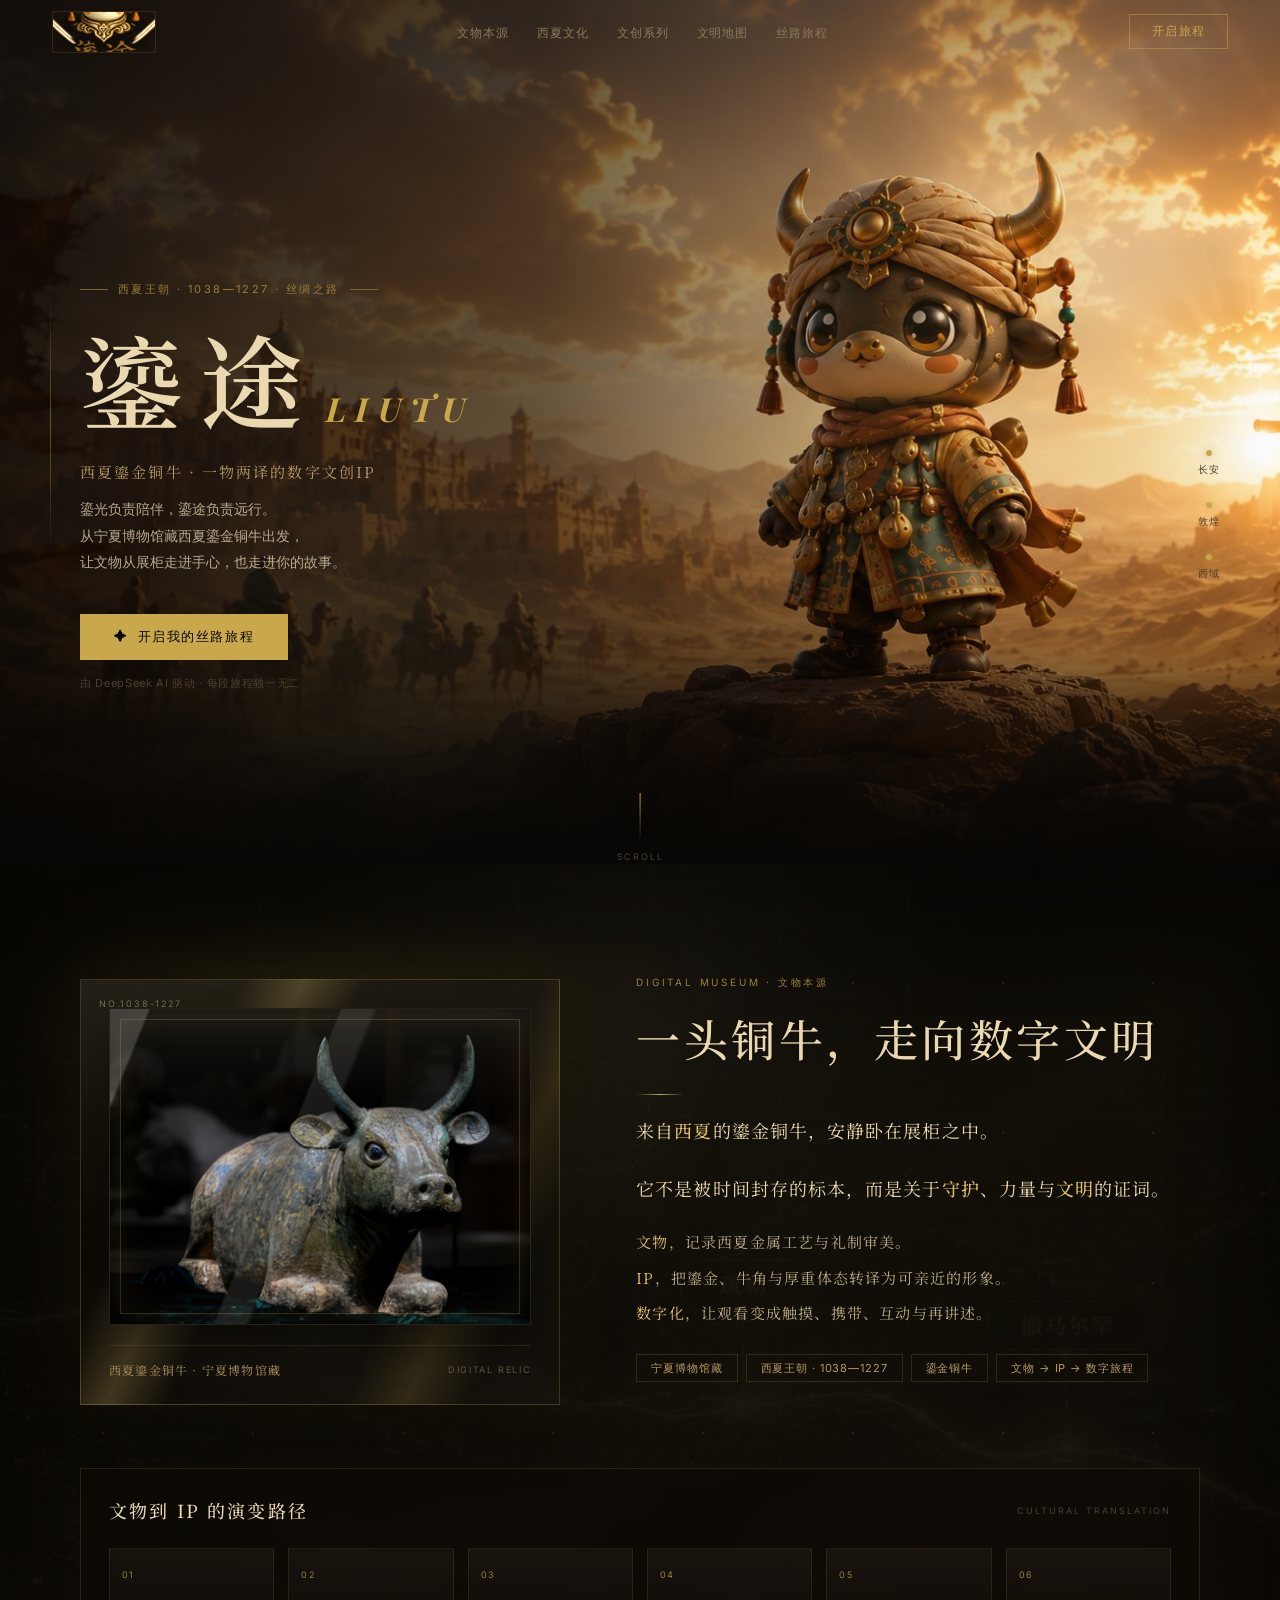
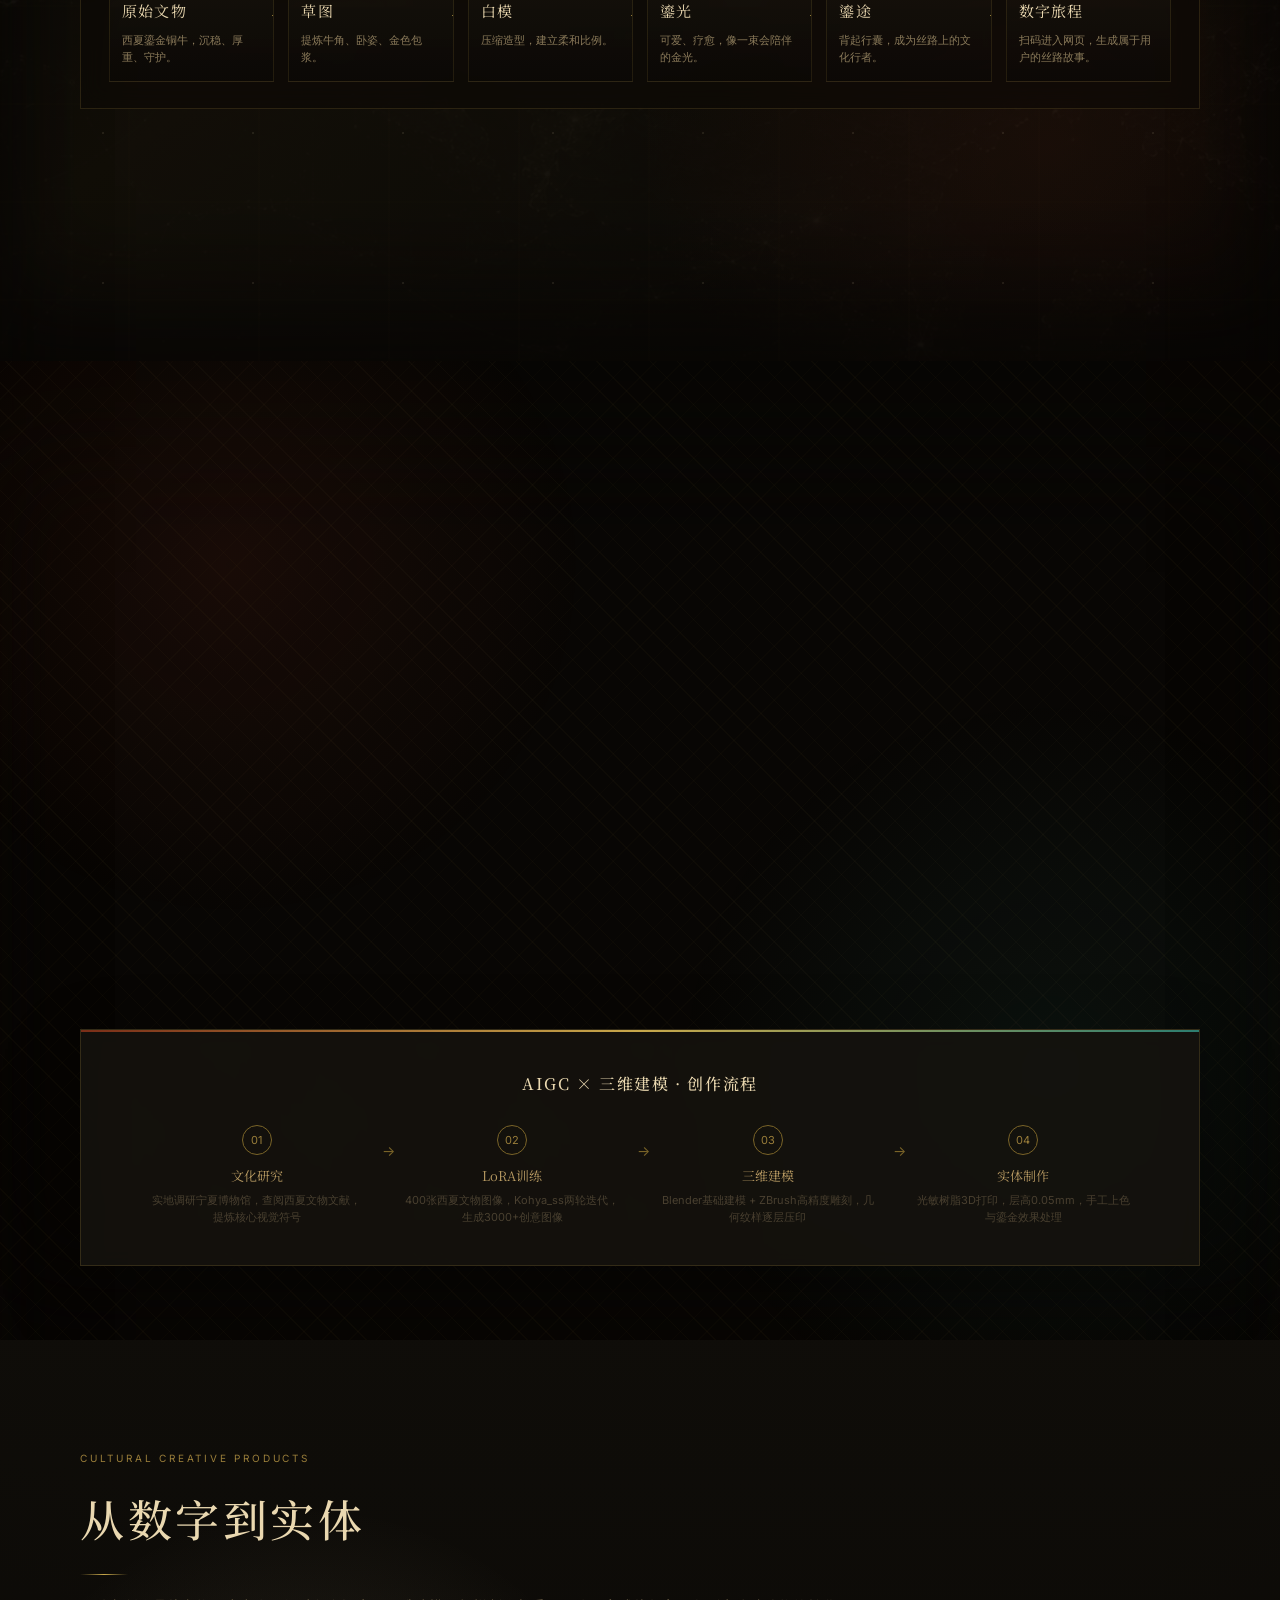
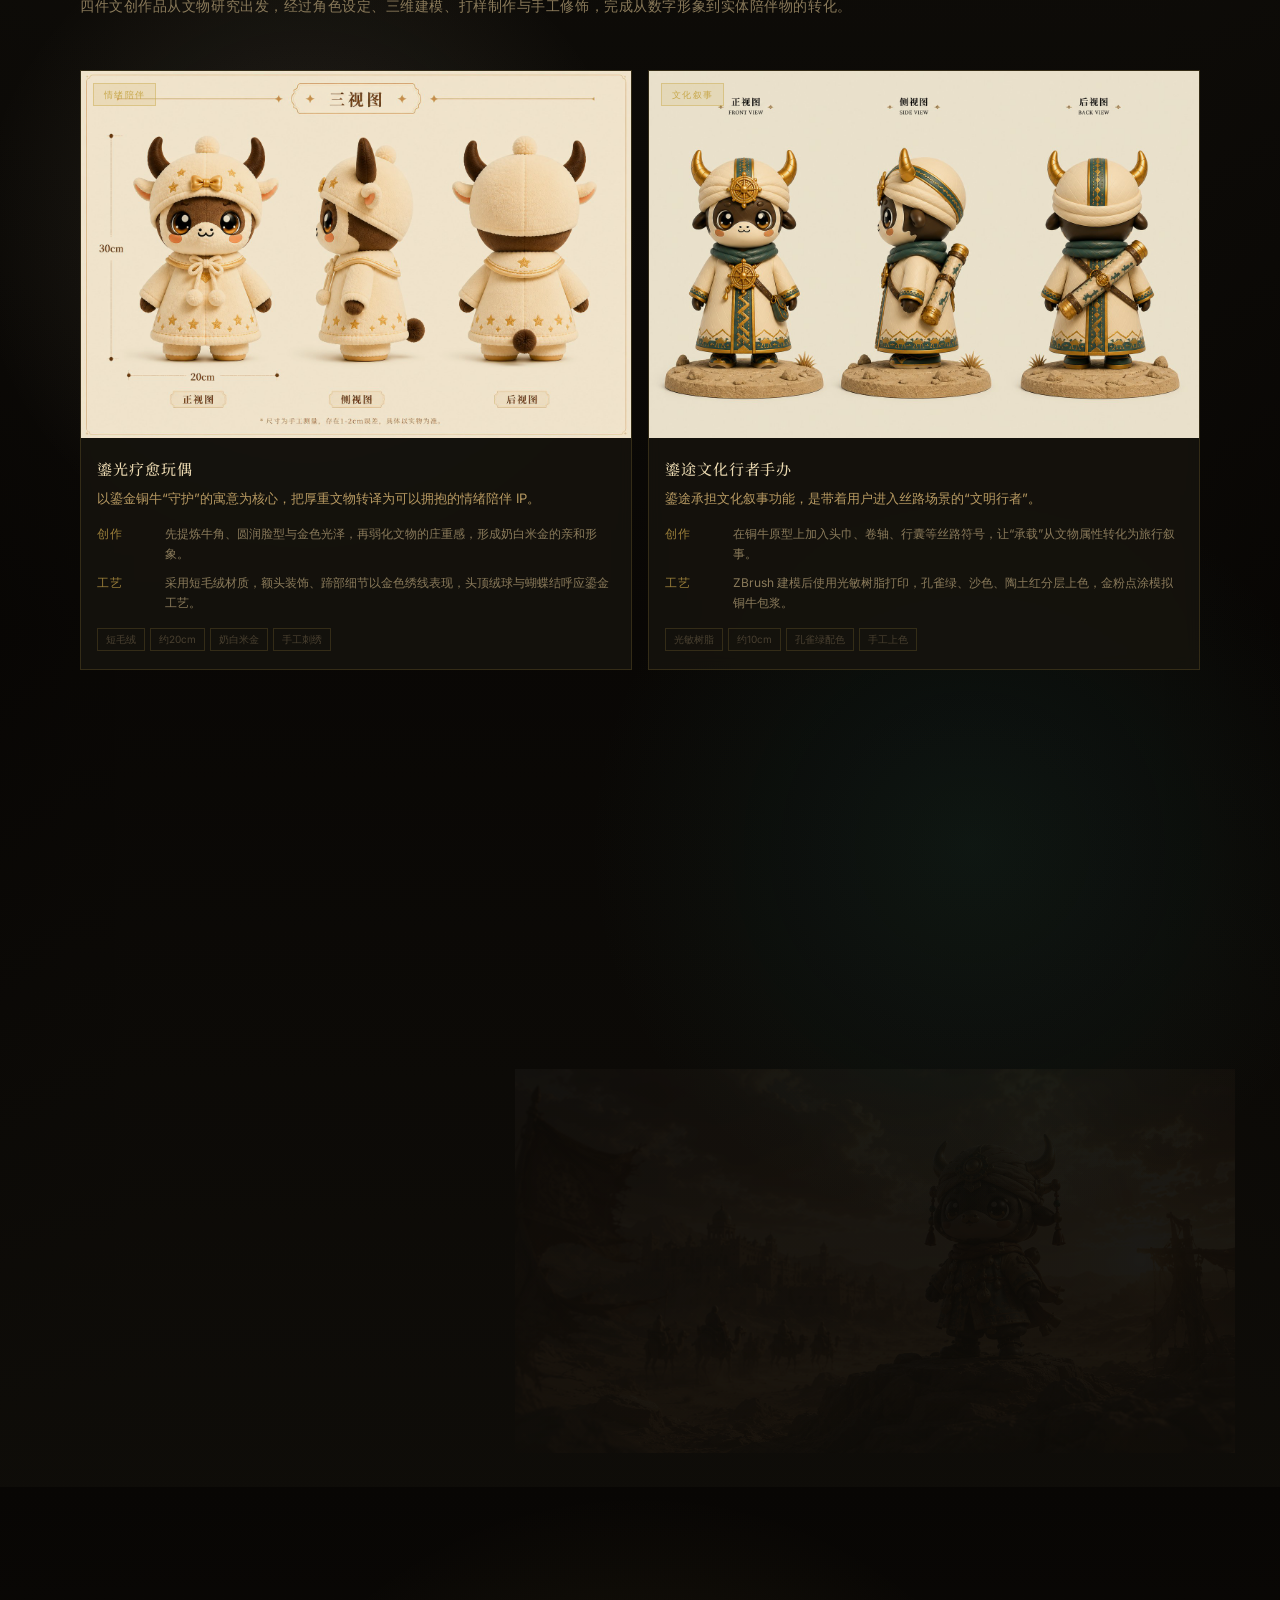
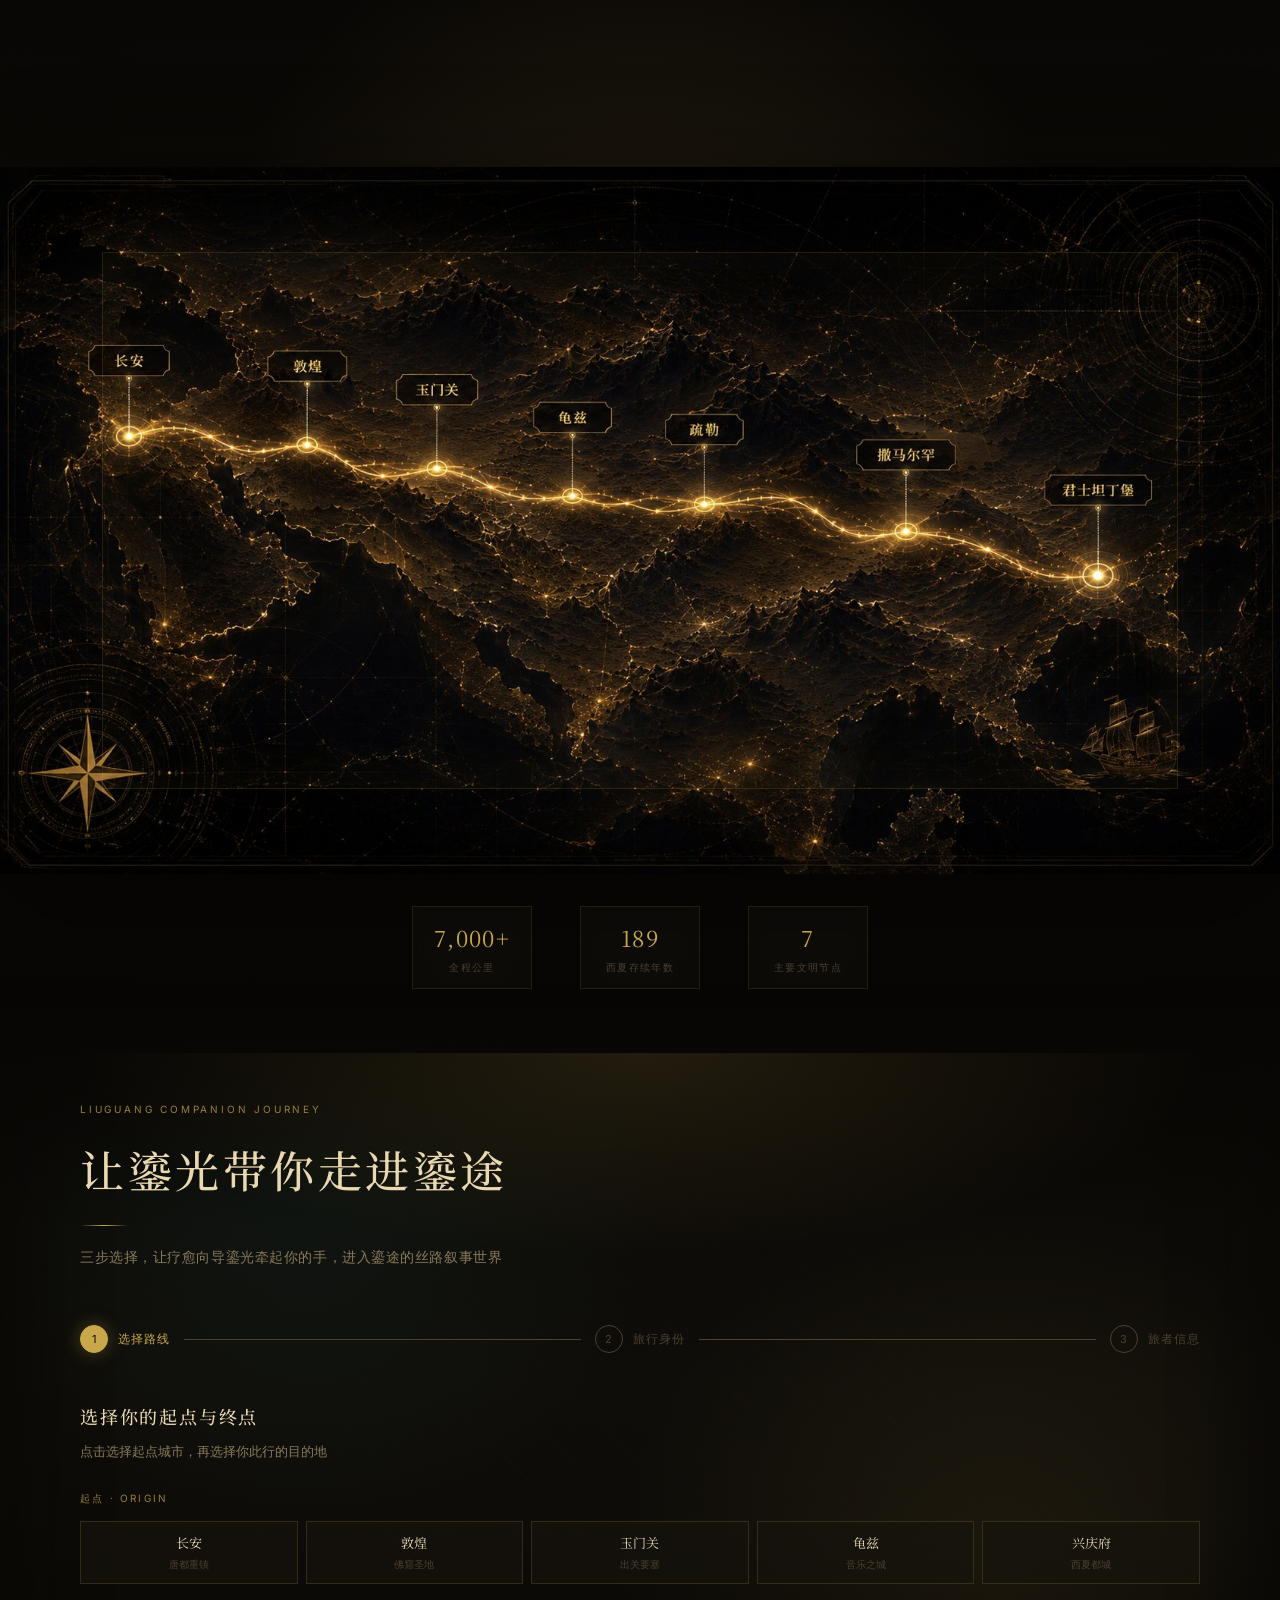
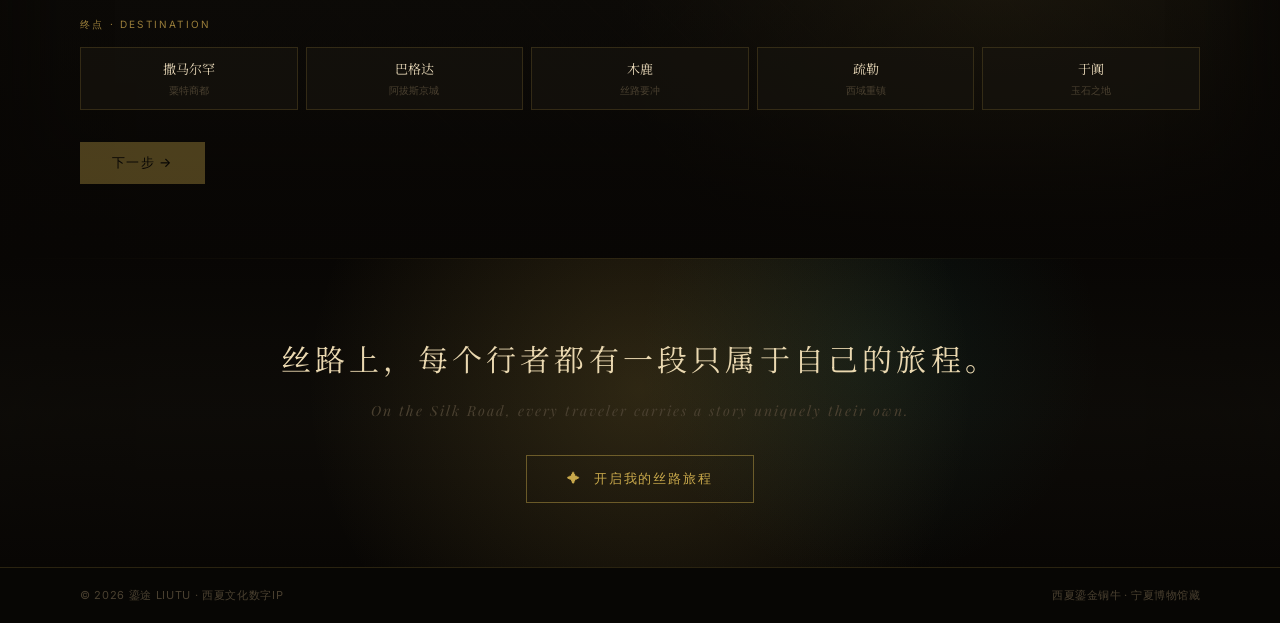
==== commit 93fcbf4d: "更换网站logo并完善文创作品介绍" ====
--- a/index.html
+++ b/index.html
@@ -132,7 +132,20 @@
   display:flex; align-items:center; gap:10px;
 }
 .nav-bull {
-  width:32px; height:32px; opacity:.9;
+  width:104px; height:42px;
+  overflow:hidden;
+  position:relative;
+  border:1px solid rgba(200,168,75,.18);
+  background:rgba(8,6,4,.32);
+  box-shadow:inset 0 0 20px rgba(200,168,75,.08);
+}
+.nav-bull img {
+  width:100%;
+  height:100%;
+  object-fit:cover;
+  object-position:center;
+  transform:scale(3.4);
+  filter:saturate(.95) contrast(1.05);
 }
 .nav-name { font-family:'Noto Serif SC',serif; font-size:17px; font-weight:600; color:var(--gold); letter-spacing:.12em }
 .nav-name-en { font-family:'Playfair Display',serif; font-size:10px; font-style:italic; color:var(--gold-mute); letter-spacing:.22em; margin-top:1px }
@@ -1246,6 +1259,29 @@
   color:var(--sand-lt); margin-bottom:6px; letter-spacing:.06em;
 }
 .merch-craft { font-size:12px; color:var(--text-2); line-height:1.6; margin-bottom:10px }
+.merch-desc {
+  font-size:13px;
+  color:var(--sand);
+  line-height:1.75;
+  margin-bottom:14px;
+}
+.merch-process {
+  display:grid;
+  gap:8px;
+  margin-bottom:14px;
+}
+.merch-process-row {
+  display:grid;
+  grid-template-columns:58px 1fr;
+  gap:10px;
+  font-size:12px;
+  line-height:1.7;
+  color:var(--text-2);
+}
+.merch-process-row span {
+  color:var(--gold-mute);
+  letter-spacing:.12em;
+}
 .merch-specs {
   display:flex; flex-wrap:wrap; gap:5px;
 }
@@ -1367,17 +1403,8 @@
 <!-- ═══ 导航 ═══ -->
 <nav id="nav">
   <a href="#hero" class="nav-brand">
-    <svg class="nav-bull" viewBox="0 0 32 32" fill="none">
-      <ellipse cx="16" cy="18" rx="10" ry="8" stroke="var(--gold)" stroke-width="1.2"/>
-      <path d="M8 14 Q6 10 4 8" stroke="var(--gold)" stroke-width="1.2" stroke-linecap="round"/>
-      <path d="M24 14 Q26 10 28 8" stroke="var(--gold)" stroke-width="1.2" stroke-linecap="round"/>
-      <circle cx="12" cy="17" r="1.2" fill="var(--gold)" opacity=".7"/>
-      <circle cx="20" cy="17" r="1.2" fill="var(--gold)" opacity=".7"/>
-      <rect x="13" y="13" width="6" height="4" rx="1" stroke="var(--gold)" stroke-width=".8" opacity=".5"/>
-    </svg>
-    <div>
-      <div class="nav-name">鎏途</div>
-      <div class="nav-name-en">LIUTU</div>
+    <div class="nav-bull">
+      <img src="assets/images/logo.png" alt="鎏途 LIUTU">
     </div>
   </a>
   <ul class="nav-links">
@@ -1603,7 +1630,7 @@
     <span class="sec-label">Cultural Creative Products</span>
     <h2 class="sec-title">从数字到实体</h2>
     <div class="gold-line"></div>
-    <p class="sec-sub">四件文创产品，从ZBrush模型到手工上色成品，每一件都扎根于文物研究</p>
+    <p class="sec-sub">四件文创作品从文物研究出发，经过角色设定、三维建模、打样制作与手工修饰，完成从数字形象到实体陪伴物的转化。</p>
   </div>
 
   <div class="merch-grid">
@@ -1615,7 +1642,11 @@
       <div class="merch-badge">情绪陪伴</div>
       <div class="merch-info">
         <div class="merch-name">鎏光疗愈玩偶</div>
-        <div class="merch-craft">短毛绒材质，约20cm。以鎏金铜牛「守护」寓意为核心，走情绪陪伴路线。奶白米金配色，金色绣线手工刺绣额头装饰与蹄部细节，头顶绒球与金色蝴蝶结是鎏金工艺的柔性转译。</div>
+        <div class="merch-desc">以鎏金铜牛“守护”的寓意为核心，把厚重文物转译为可以拥抱的情绪陪伴 IP。</div>
+        <div class="merch-process">
+          <div class="merch-process-row"><span>创作</span><div>先提炼牛角、圆润脸型与金色光泽，再弱化文物的庄重感，形成奶白米金的亲和形象。</div></div>
+          <div class="merch-process-row"><span>工艺</span><div>采用短毛绒材质，额头装饰、蹄部细节以金色绣线表现，头顶绒球与蝴蝶结呼应鎏金工艺。</div></div>
+        </div>
         <div class="merch-specs">
           <span class="merch-spec">短毛绒</span>
           <span class="merch-spec">约20cm</span>
@@ -1633,7 +1664,11 @@
       <div class="merch-badge">文化叙事</div>
       <div class="merch-info">
         <div class="merch-name">鎏途文化行者手办</div>
-        <div class="merch-craft">光敏树脂3D打印，约10cm，层高0.05mm。孔雀绿头巾条纹 + 沙色袍身 + 陶土红围巾，几何纹样用ZBrush Alpha笔刷逐层压印。鎏金效果先喷底漆再金粉点涂，模拟文物包浆质感。</div>
+        <div class="merch-desc">鎏途承担文化叙事功能，是带着用户进入丝路场景的“文明行者”。</div>
+        <div class="merch-process">
+          <div class="merch-process-row"><span>创作</span><div>在铜牛原型上加入头巾、卷轴、行囊等丝路符号，让“承载”从文物属性转化为旅行叙事。</div></div>
+          <div class="merch-process-row"><span>工艺</span><div>ZBrush 建模后使用光敏树脂打印，孔雀绿、沙色、陶土红分层上色，金粉点涂模拟铜牛包浆。</div></div>
+        </div>
         <div class="merch-specs">
           <span class="merch-spec">光敏树脂</span>
           <span class="merch-spec">约10cm</span>
@@ -1653,7 +1688,11 @@
           <div>
             <div class="merch-badge" style="position:static;display:inline-block;margin-bottom:8px">随行挂件</div>
             <div class="merch-name">本体挂件</div>
-            <div class="merch-craft">在手办基础上缩比，层高降至0.03mm保证细节精度，金属开口环连接。约6.5cm，可作钥匙扣或包饰。</div>
+            <div class="merch-desc">把鎏途从展陈手办压缩成日常随身物，让文化 IP 可以被携带。</div>
+            <div class="merch-process">
+              <div class="merch-process-row"><span>创作</span><div>保留牛角、头巾、挎包等核心识别点，减少复杂体块，适配钥匙扣和包饰使用场景。</div></div>
+              <div class="merch-process-row"><span>工艺</span><div>在手办模型基础上缩比重整，打印层高降至 0.03mm，后期打磨、补色并连接金属开口环。</div></div>
+            </div>
             <div class="merch-specs" style="margin-top:8px">
               <span class="merch-spec">0.03mm层高</span>
               <span class="merch-spec">约6.5cm</span>
@@ -1662,7 +1701,11 @@
           <div>
             <div class="merch-badge" style="position:static;display:inline-block;margin-bottom:8px">丝路主题</div>
             <div class="merch-name">丝路组合挂件</div>
-            <div class="merch-craft">五件组合：鎏途本体 + 丝路金币 + 丝路卷轴 + 骆驼吊坠 + 流苏挂饰，金属编绳串联，约13.5cm。</div>
+            <div class="merch-desc">以“旅程纪念物”为概念，把丝路上的物象拆成一组可组合的移动展品。</div>
+            <div class="merch-process">
+              <div class="merch-process-row"><span>创作</span><div>选取金币、卷轴、骆驼、流苏等符号，与鎏途本体形成一条微型丝路路线。</div></div>
+              <div class="merch-process-row"><span>工艺</span><div>多部件分别建模打样，金属编绳串联，局部金色涂装统一视觉，形成约 13.5cm 的组合挂饰。</div></div>
+            </div>
             <div class="merch-specs" style="margin-top:8px">
               <span class="merch-spec">五件组合</span>
               <span class="merch-spec">约13.5cm</span>
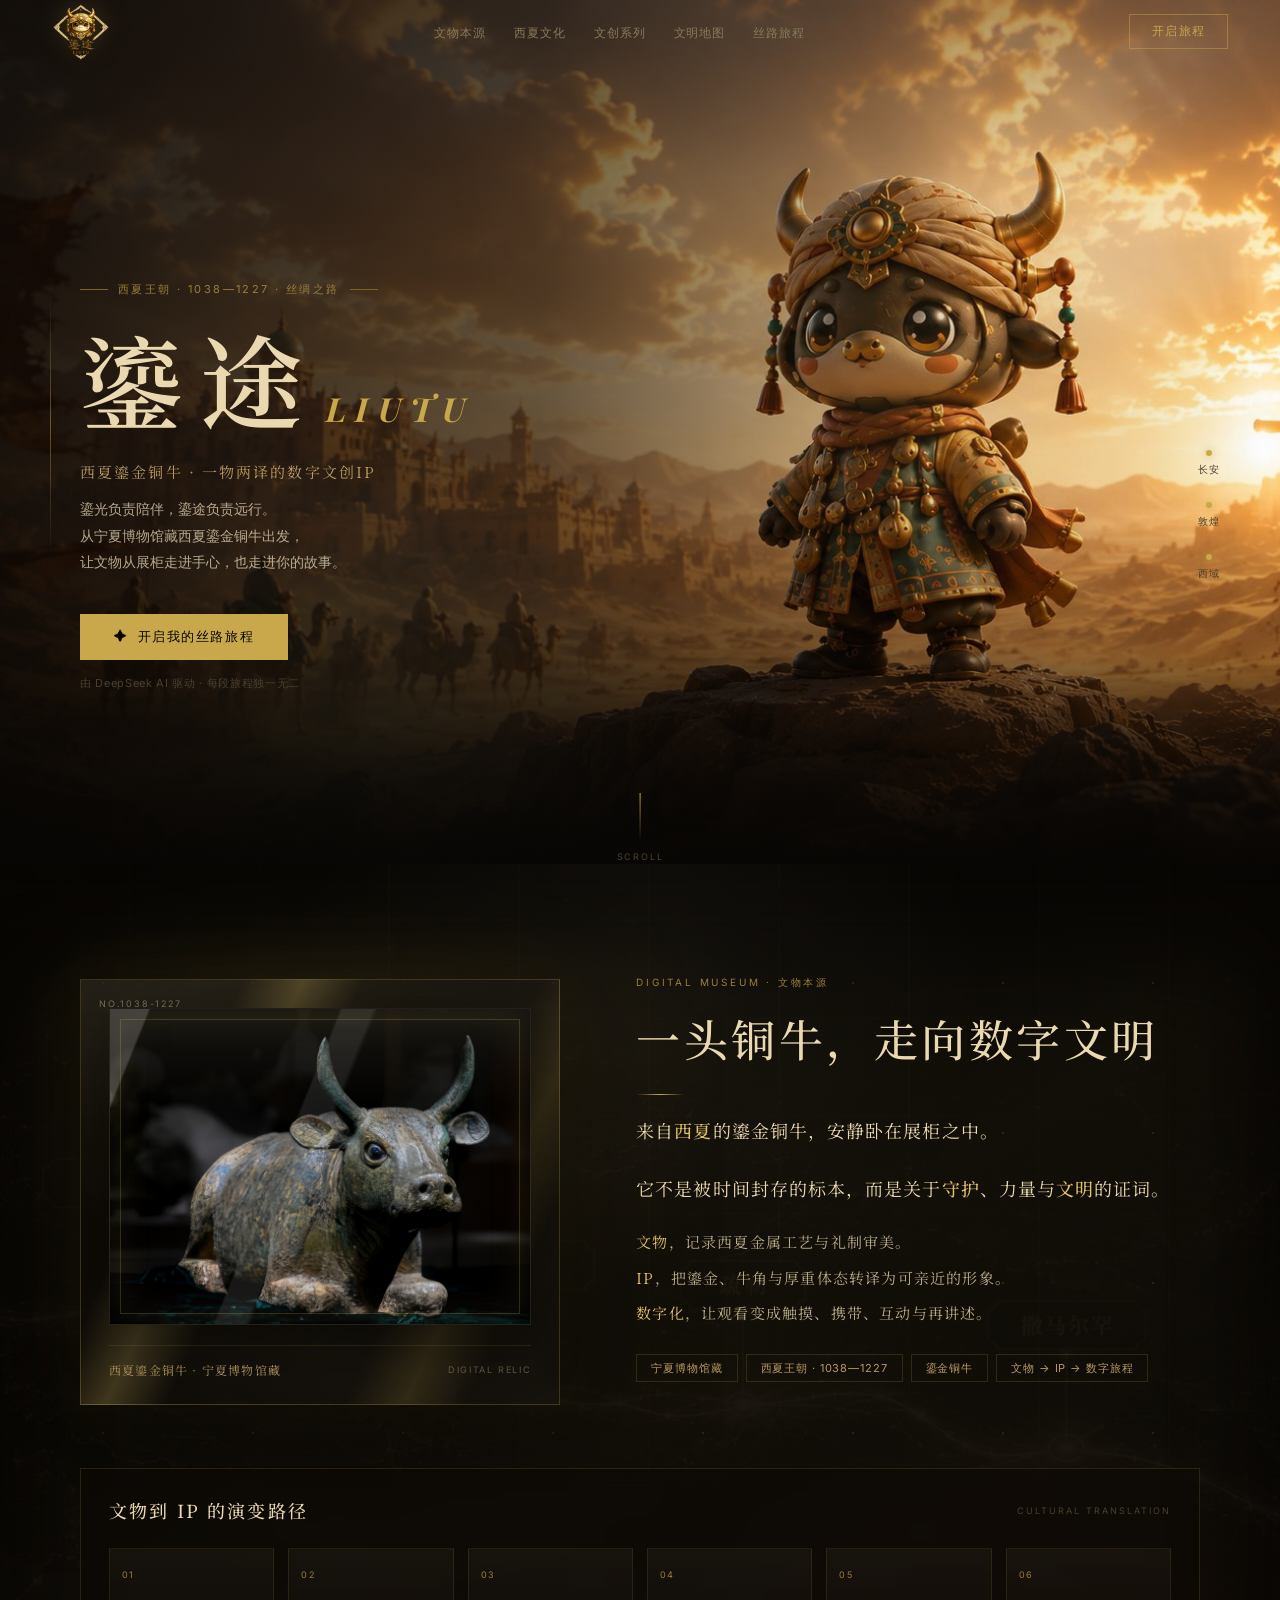
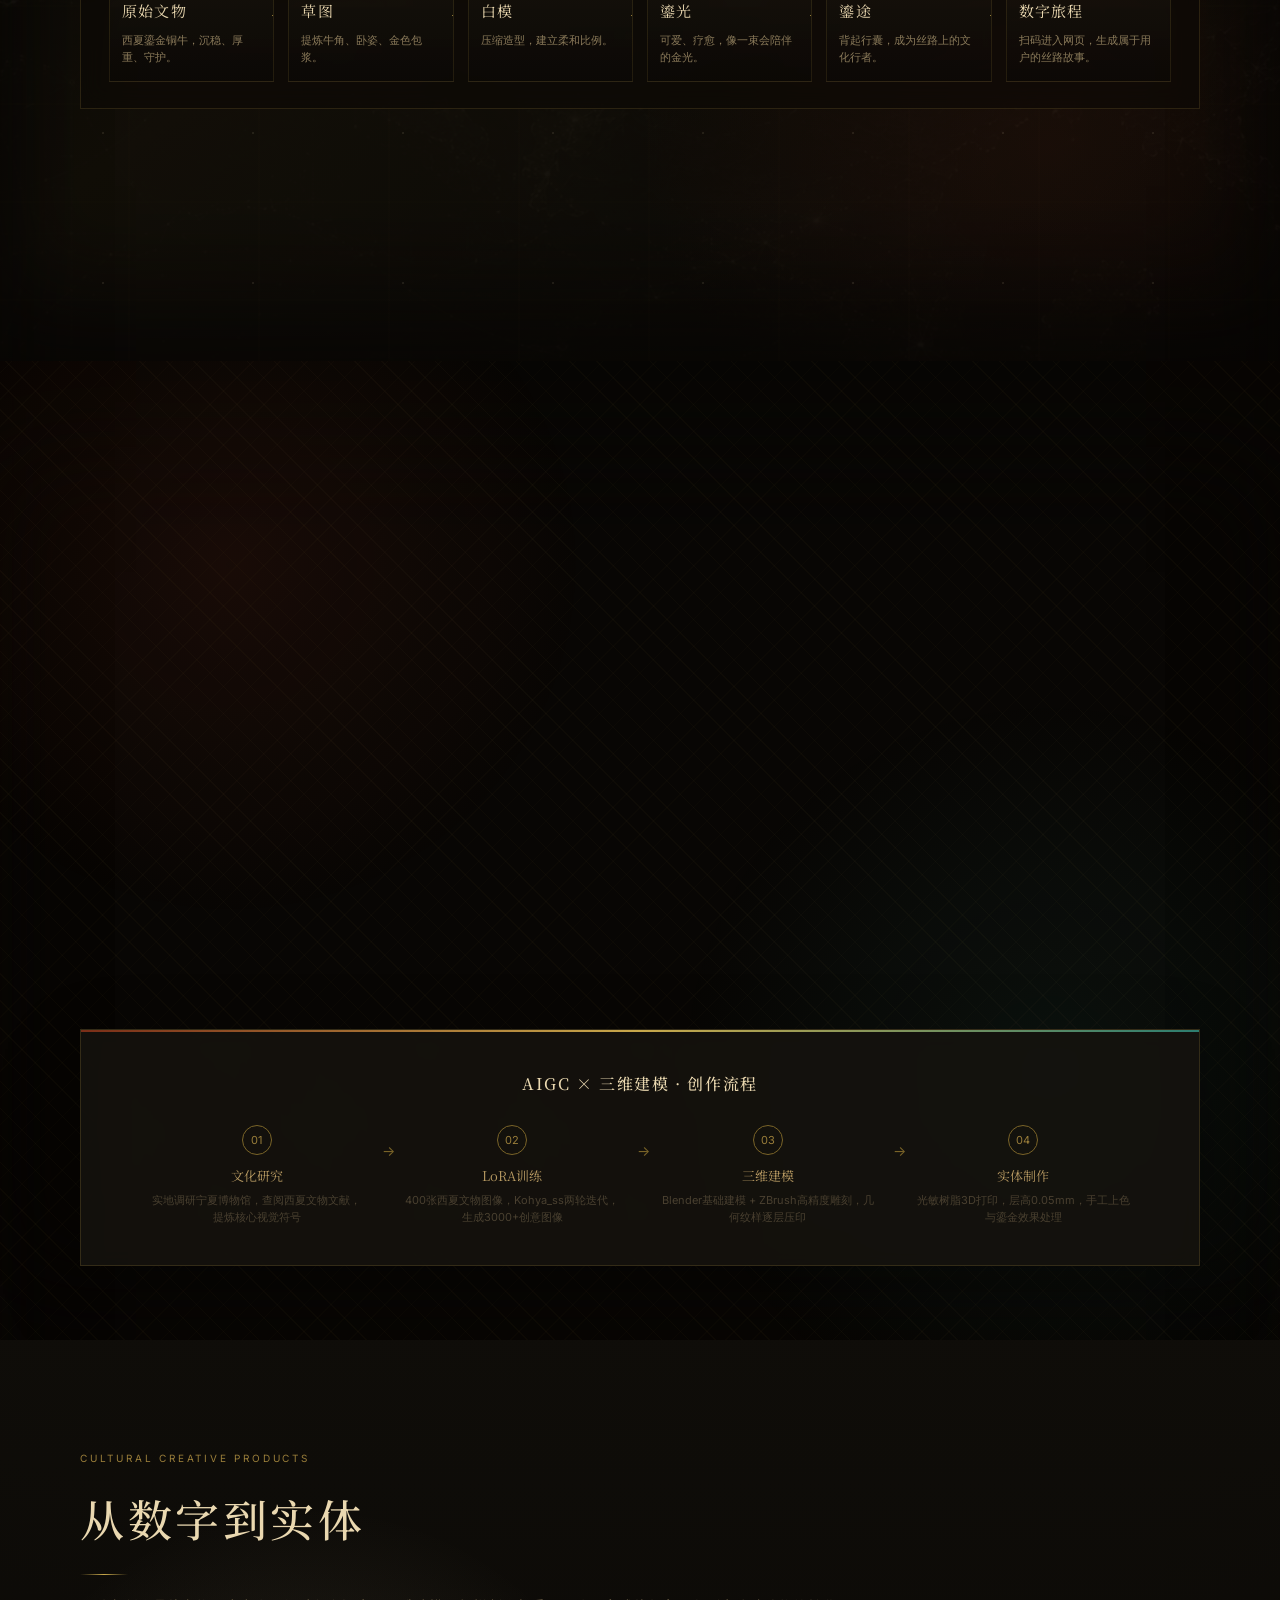
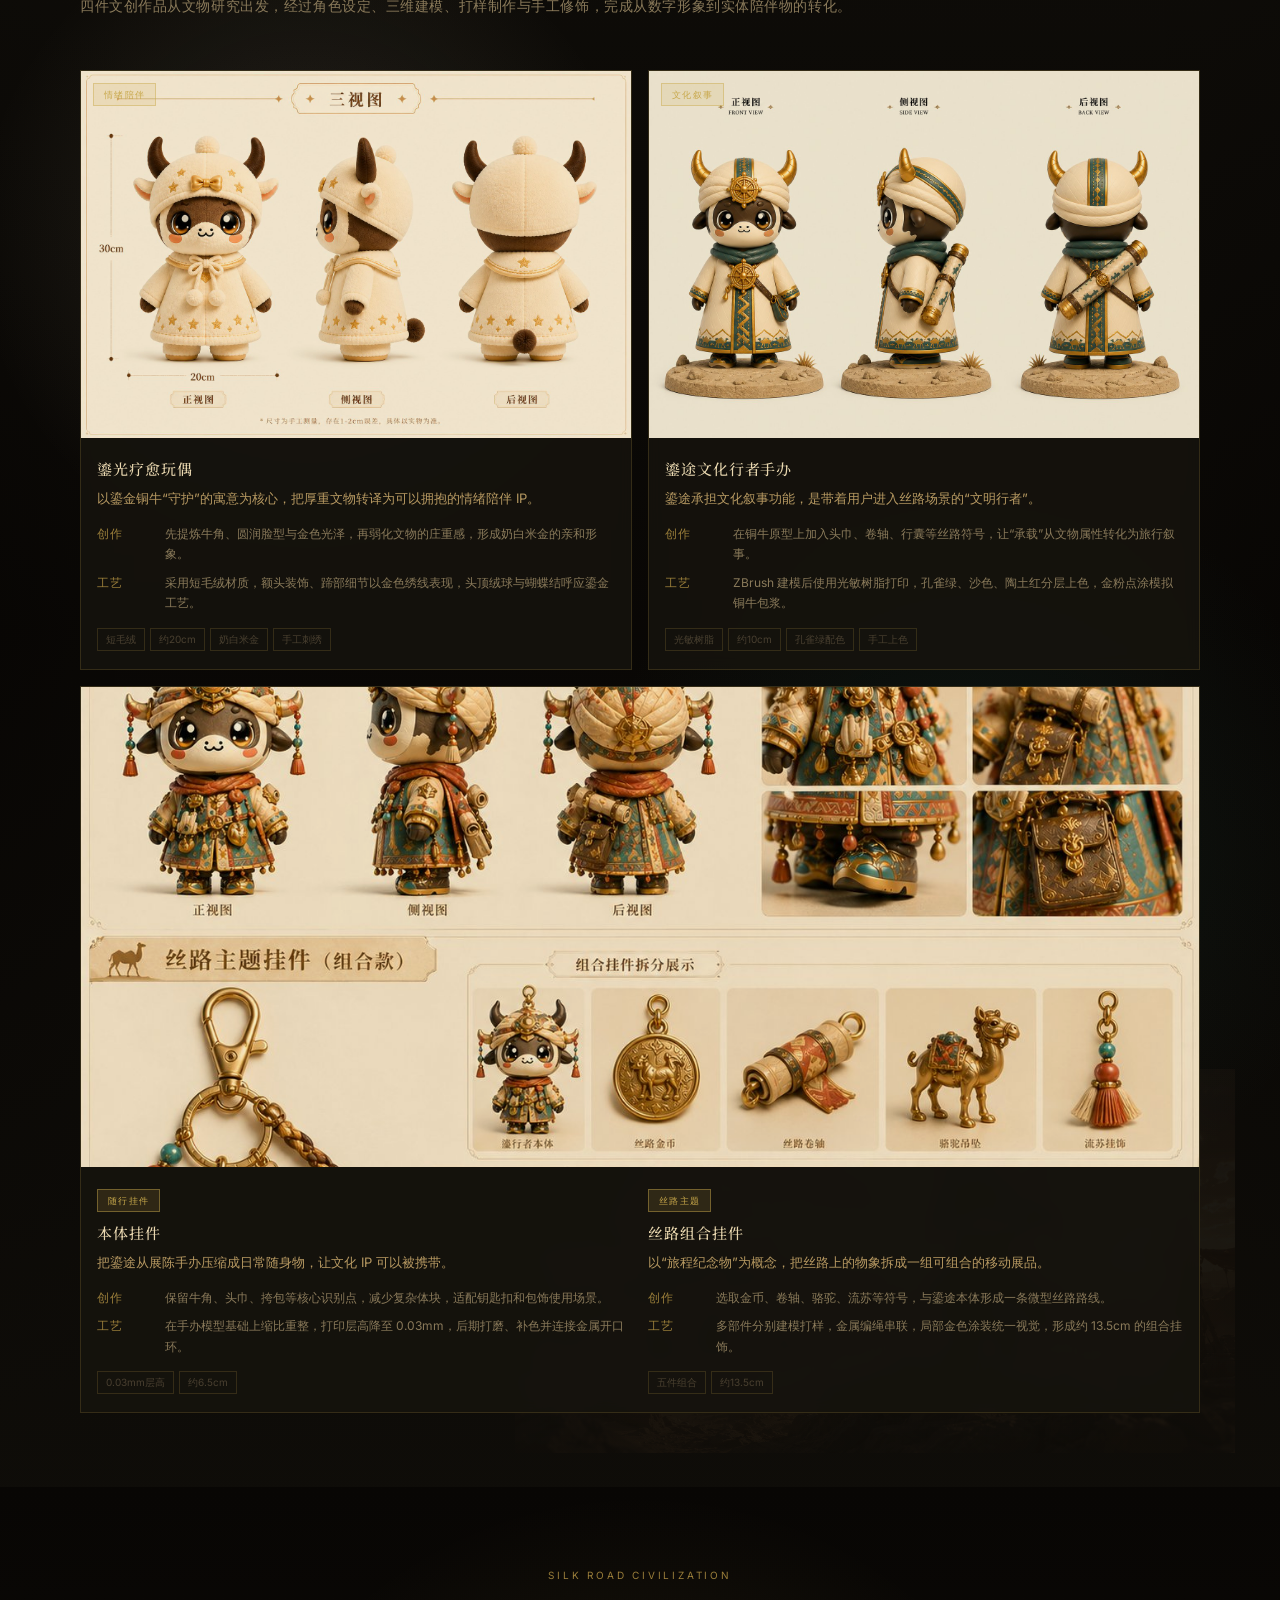
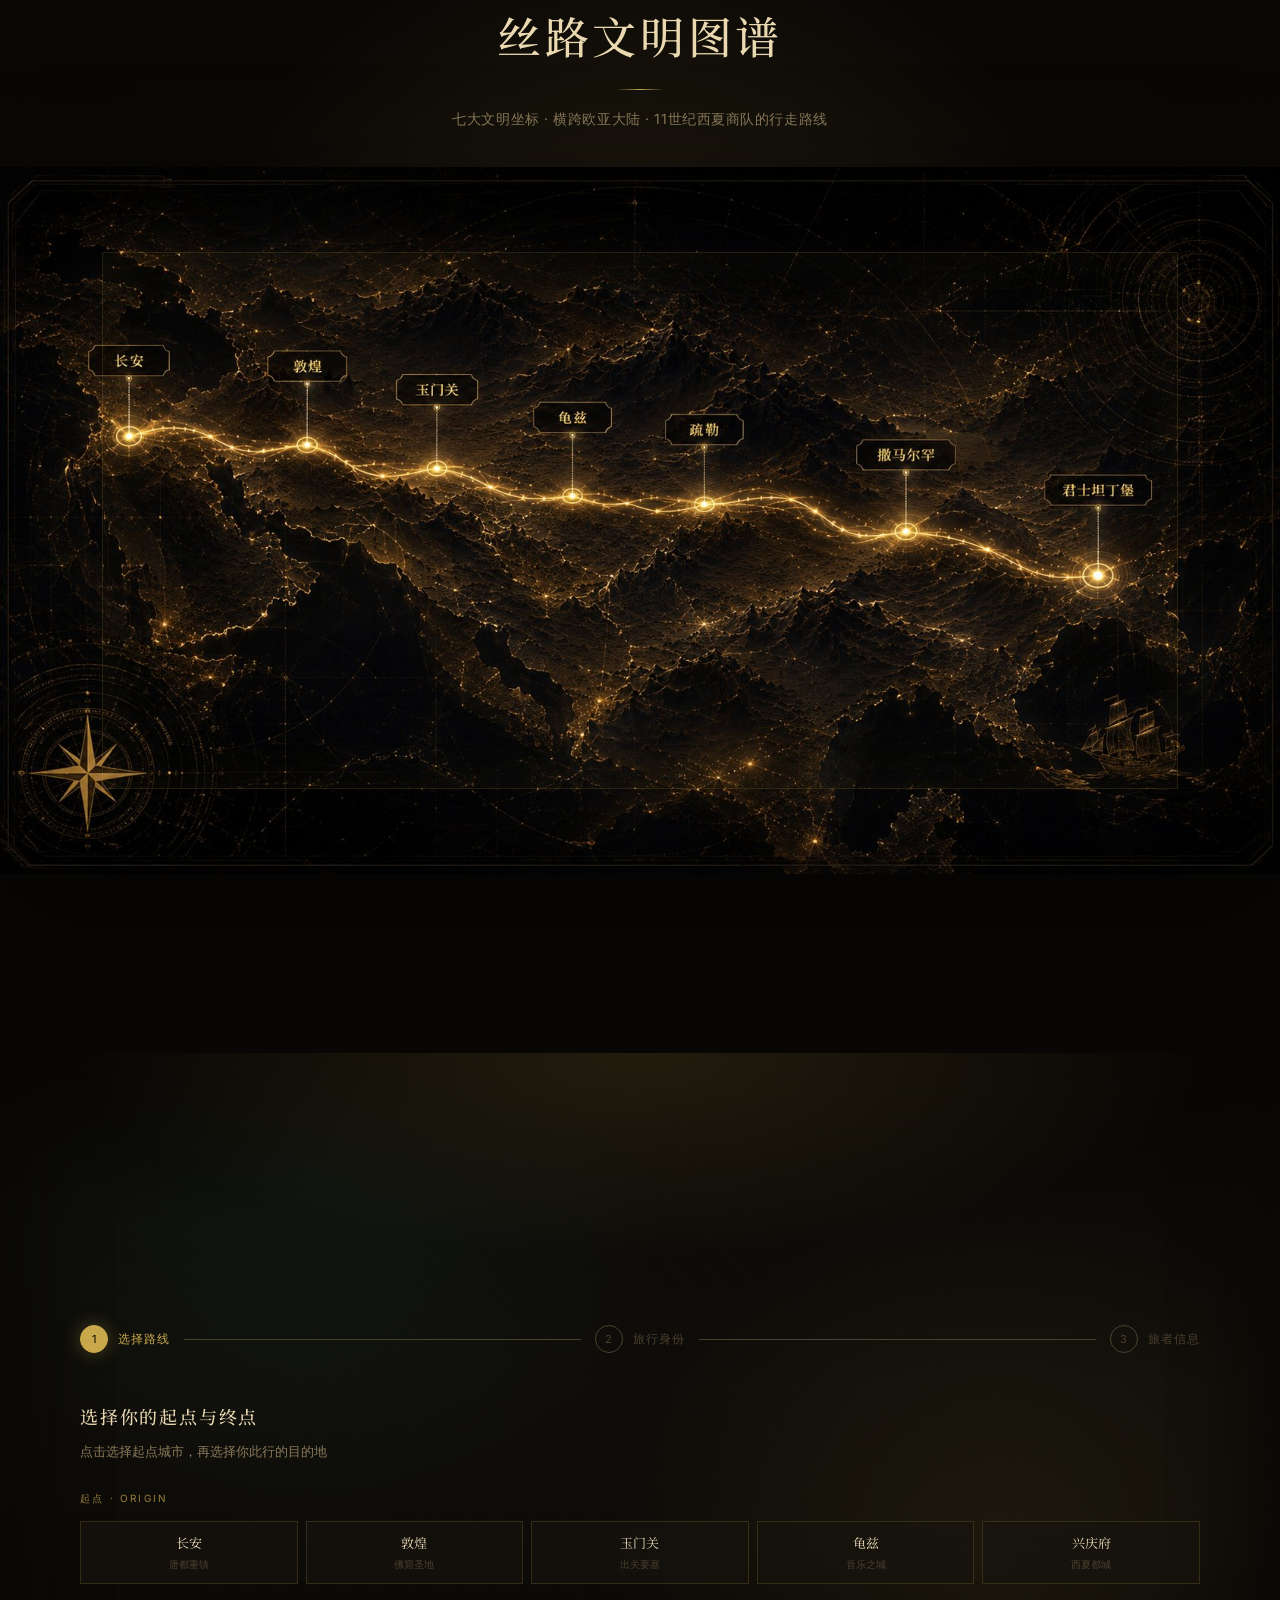
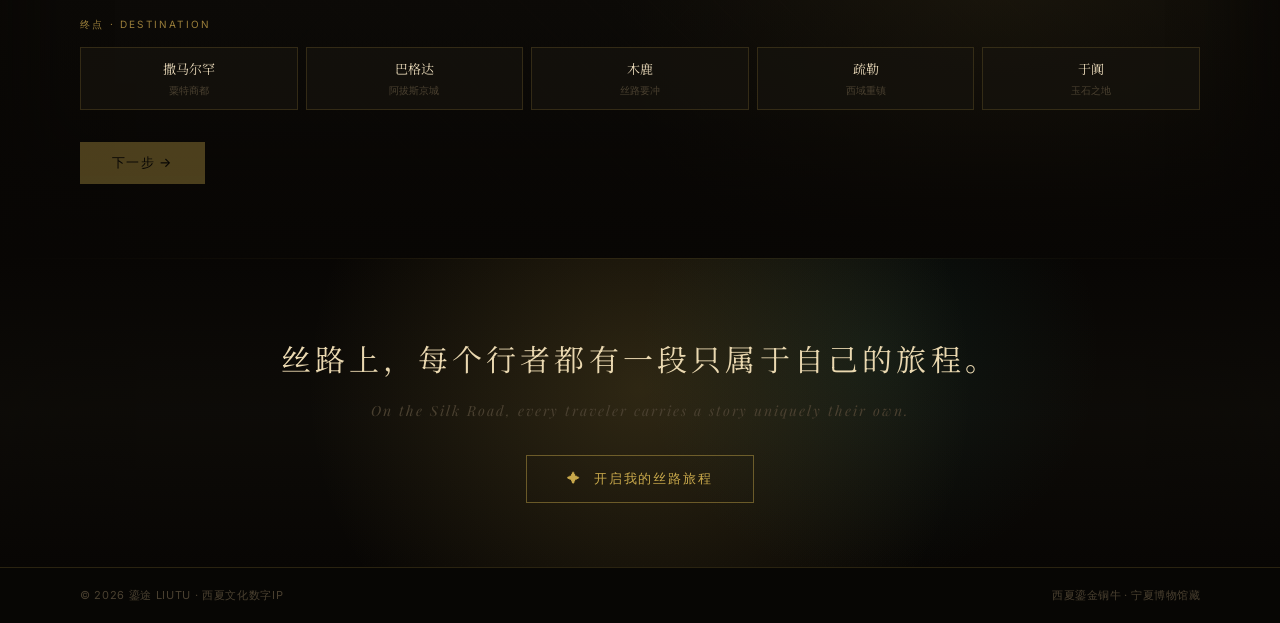
==== commit d6933306: "更新导航栏logo" ====
--- a/index.html
+++ b/index.html
@@ -132,20 +132,17 @@
   display:flex; align-items:center; gap:10px;
 }
 .nav-bull {
-  width:104px; height:42px;
-  overflow:hidden;
+  width:58px; height:58px;
+  display:flex; align-items:center; justify-content:center;
   position:relative;
-  border:1px solid rgba(200,168,75,.18);
-  background:rgba(8,6,4,.32);
-  box-shadow:inset 0 0 20px rgba(200,168,75,.08);
+  overflow:visible;
 }
 .nav-bull img {
   width:100%;
   height:100%;
-  object-fit:cover;
+  object-fit:contain;
   object-position:center;
-  transform:scale(3.4);
-  filter:saturate(.95) contrast(1.05);
+  filter:drop-shadow(0 0 12px rgba(200,168,75,.28)) saturate(1.02) contrast(1.04);
 }
 .nav-name { font-family:'Noto Serif SC',serif; font-size:17px; font-weight:600; color:var(--gold); letter-spacing:.12em }
 .nav-name-en { font-family:'Playfair Display',serif; font-size:10px; font-style:italic; color:var(--gold-mute); letter-spacing:.22em; margin-top:1px }
@@ -1404,7 +1401,7 @@
 <nav id="nav">
   <a href="#hero" class="nav-brand">
     <div class="nav-bull">
-      <img src="assets/images/logo.png" alt="鎏途 LIUTU">
+      <img src="assets/images/logo-nav.png" alt="鎏途 LIUTU">
     </div>
   </a>
   <ul class="nav-links">
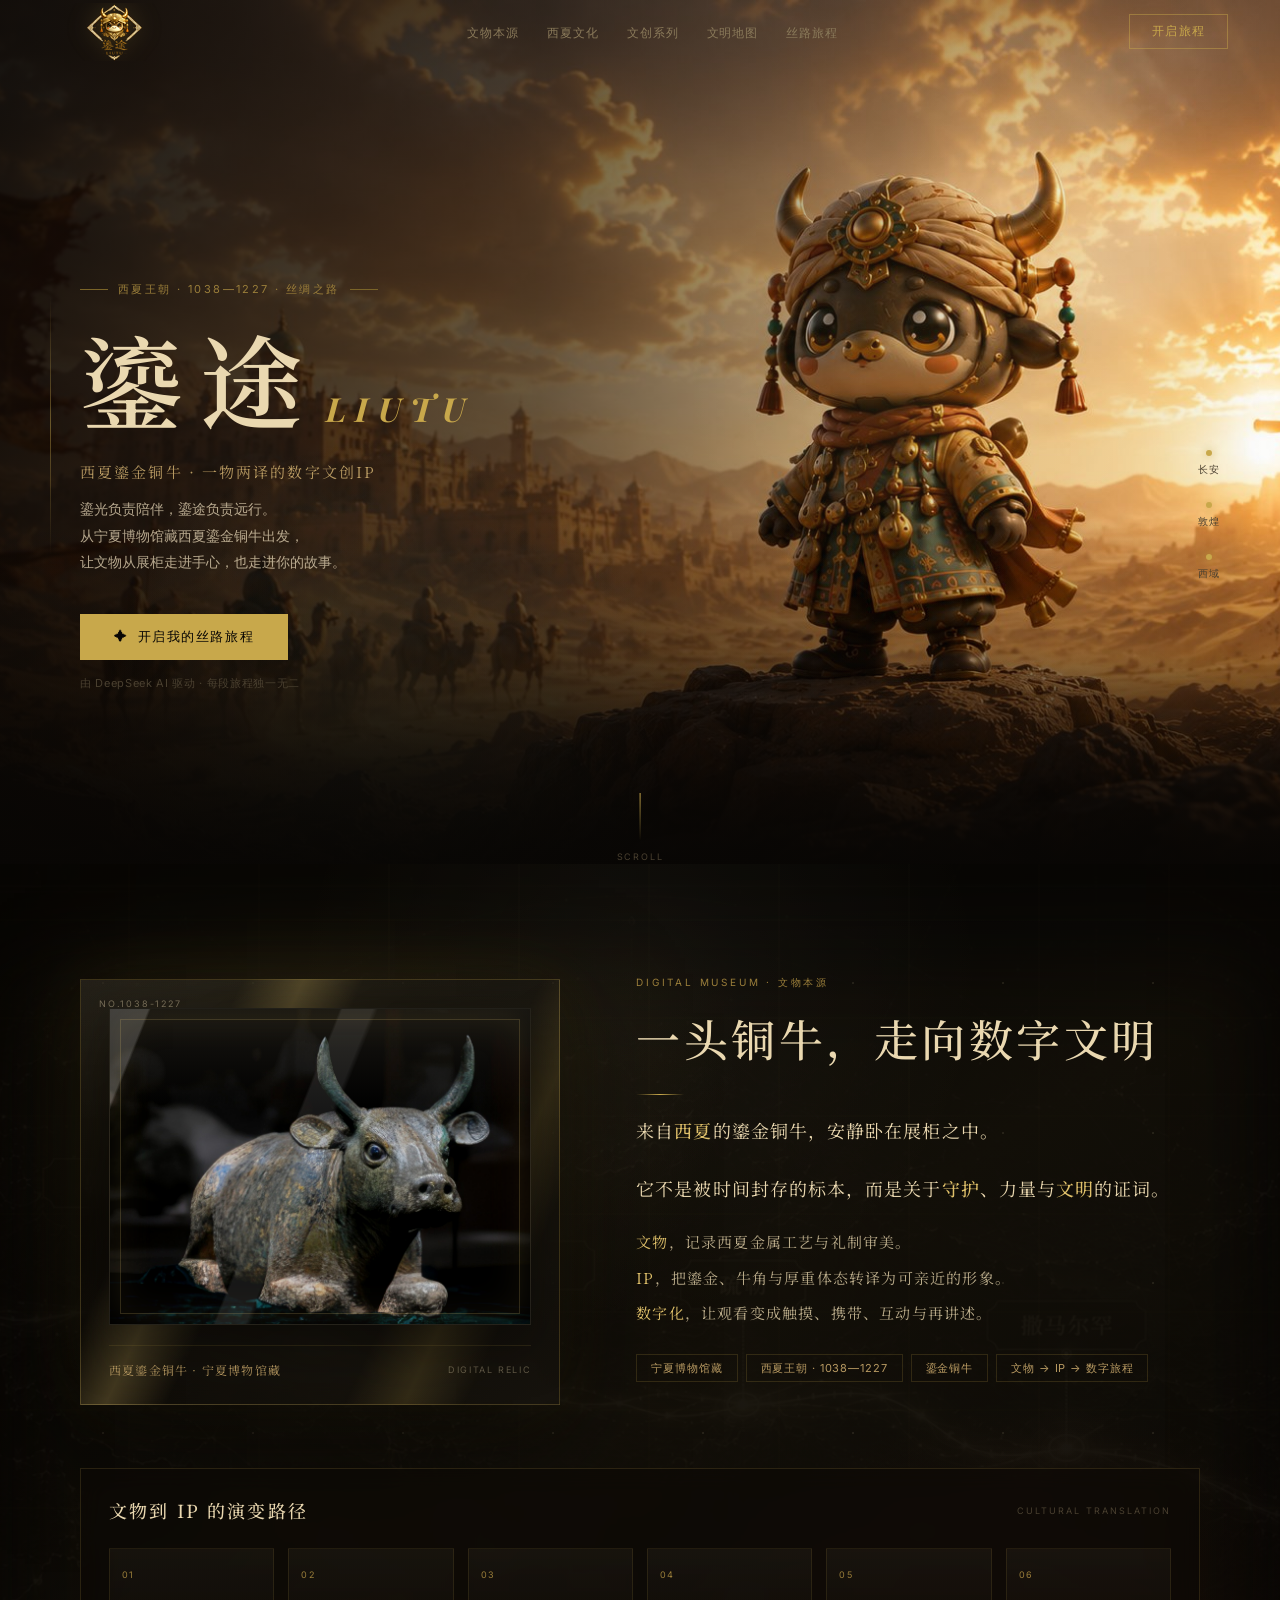
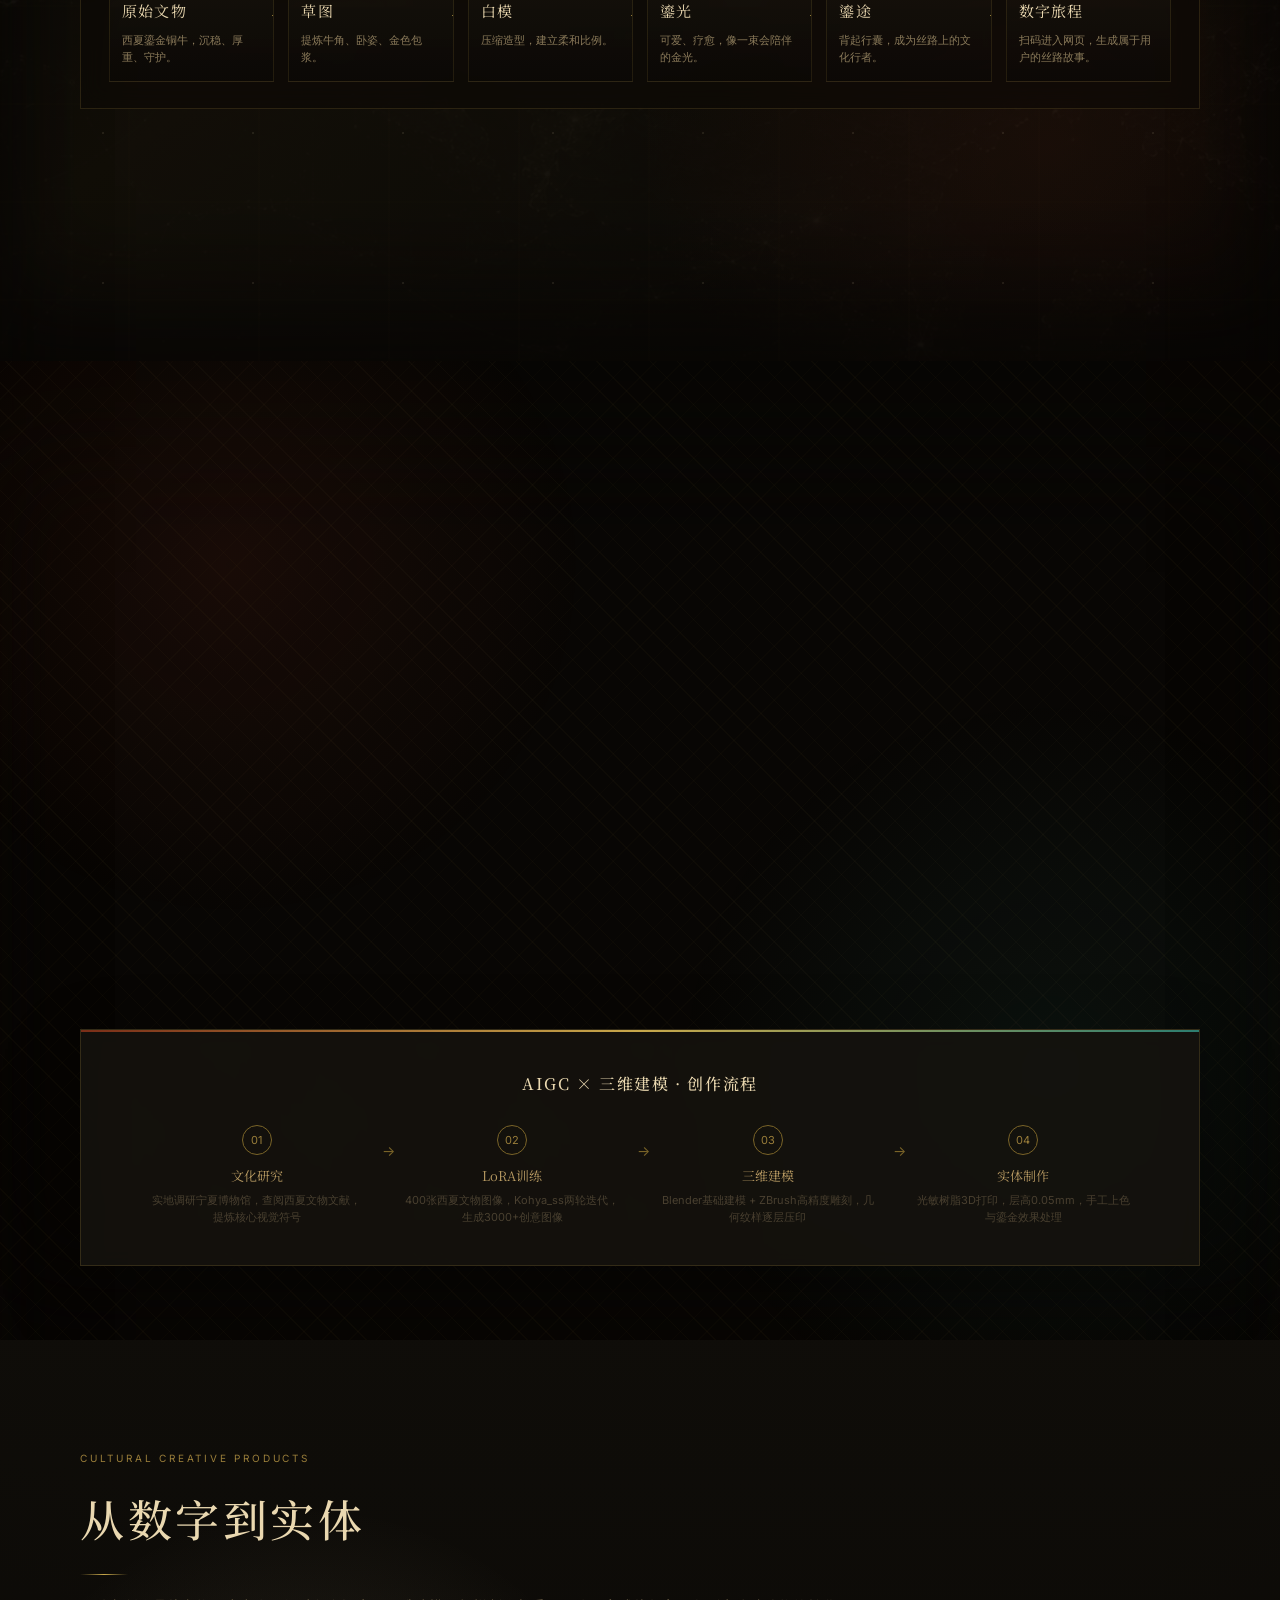
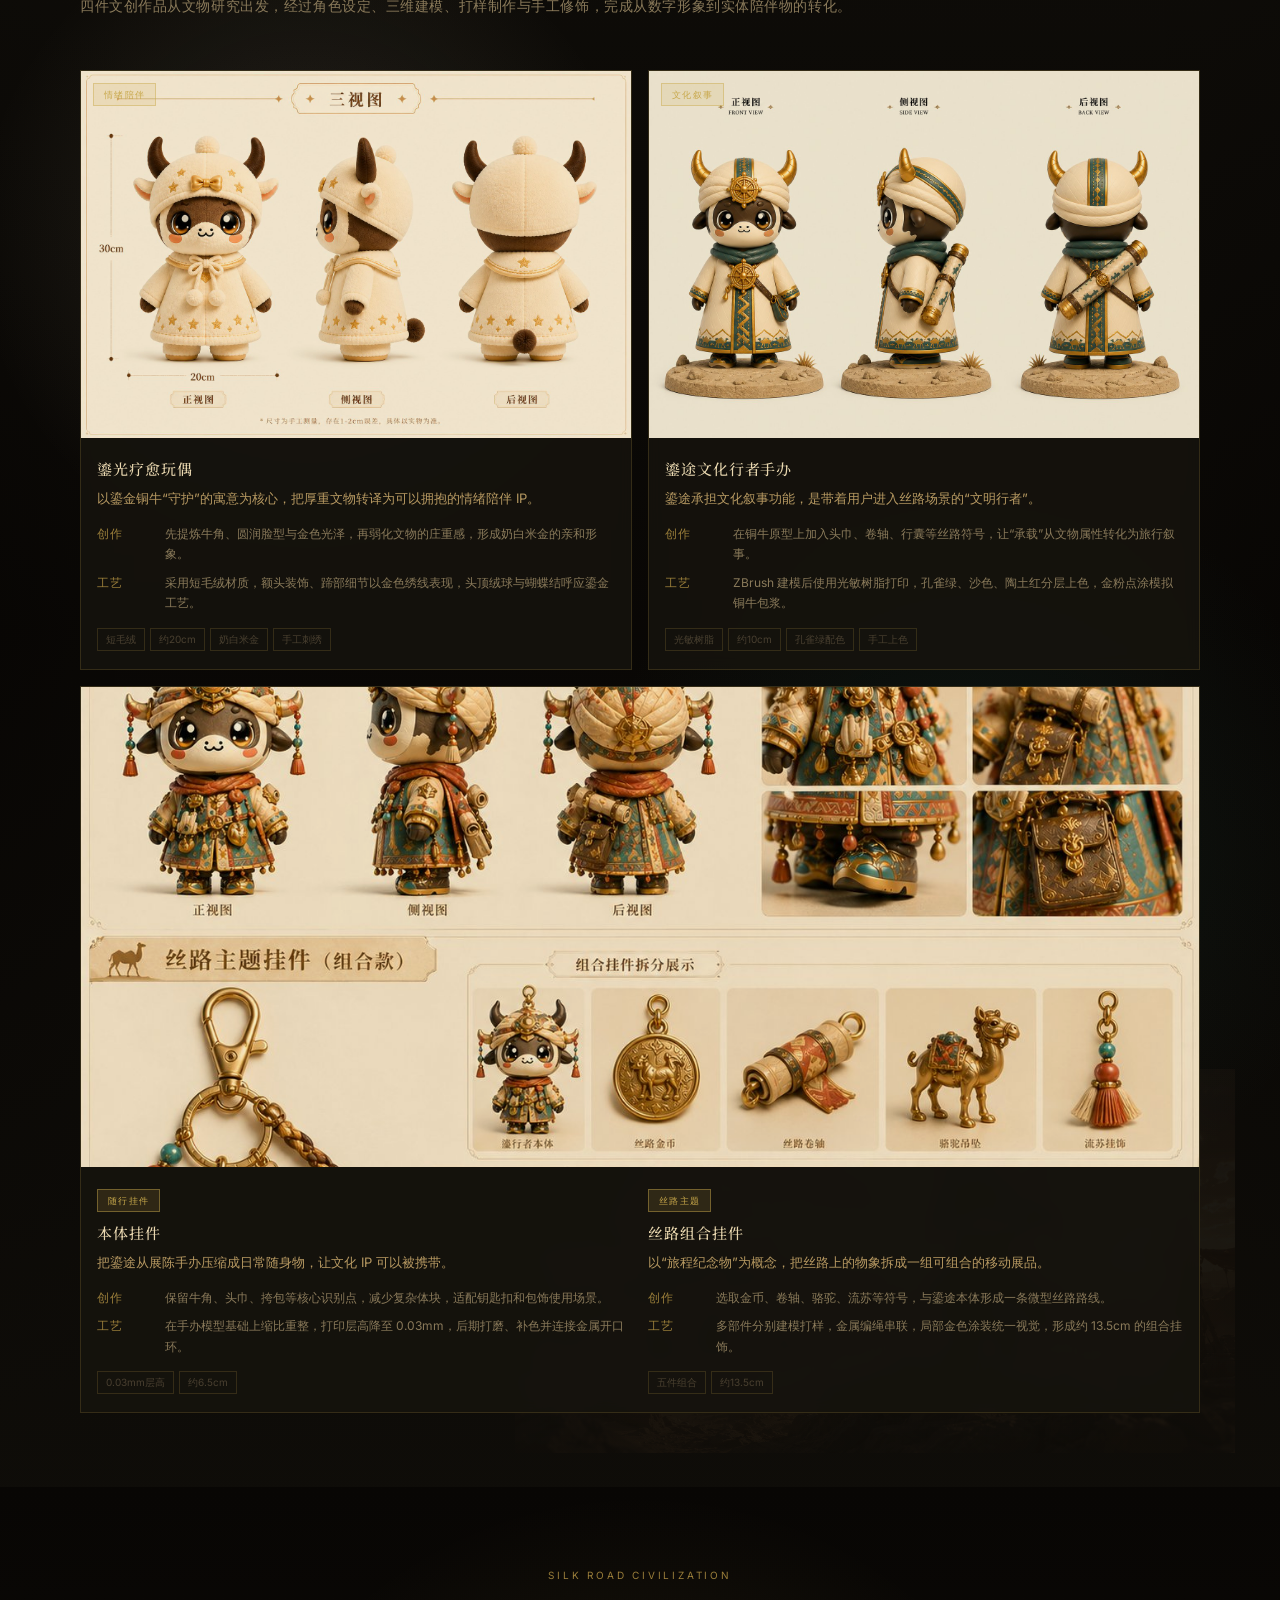
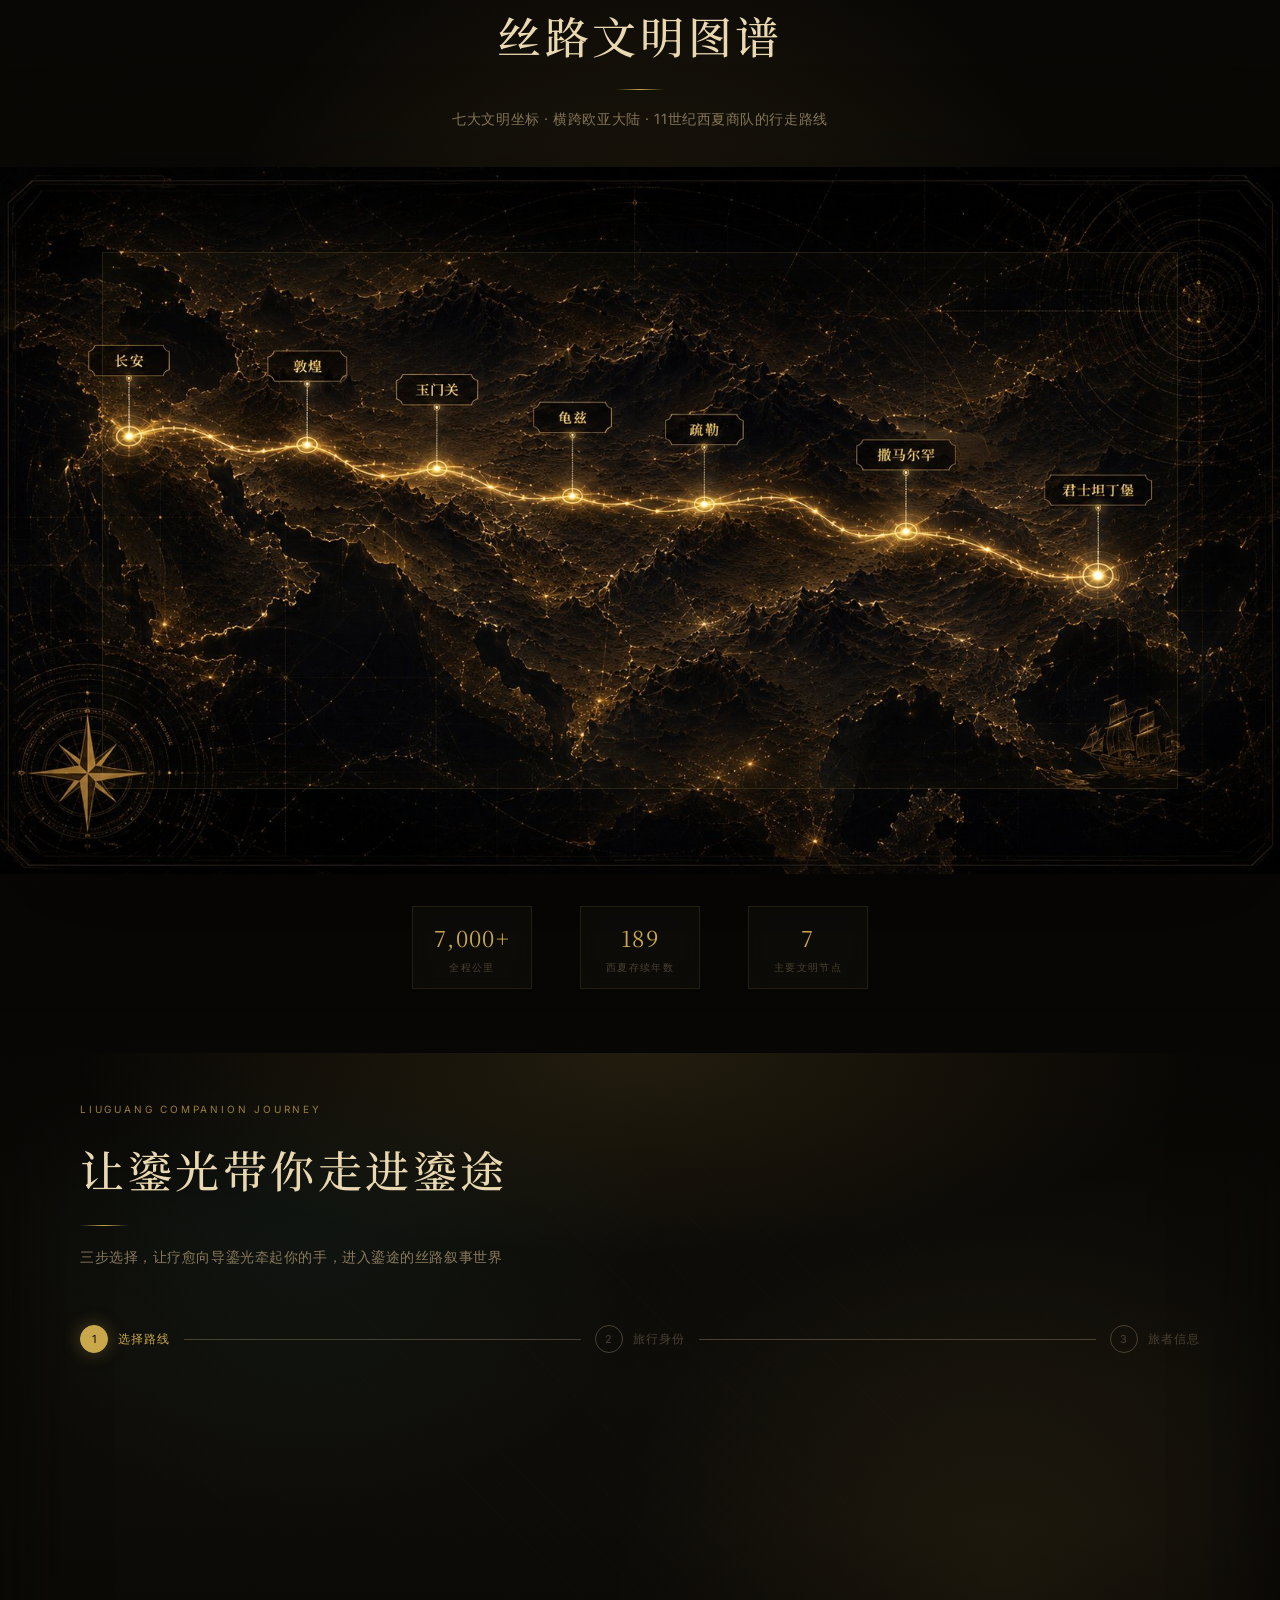
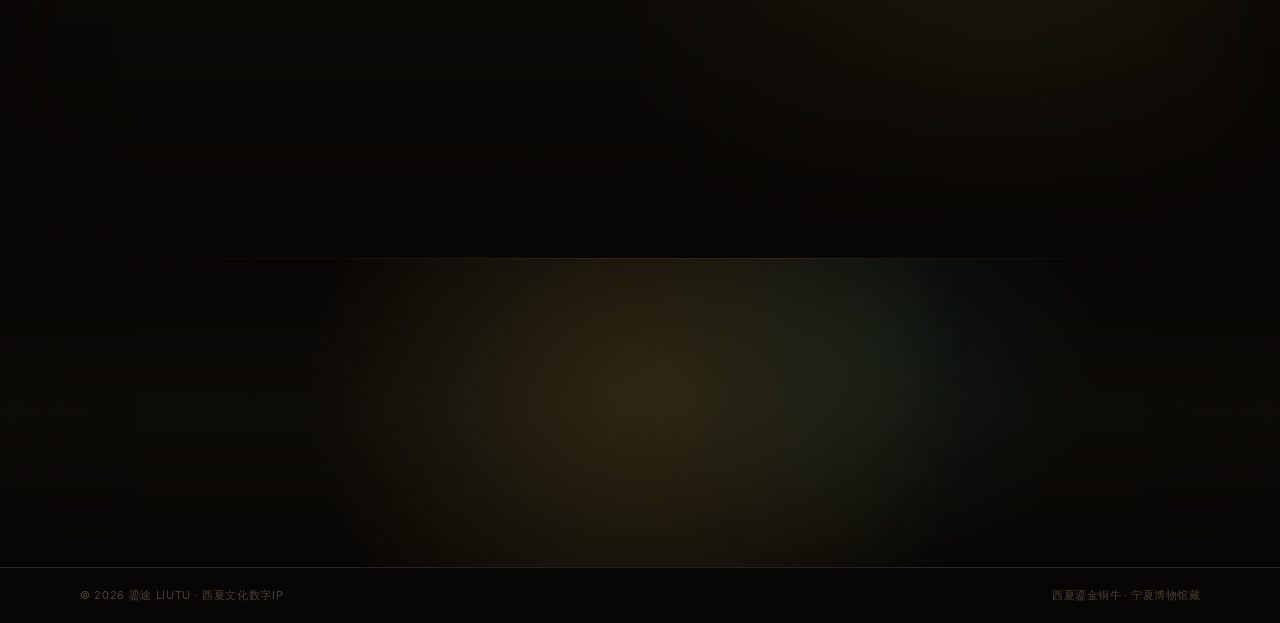
==== commit b8259901: "优化整体体验并适配手机端" ====
--- a/index.html
+++ b/index.html
@@ -39,13 +39,19 @@
     inset 0 -96px 96px rgba(8,6,4,.88);
 }
 *,*::before,*::after { box-sizing:border-box; margin:0; padding:0 }
-html { scroll-behavior:smooth; font-size:16px }
+html {
+  scroll-behavior:smooth;
+  scroll-padding-top:78px;
+  font-size:16px;
+}
 body {
   background:var(--bg);
   color:var(--text);
   font-family:'Inter',sans-serif;
   line-height:1.7;
   overflow-x:hidden;
+  text-rendering:optimizeLegibility;
+  -webkit-font-smoothing:antialiased;
 }
 body::before {
   content:'';
@@ -87,6 +93,7 @@
 img { display:block; max-width:100% }
 a { color:inherit; text-decoration:none }
 button { font-family:inherit; cursor:pointer }
+button, a, input { -webkit-tap-highlight-color:transparent }
 
 body > * { position:relative; z-index:2 }
 
@@ -131,18 +138,18 @@
 .nav-brand {
   display:flex; align-items:center; gap:10px;
 }
-.nav-bull {
-  width:58px; height:58px;
+.nav-logo {
+  width:124px; height:58px;
   display:flex; align-items:center; justify-content:center;
   position:relative;
-  overflow:visible;
-}
-.nav-bull img {
+  overflow:hidden;
+}
+.nav-logo img {
   width:100%;
   height:100%;
   object-fit:contain;
   object-position:center;
-  filter:drop-shadow(0 0 12px rgba(200,168,75,.28)) saturate(1.02) contrast(1.04);
+  filter:drop-shadow(0 0 12px rgba(200,168,75,.26)) saturate(1.05) contrast(1.05);
 }
 .nav-name { font-family:'Noto Serif SC',serif; font-size:17px; font-weight:600; color:var(--gold); letter-spacing:.12em }
 .nav-name-en { font-family:'Playfair Display',serif; font-size:10px; font-style:italic; color:var(--gold-mute); letter-spacing:.22em; margin-top:1px }
@@ -181,6 +188,29 @@
   transition:all .3s;
 }
 .nav-btn:hover { background:var(--gold); color:var(--bg) }
+
+.mobile-tabs {
+  display:none;
+  position:fixed;
+  left:12px; right:12px; bottom:12px;
+  z-index:920;
+  padding:8px;
+  border:1px solid rgba(200,168,75,.18);
+  background:rgba(8,6,4,.84);
+  backdrop-filter:blur(18px) saturate(1.2);
+  box-shadow:0 18px 50px rgba(0,0,0,.34);
+}
+.mobile-tabs a {
+  min-height:42px;
+  display:flex; align-items:center; justify-content:center;
+  color:var(--text-2);
+  font-size:11px;
+  letter-spacing:.08em;
+}
+.mobile-tabs a.is-active {
+  color:var(--gold);
+  background:rgba(200,168,75,.08);
+}
 
 /* ─── §1 HERO ─── */
 #hero {
@@ -332,6 +362,7 @@
   position:relative;
   box-shadow:var(--museum-vignette);
   isolation:isolate;
+  overflow-anchor:none;
 }
 section + section { margin-top:-36px }
 section + section > * { position:relative; z-index:1 }
@@ -1358,12 +1389,49 @@
   .mini-grid { grid-template-columns:repeat(2,1fr) }
 }
 @media (max-width: 768px) {
-  #nav { padding:0 24px }
+  html { scroll-padding-top:64px }
+  body { padding-bottom:76px }
+  #nav { height:58px; padding:0 18px }
+  .nav-logo { width:92px; height:46px }
   .nav-links { display:none }
-  section { padding:64px 24px }
-  #hero { padding:0 24px }
+  .nav-btn { padding:7px 14px; font-size:11px }
+  .mobile-tabs {
+    display:grid;
+    grid-template-columns:repeat(4,1fr);
+    bottom:max(10px, env(safe-area-inset-bottom));
+  }
+  section { padding:72px 22px }
+  section + section { margin-top:-22px }
+  .sec-title { font-size:clamp(24px, 8vw, 34px); letter-spacing:.04em }
+  .sec-sub { font-size:13px }
+  #hero {
+    min-height:92vh;
+    padding:0 22px;
+    align-items:flex-end;
+    padding-bottom:108px;
+  }
+  .hero-bg img { object-position:center top }
+  .hero-bg::after {
+    background:
+      linear-gradient(to bottom, rgba(8,6,4,.2), rgba(8,6,4,.68) 42%, rgba(8,6,4,.96) 100%),
+      radial-gradient(circle at 52% 34%, transparent 0%, rgba(8,6,4,.38) 60%);
+  }
+  .hero-content {
+    max-width:100%;
+    padding-top:64px;
+  }
+  .hero-title-cn { font-size:clamp(56px, 22vw, 86px); letter-spacing:.08em }
+  .hero-title-en { font-size:clamp(28px, 10vw, 44px) }
+  .hero-desc { max-width:100%; font-size:13px }
+  .hero-cta {
+    width:100%;
+    min-height:48px;
+  }
+  .hero-cta-note { display:block; text-align:center }
+  .hero-scroll { display:none }
   .artifact-grid { grid-template-columns:1fr; gap:40px }
   .showcase { padding:18px }
+  .showcase-img-wrap { aspect-ratio:1/1 }
   .showcase-caption { align-items:flex-start; flex-direction:column; gap:4px }
   .artifact-body { font-size:16px }
   .artifact-flow { padding:22px 18px }
@@ -1373,15 +1441,133 @@
   .evo-step:not(:last-child)::after { display:none }
   .artifact-breakdown { grid-template-columns:1fr; gap:10px }
   .culture-grid { grid-template-columns:1fr }
-  .merch-grid { grid-template-columns:repeat(2,1fr) }
+  .aigc-timeline { padding:28px 20px }
+  .merch-grid { grid-template-columns:1fr }
+  .merch-card--wide { grid-column:auto }
+  .merch-img--wide { max-height:none }
+  .merch-card--wide .merch-info > div { grid-template-columns:1fr !important; gap:22px !important }
+  .merch-process-row { grid-template-columns:48px 1fr }
+  #silkroad { padding-top:72px }
+  .map-inner { padding:0 22px }
+  .map-img-full {
+    margin:0 -22px;
+    width:calc(100% + 44px);
+    overflow:hidden;
+  }
+  .map-img-full img {
+    min-height:260px;
+    object-fit:cover;
+    object-position:center;
+  }
   .timeline-row { grid-template-columns:1fr 1fr; gap:20px }
   .tl-item:not(:last-child)::after { display:none }
   footer { flex-direction:column; gap:8px; text-align:center }
   .hero-dots { display:none }
-  .map-stats { flex-wrap:wrap; gap:12px }
+  .map-stats {
+    display:grid;
+    grid-template-columns:1fr 1fr 1fr;
+    gap:8px;
+  }
+  .map-stat {
+    min-width:0;
+    padding:10px 8px;
+  }
+  .map-stat-num { font-size:18px }
+  .chip-row { grid-template-columns:repeat(2, minmax(0, 1fr)); gap:8px }
+  .chip { min-height:54px; display:flex; flex-direction:column; align-items:center; justify-content:center }
+  .mini-grid { grid-template-columns:1fr; gap:8px }
+  .mini-card {
+    min-height:74px;
+    display:grid;
+    grid-template-columns:34px 1fr;
+    text-align:left;
+    column-gap:12px;
+    align-items:center;
+  }
+  .mini-card-icon { margin:0; grid-row:1 / span 2; text-align:center }
+  .mini-card-desc { font-size:11px }
+  .name-row { flex-direction:column; align-items:stretch; gap:10px }
+  .name-input { max-width:none; min-height:44px }
+  .step-actions { flex-direction:column; align-items:stretch }
+  .btn-next, .btn-generate, .btn-back { width:100%; min-height:46px }
+  #journey-card { margin-top:34px }
+  .jcard-header {
+    padding:22px 18px;
+    flex-direction:column;
+    gap:14px;
+  }
+  .jcard-meta {
+    width:100%;
+    text-align:left;
+    display:grid;
+    grid-template-columns:1fr 1fr;
+    gap:6px 12px;
+  }
+  .jcard-body { padding:22px 18px }
+  #jc-narrative { font-size:13px; line-height:1.9 }
+  .liuguang-chat { margin:0 18px 22px }
+  .liuguang-chat-head {
+    align-items:flex-start;
+    flex-direction:column;
+    gap:8px;
+  }
+  .chat-log { max-height:300px; padding:14px }
+  .chat-msg { max-width:100%; font-size:12px }
+  .chat-suggestions { padding:0 14px 14px }
   .chat-input-row { grid-template-columns:1fr }
   .chat-send { min-height:40px }
+  .jcard-footer {
+    padding:16px 18px;
+    flex-direction:column;
+    align-items:stretch;
+  }
+  .btn-card { min-height:42px }
+  #ending { padding:62px 22px 54px }
+  .ending-quote { letter-spacing:.06em }
+  footer { padding:16px 22px }
   #merchandise::after { opacity:.035; background-size:92vw auto }
+}
+@media (max-width: 420px) {
+  #nav { padding:0 14px }
+  .nav-logo { width:80px; height:42px }
+  .nav-btn { padding:7px 10px; letter-spacing:.04em }
+  section { padding-left:18px; padding-right:18px }
+  .mobile-tabs { left:8px; right:8px; padding:6px }
+  .mobile-tabs a { min-height:40px; font-size:10px }
+  .chip-row { grid-template-columns:1fr }
+  .map-stats { grid-template-columns:1fr }
+  .jcard-meta { grid-template-columns:1fr }
+  .chat-chip { flex:1 1 calc(50% - 8px); text-align:center }
+}
+@media (hover: none) and (pointer: coarse) {
+  body::before { opacity:.42 }
+  body::after { opacity:.08; animation-duration:42s }
+  .ambient-veil { opacity:.26 }
+  .hero-bg img { animation-duration:26s }
+  .showcase::before,
+  #artifact::before,
+  #ending::before { animation-duration:18s }
+  .chip:hover,
+  .mini-card:hover,
+  .evo-step:hover,
+  .feature-card:hover,
+  .culture-card:hover,
+  .merch-card:hover,
+  .map-stat:hover,
+  .map-img-full:hover img {
+    transform:none;
+  }
+  .chat-chip::after,
+  .chat-send::after,
+  .btn-card::after,
+  .btn-next::after,
+  .btn-generate::after,
+  .btn-back::after,
+  .nav-btn::after,
+  .hero-cta::after,
+  .ending-cta::after {
+    display:none;
+  }
 }
 @media (prefers-reduced-motion: reduce) {
   *, *::before, *::after {
@@ -1400,8 +1586,8 @@
 <!-- ═══ 导航 ═══ -->
 <nav id="nav">
   <a href="#hero" class="nav-brand">
-    <div class="nav-bull">
-      <img src="assets/images/logo-nav.png" alt="鎏途 LIUTU">
+    <div class="nav-logo">
+      <img src="assets/images/logo-header.png?v=2" alt="鎏途 LIUTU">
     </div>
   </a>
   <ul class="nav-links">
@@ -1413,6 +1599,12 @@
   </ul>
   <button class="nav-btn" onclick="document.getElementById('journey').scrollIntoView({behavior:'smooth'})">开启旅程</button>
 </nav>
+<div class="mobile-tabs" aria-label="移动端快速导航">
+  <a href="#artifact">本源</a>
+  <a href="#merchandise">文创</a>
+  <a href="#silkroad">地图</a>
+  <a href="#journey">旅程</a>
+</div>
 
 <!-- ═══ §1 封面 ═══ -->
 <section id="hero">
@@ -2047,7 +2239,7 @@
 const nav = $('#nav');
 window.addEventListener('scroll', () => nav.classList.toggle('scrolled', scrollY > 50), { passive:true });
 
-const navLinks = $$('.nav-links a');
+const navLinks = $$('.nav-links a, .mobile-tabs a');
 const navSections = navLinks
   .map(a => ({ a, section: $(a.getAttribute('href')) }))
   .filter(item => item.section);
@@ -2055,8 +2247,9 @@
   entries.forEach(entry => {
     if (!entry.isIntersecting) return;
     navLinks.forEach(a => a.classList.remove('is-active'));
-    const current = navSections.find(item => item.section === entry.target);
-    if (current) current.a.classList.add('is-active');
+    navSections
+      .filter(item => item.section === entry.target)
+      .forEach(item => item.a.classList.add('is-active'));
   });
 }, { threshold:.32, rootMargin:'-24% 0px -52% 0px' });
 navSections.forEach(item => navSpy.observe(item.section));
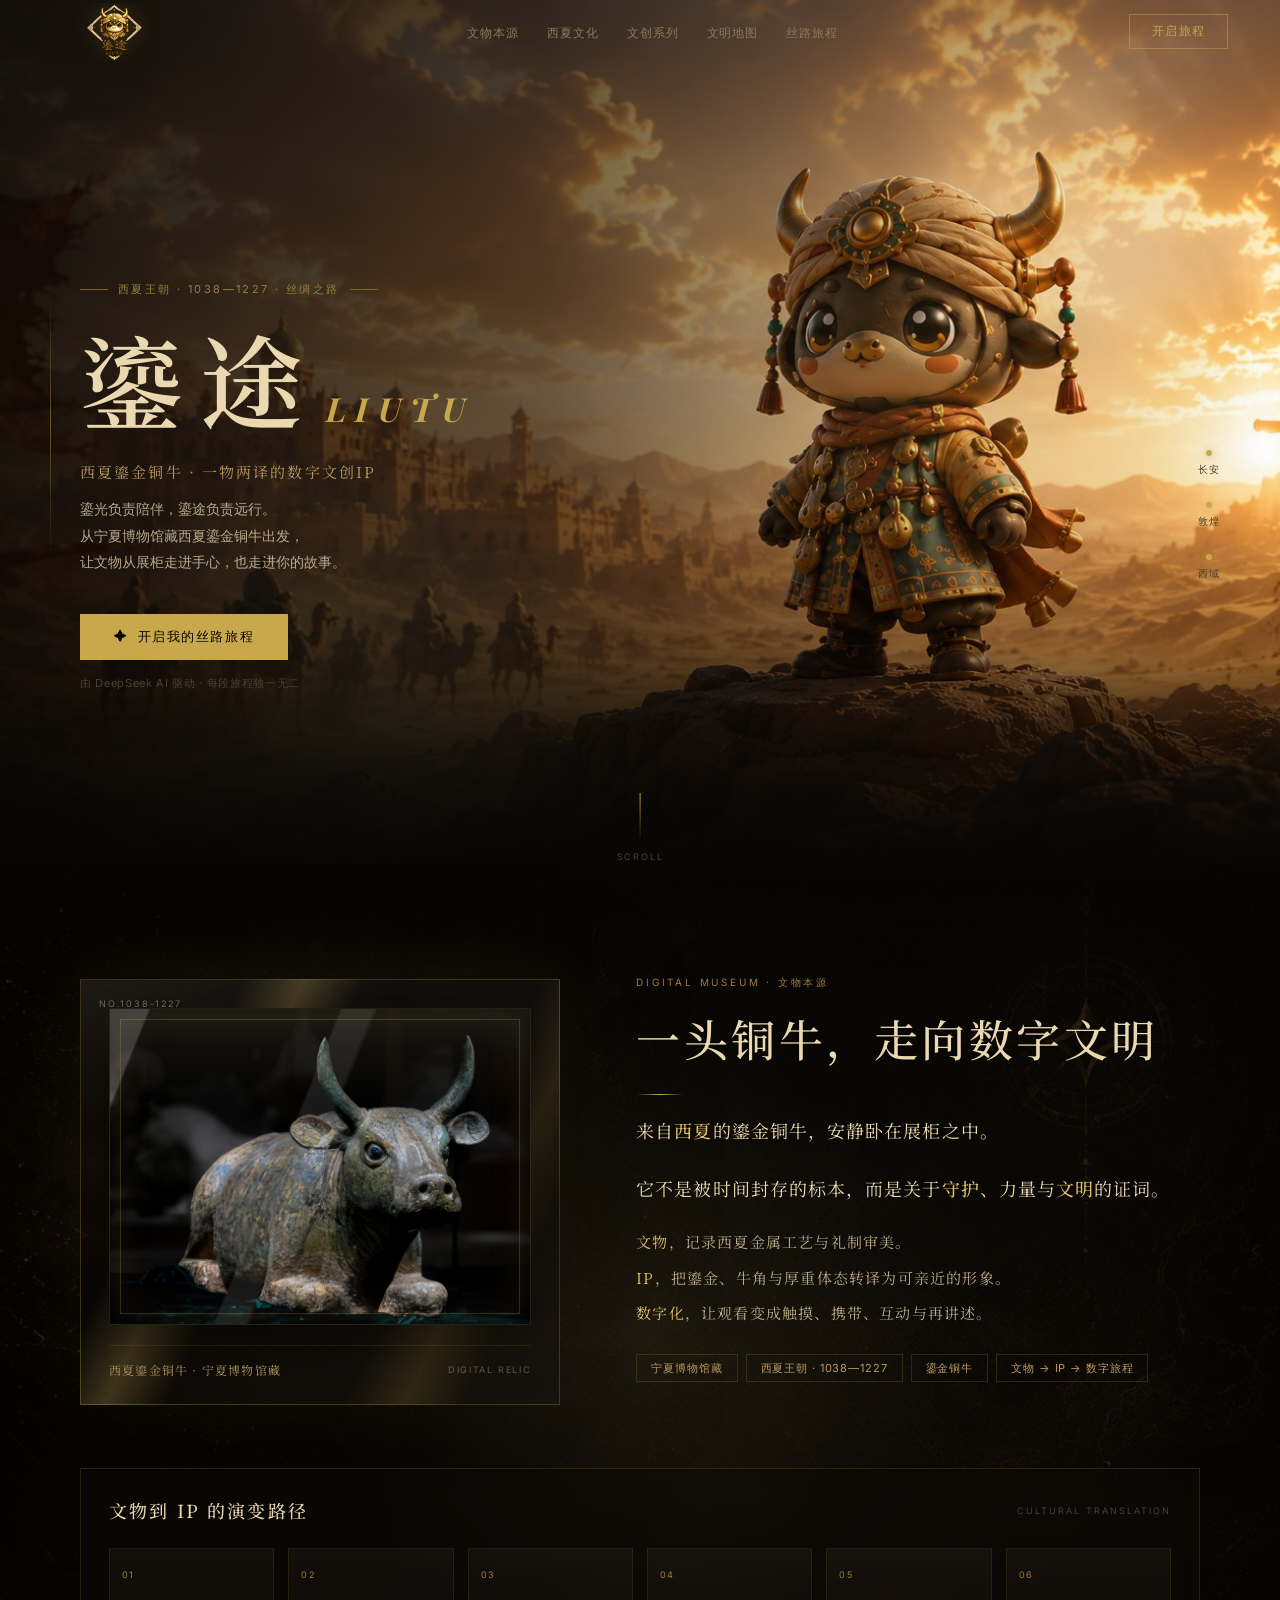
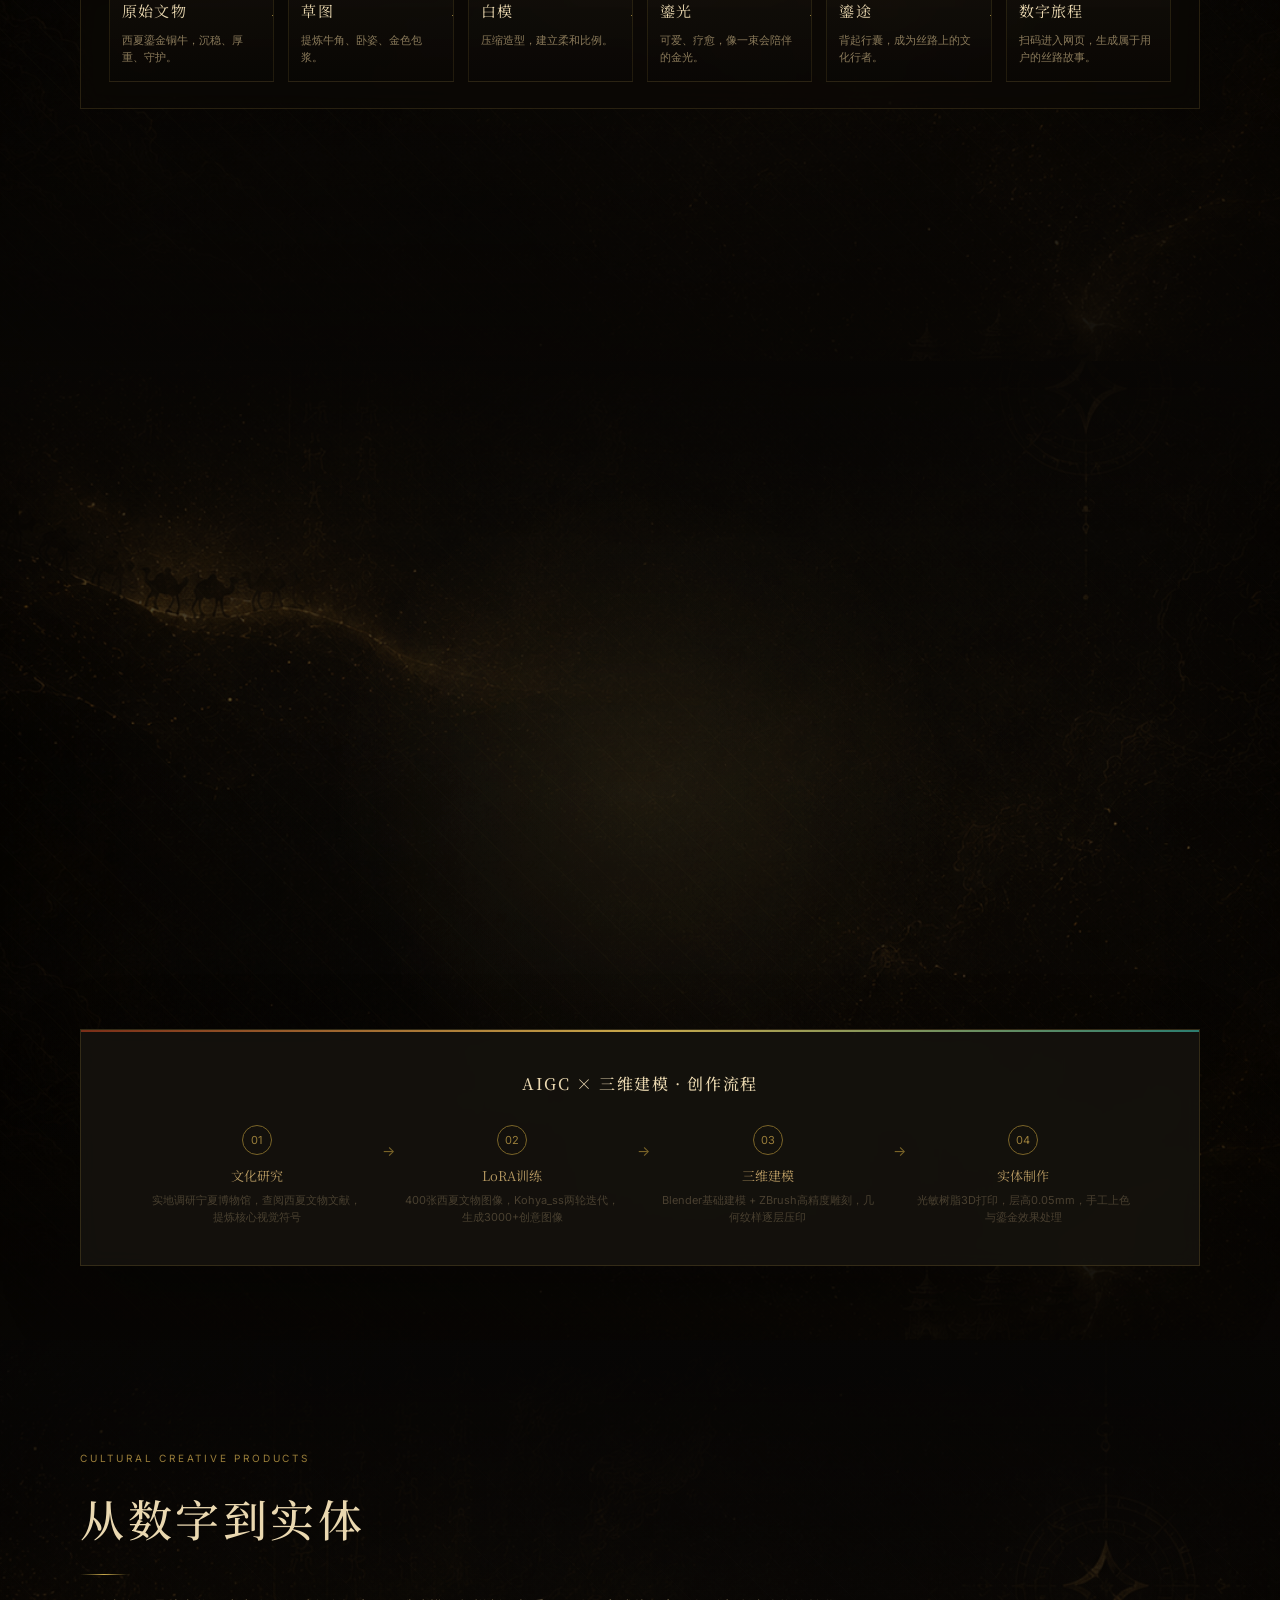
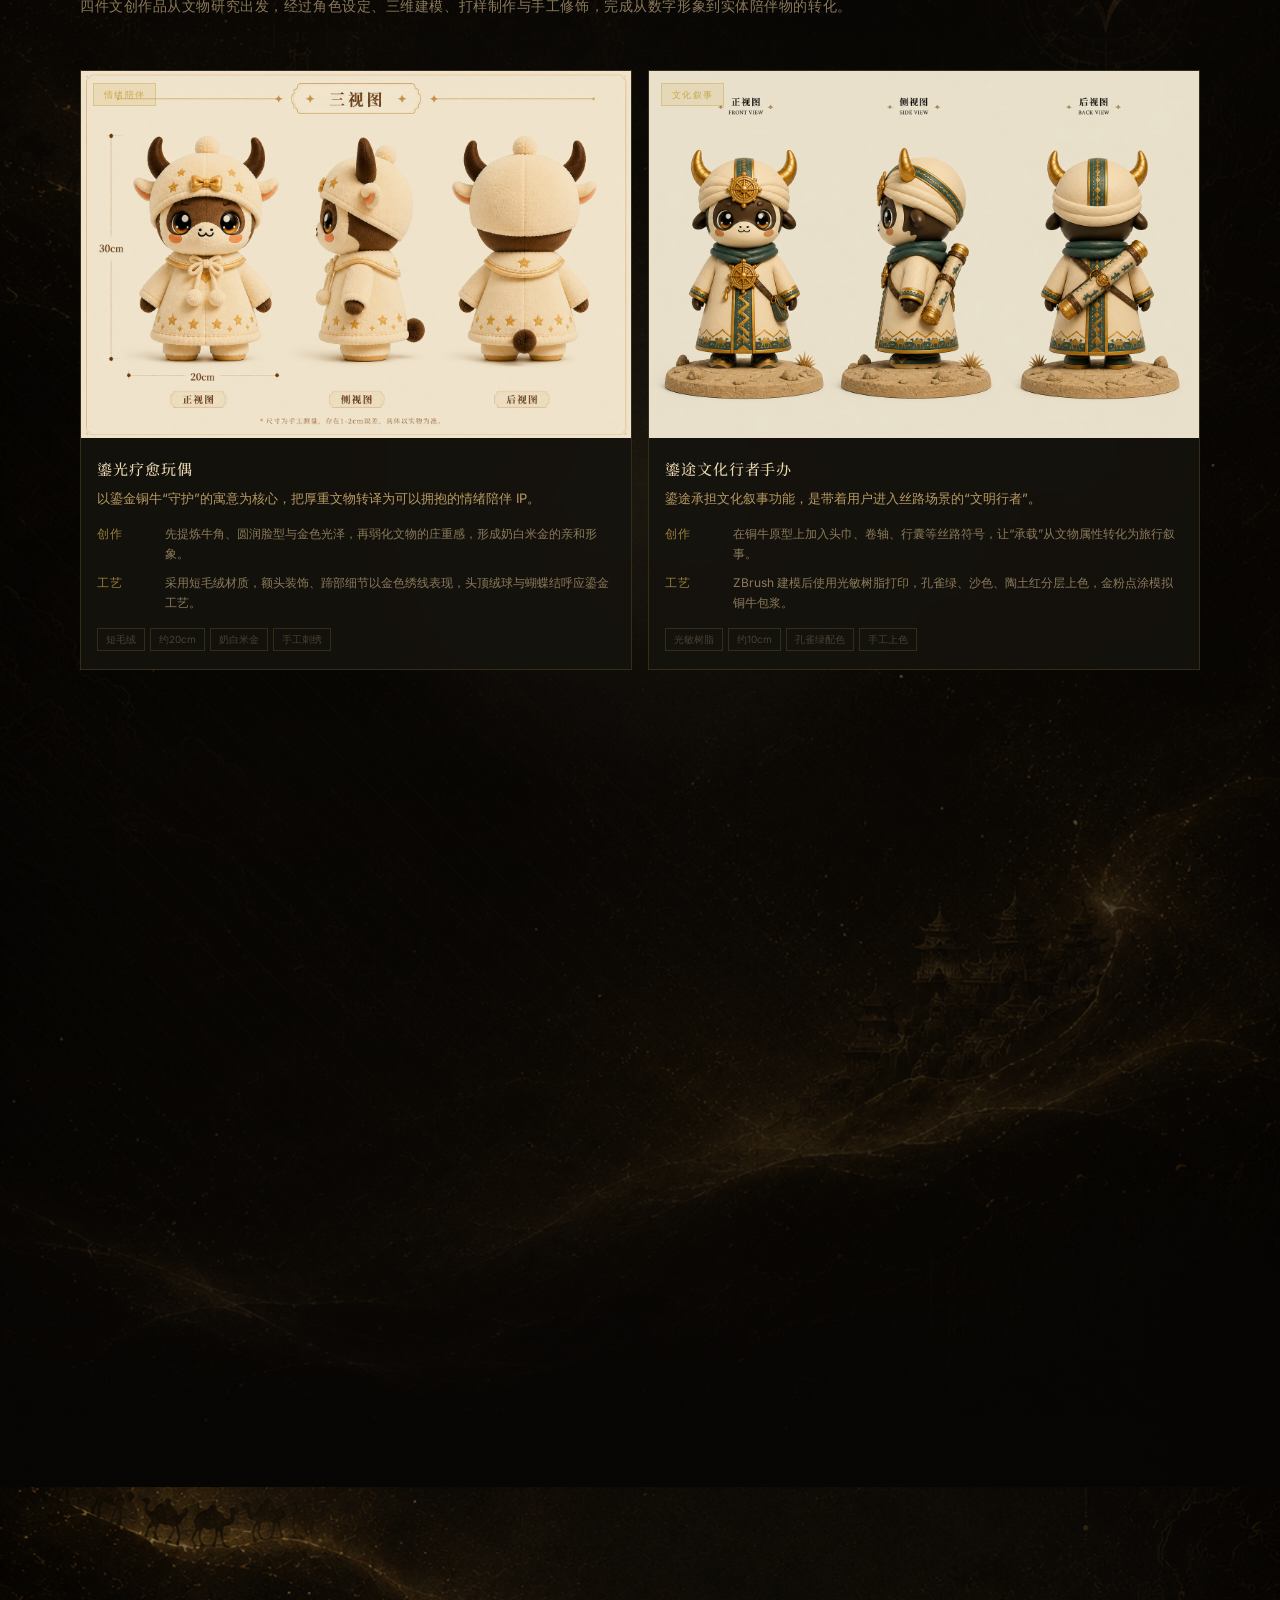
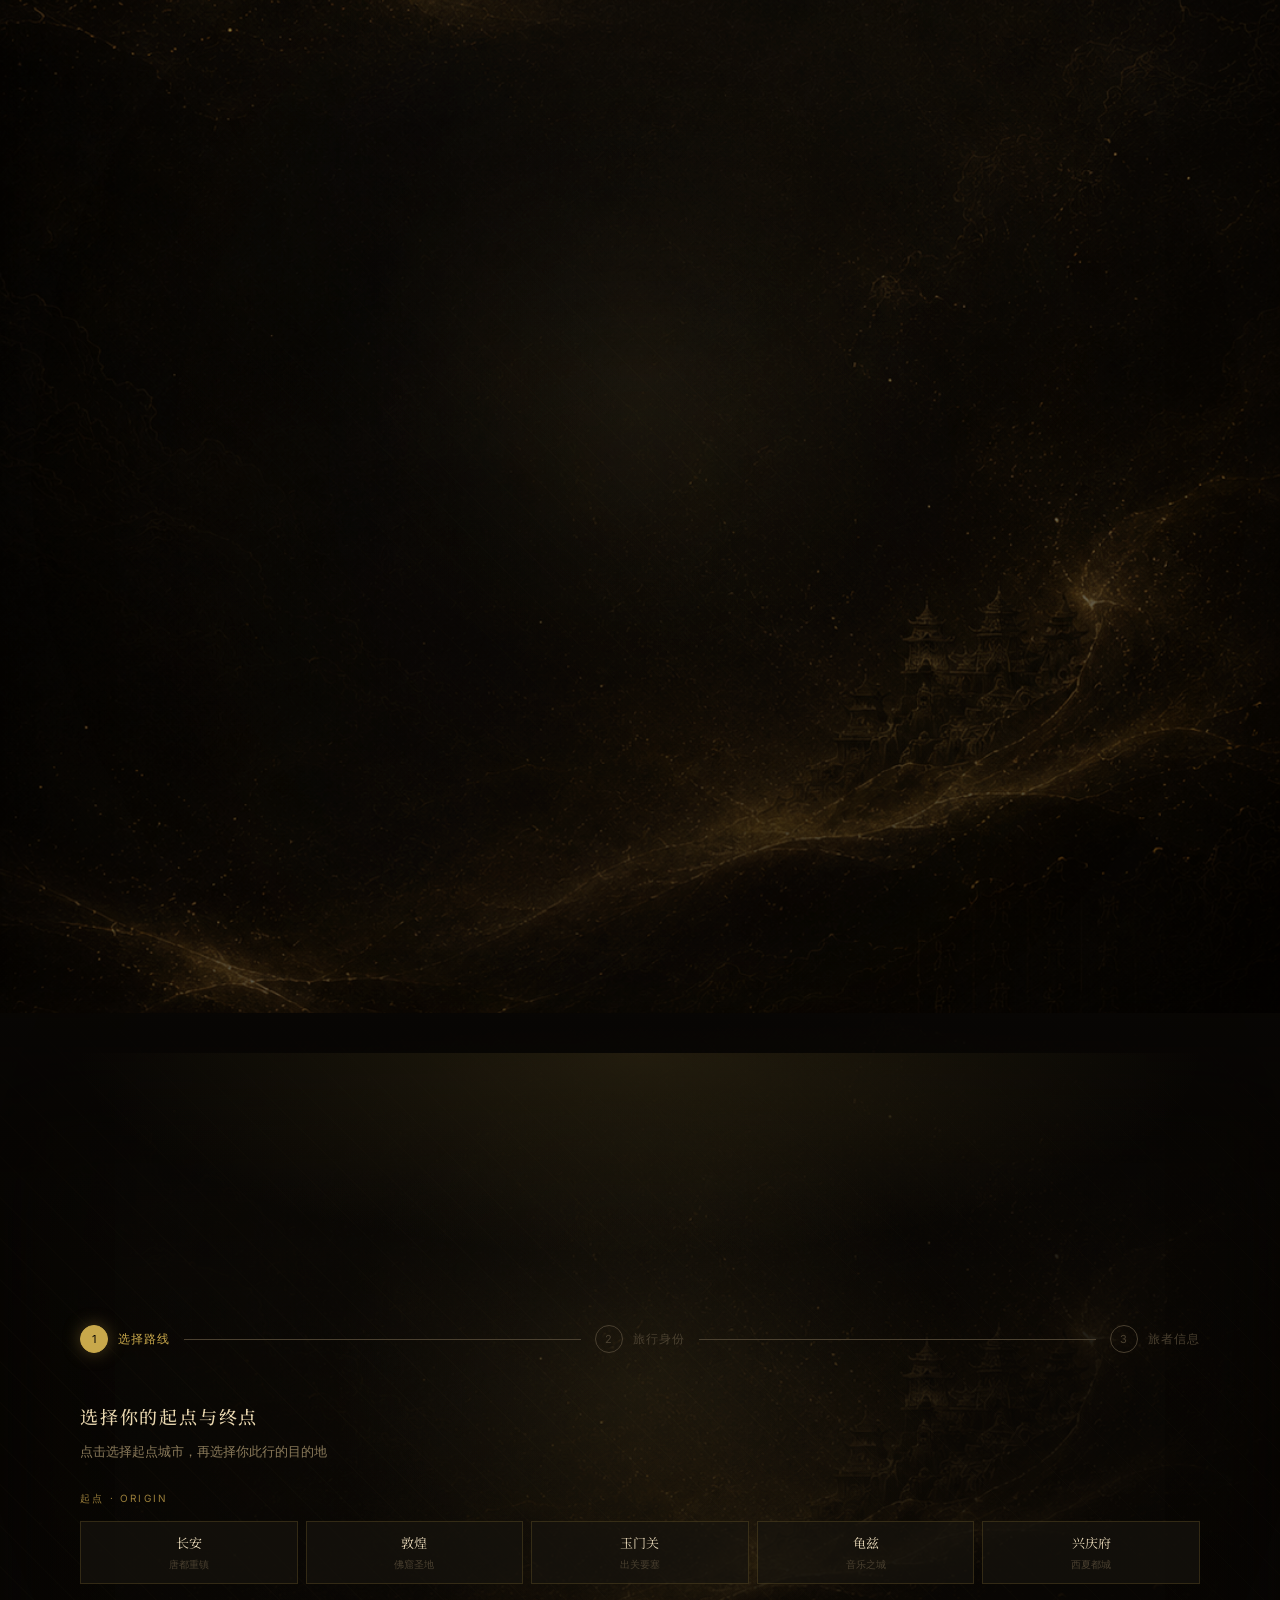
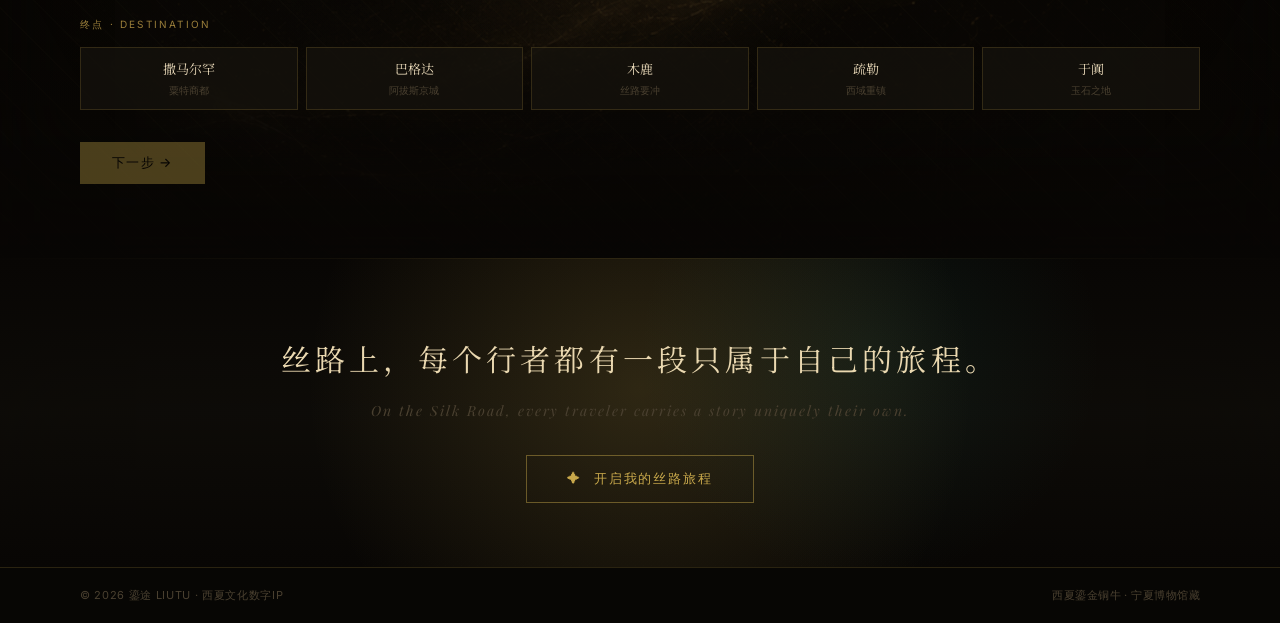
==== commit ab09a7d4: "统一中间页面丝路背景" ====
--- a/index.html
+++ b/index.html
@@ -1375,6 +1375,54 @@
 }
 .footer-copy { font-size:11px; color:var(--text-3); letter-spacing:.06em }
 .footer-note { font-size:11px; color:var(--text-3); letter-spacing:.04em }
+
+/* ─── 中间页面统一丝路背景：封面与尾页除外 ─── */
+#artifact,
+#culture,
+#merchandise,
+#silkroad,
+#journey {
+  --section-bg-pos: center center;
+  background:
+    linear-gradient(to bottom, rgba(8,6,4,.96), rgba(10,8,5,.68) 22%, rgba(10,8,5,.68) 76%, rgba(8,6,4,.96)),
+    radial-gradient(circle at 32% 28%, rgba(200,168,75,.1), transparent 30vw),
+    #080604;
+}
+#artifact { --section-bg-pos:center 10% }
+#culture { --section-bg-pos:center 30% }
+#merchandise { --section-bg-pos:center 55% }
+#silkroad { --section-bg-pos:center 74% }
+#journey { --section-bg-pos:center 96% }
+
+#artifact::before,
+#culture::before,
+#merchandise::before,
+#silkroad::before,
+#journey::before {
+  content:'';
+  position:absolute; inset:0; z-index:0; pointer-events:none;
+  background:
+    linear-gradient(rgba(8,6,4,.28), rgba(8,6,4,.54)),
+    url('assets/images/section-bg.png');
+  background-size:cover;
+  background-position:var(--section-bg-pos);
+  opacity:.74;
+  filter:saturate(.9) contrast(1.06);
+  transform:translateY(calc(var(--scroll-y) * -.018));
+}
+#artifact::after,
+#culture::after,
+#merchandise::after,
+#silkroad::after,
+#journey::after {
+  content:'';
+  position:absolute; inset:0; z-index:0; pointer-events:none;
+  background:
+    linear-gradient(to bottom, rgba(8,6,4,.98) 0%, rgba(8,6,4,.55) 13%, rgba(8,6,4,.22) 42%, rgba(8,6,4,.34) 72%, rgba(8,6,4,.98) 100%),
+    radial-gradient(circle at var(--mx) var(--my), rgba(223,192,106,.11), transparent 24vw),
+    repeating-linear-gradient(45deg, transparent 0, transparent 28px, rgba(200,168,75,.018) 28px, rgba(200,168,75,.018) 29px);
+  opacity:.96;
+}
 
 /* ─── 响应式 ─── */
 @media (max-width: 1024px) {
@@ -1526,6 +1574,20 @@
   .ending-quote { letter-spacing:.06em }
   footer { padding:16px 22px }
   #merchandise::after { opacity:.035; background-size:92vw auto }
+  #artifact::before,
+  #culture::before,
+  #merchandise::before,
+  #silkroad::before,
+  #journey::before {
+    background-size:auto 116%;
+    opacity:.68;
+    transform:none;
+  }
+  #artifact { --section-bg-pos:center 8% }
+  #culture { --section-bg-pos:center 28% }
+  #merchandise { --section-bg-pos:center 52% }
+  #silkroad { --section-bg-pos:center 72% }
+  #journey { --section-bg-pos:center 94% }
 }
 @media (max-width: 420px) {
   #nav { padding:0 14px }
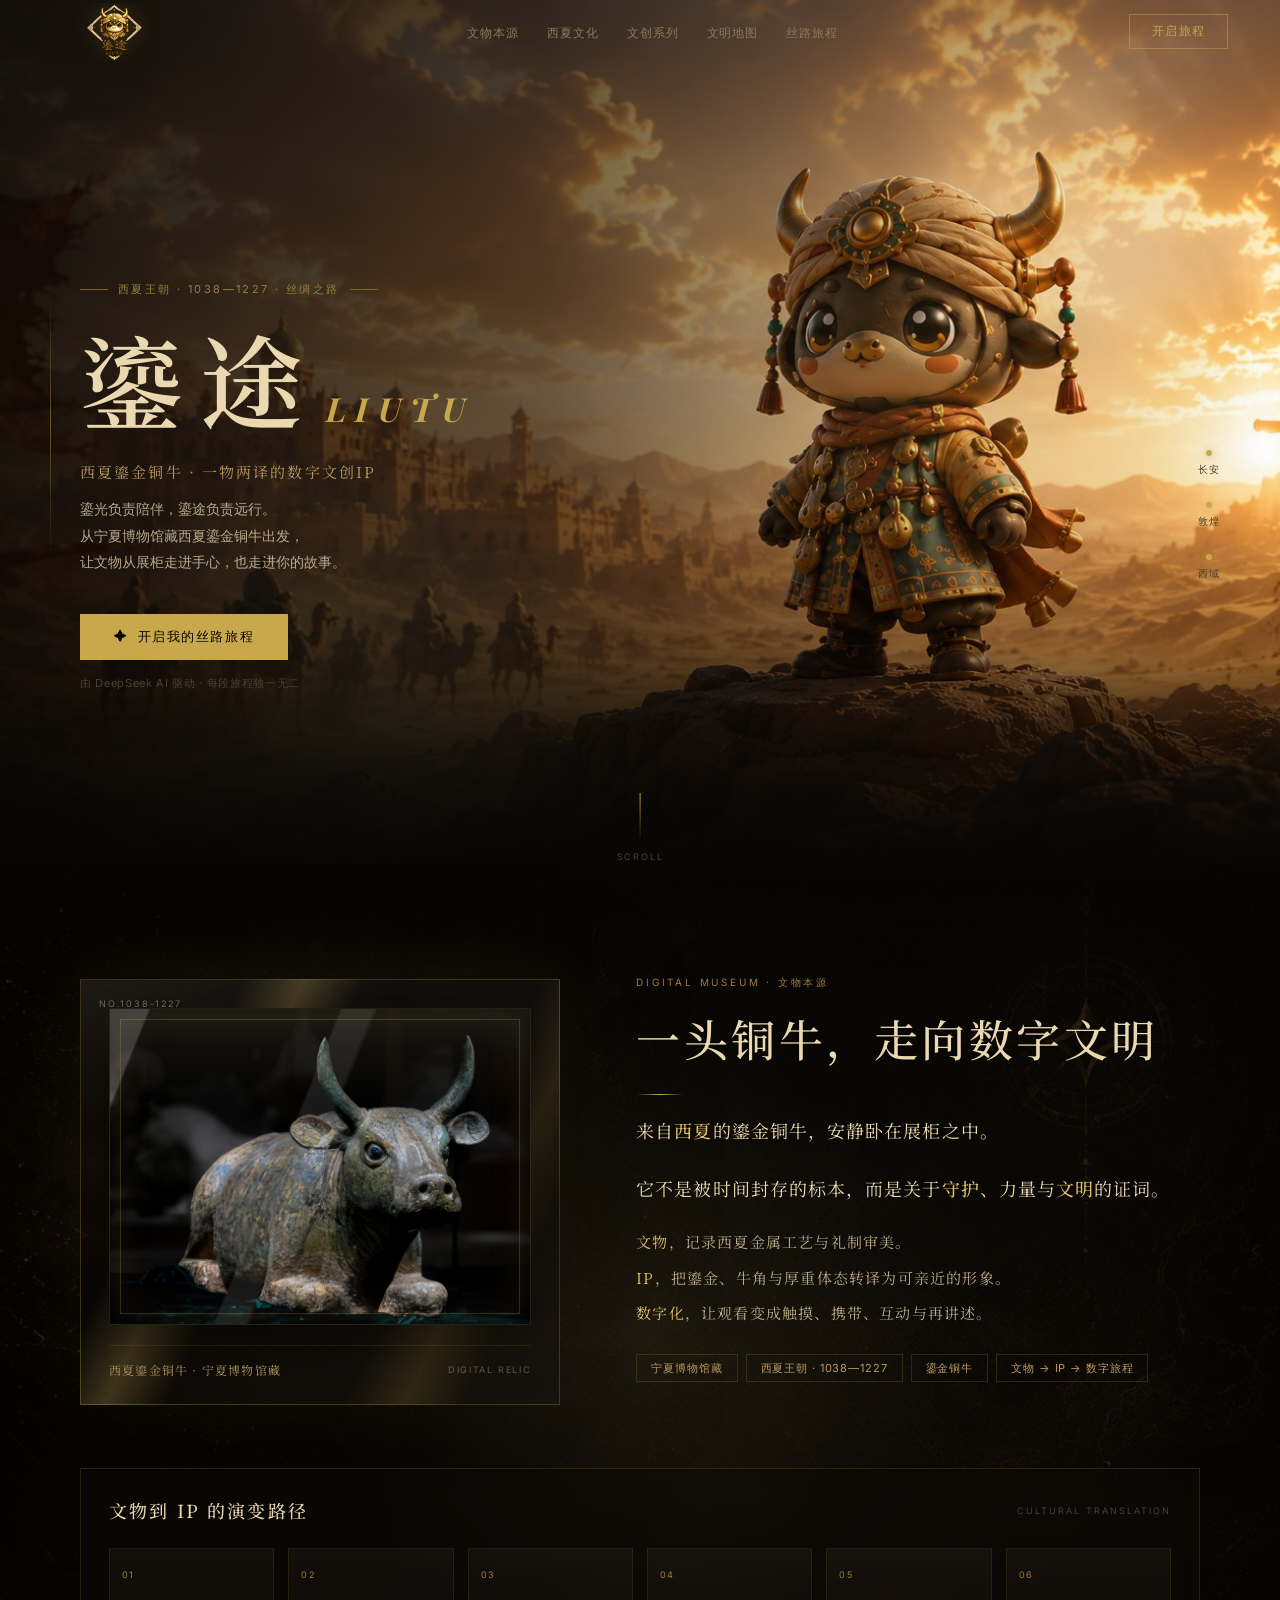
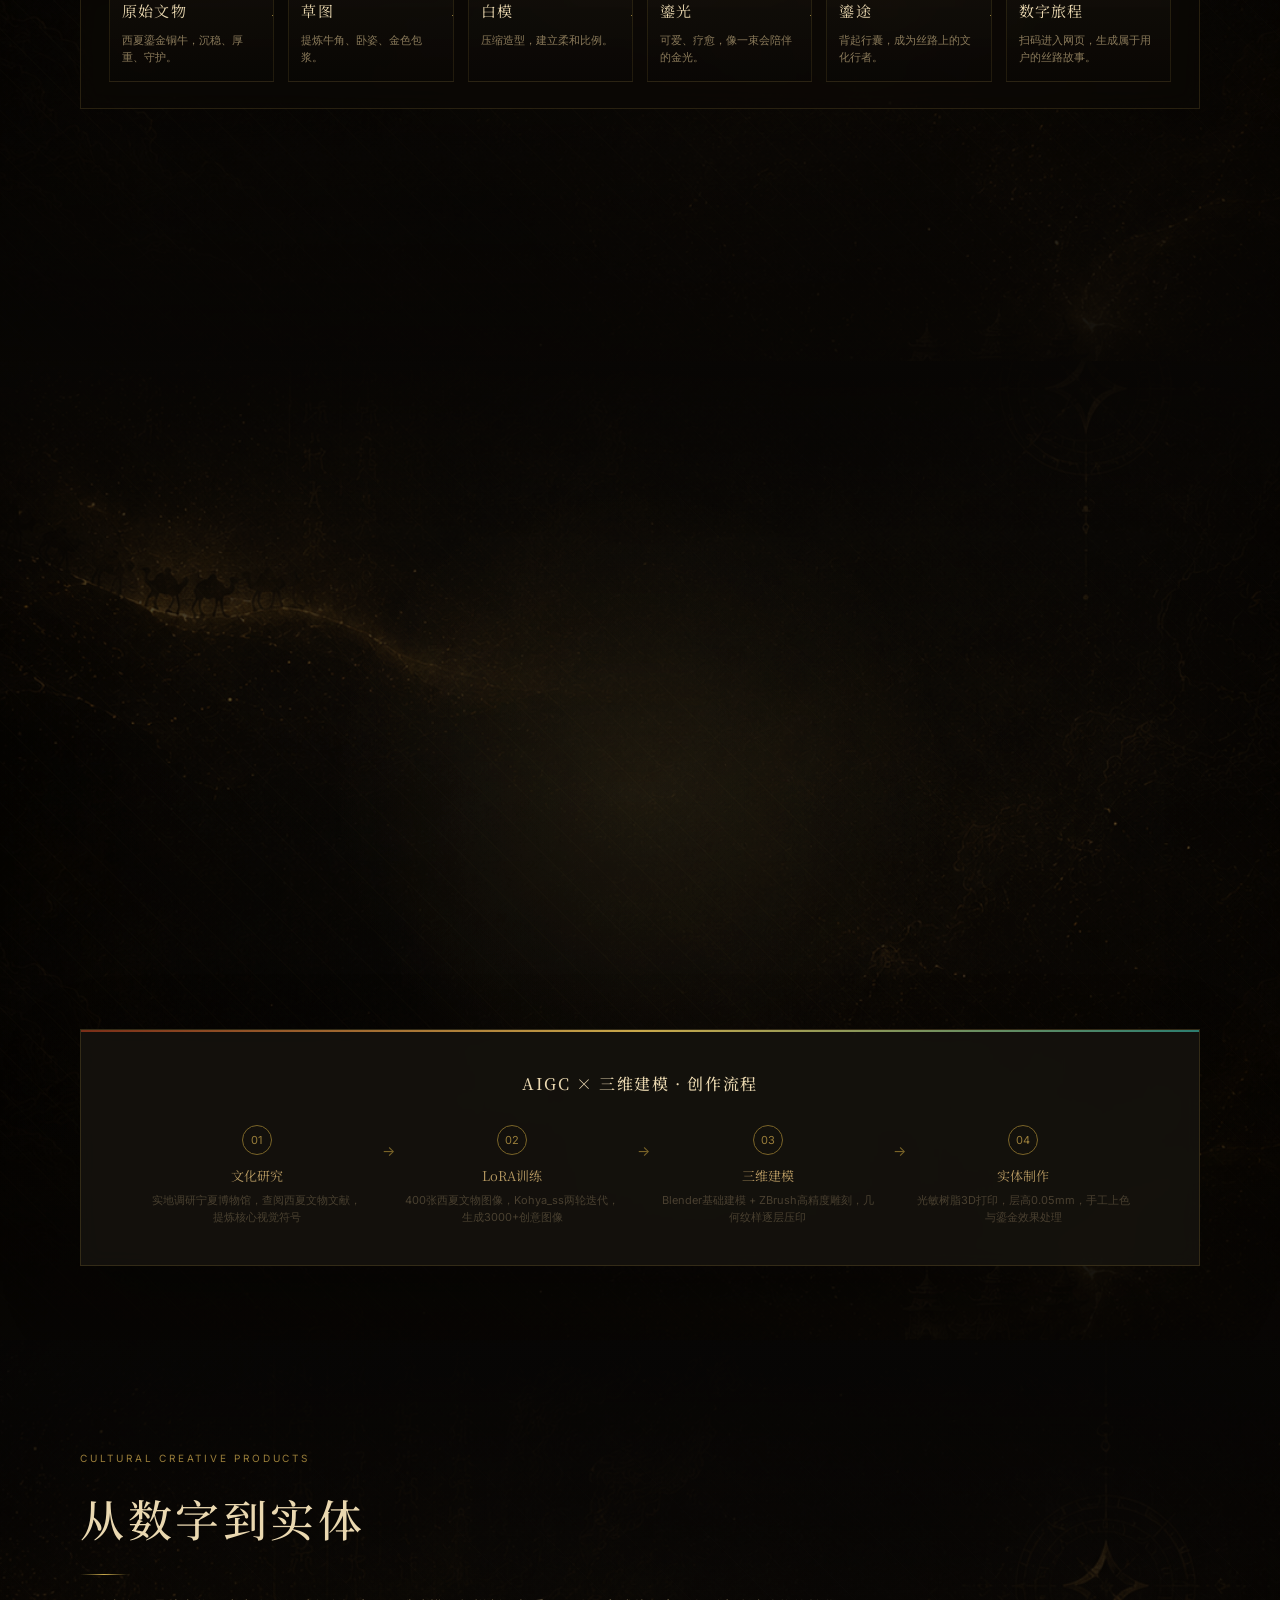
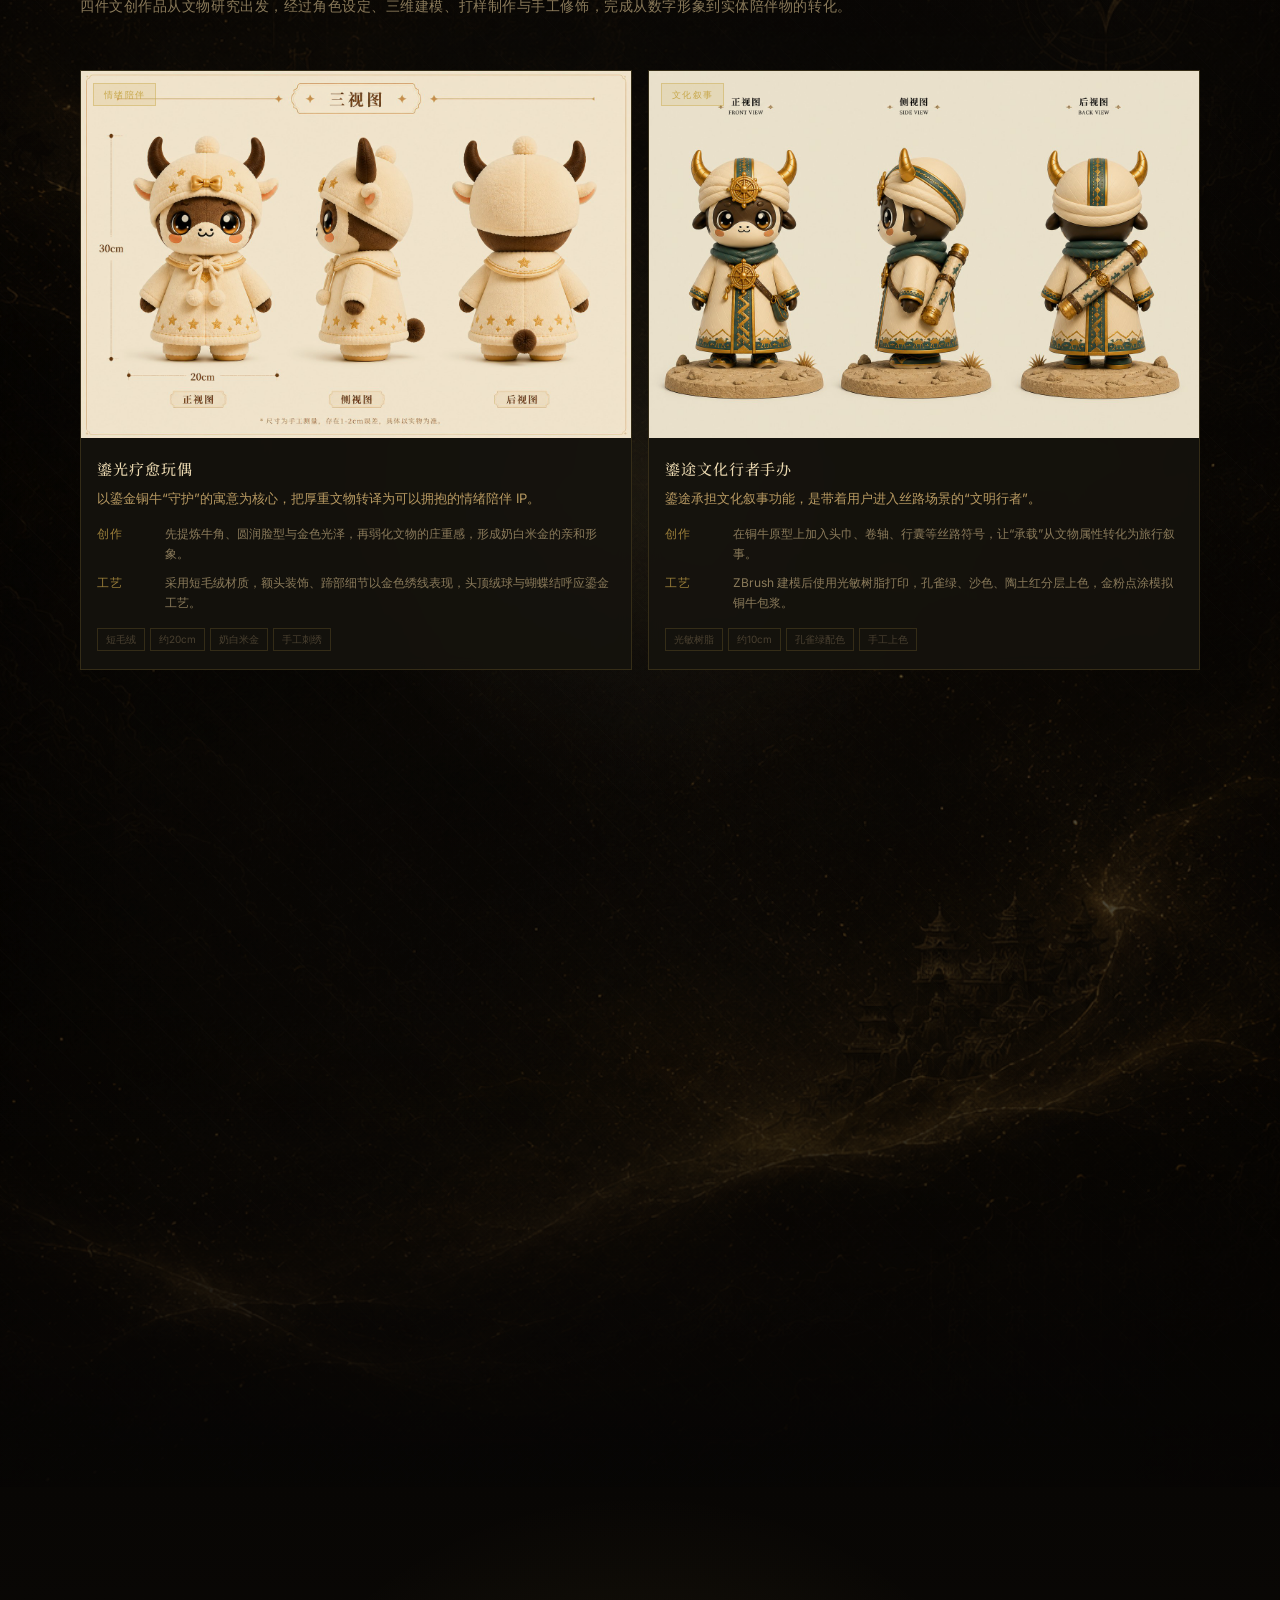
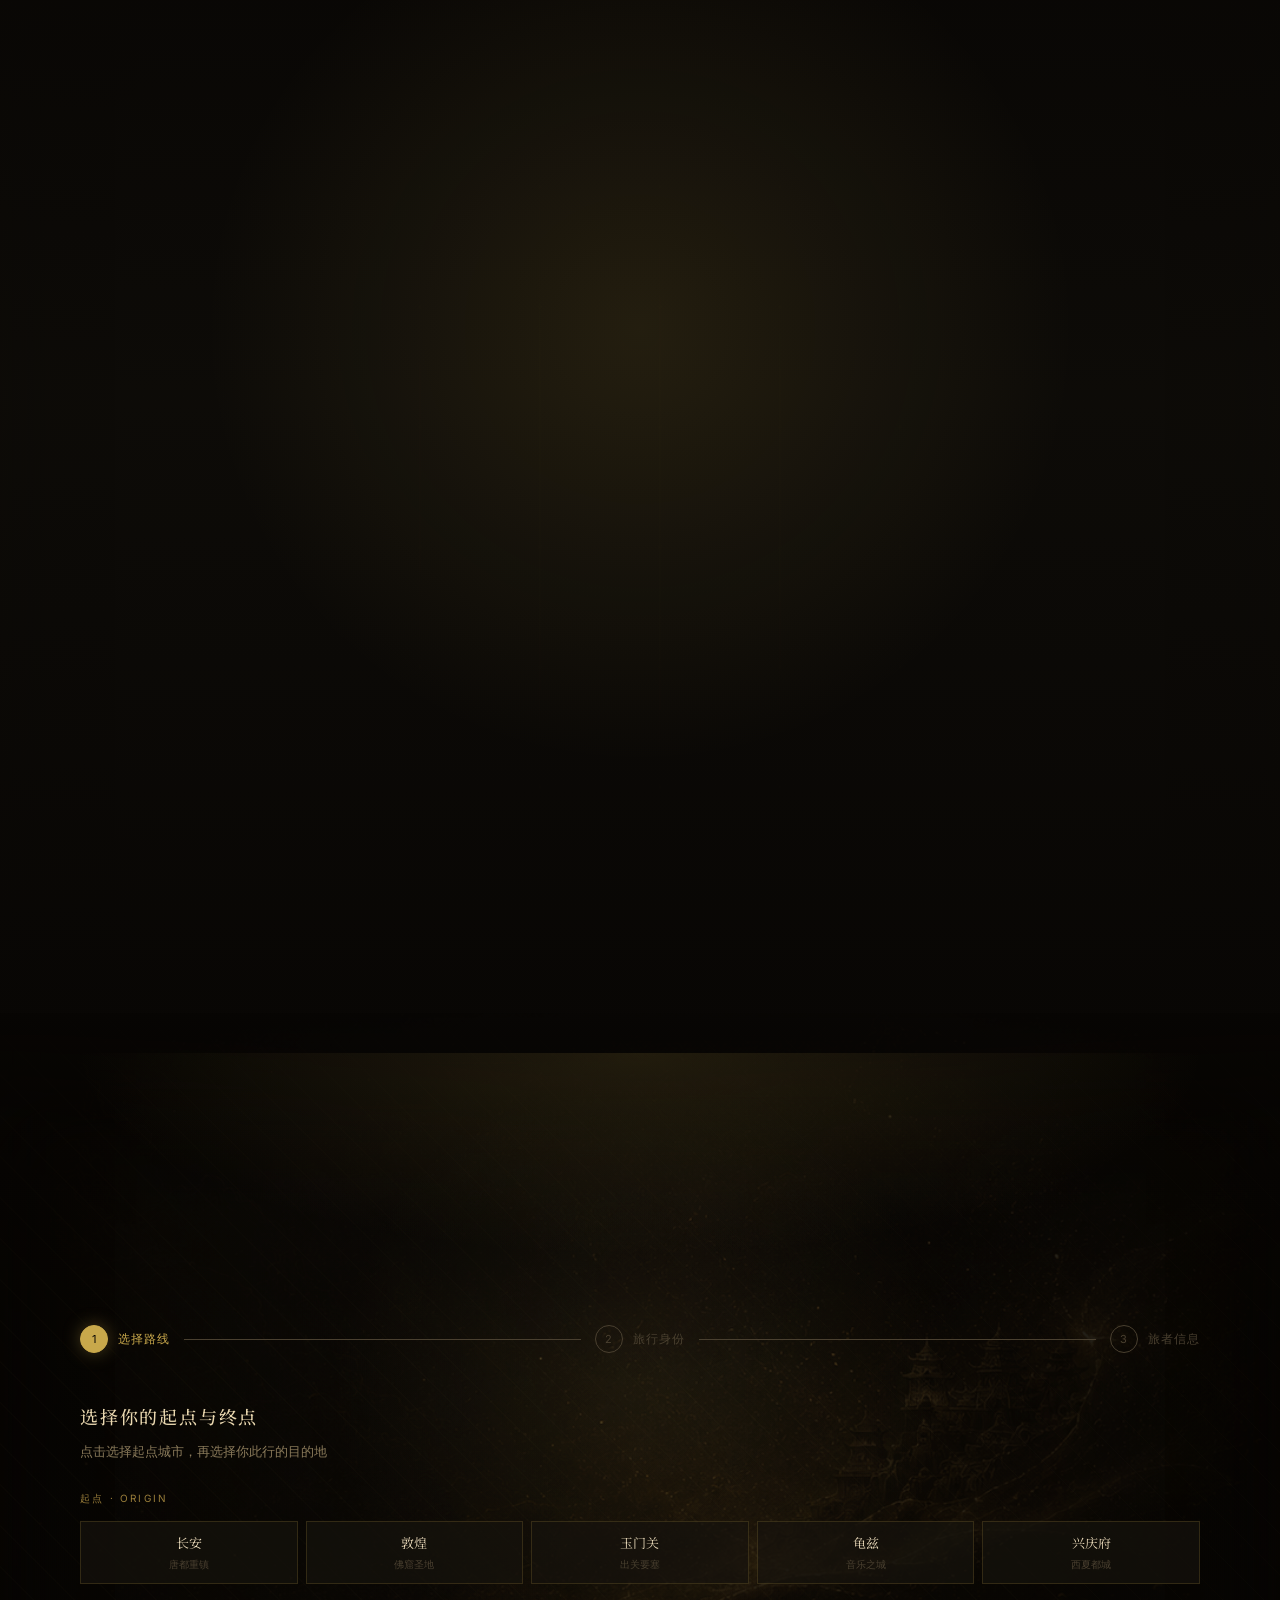
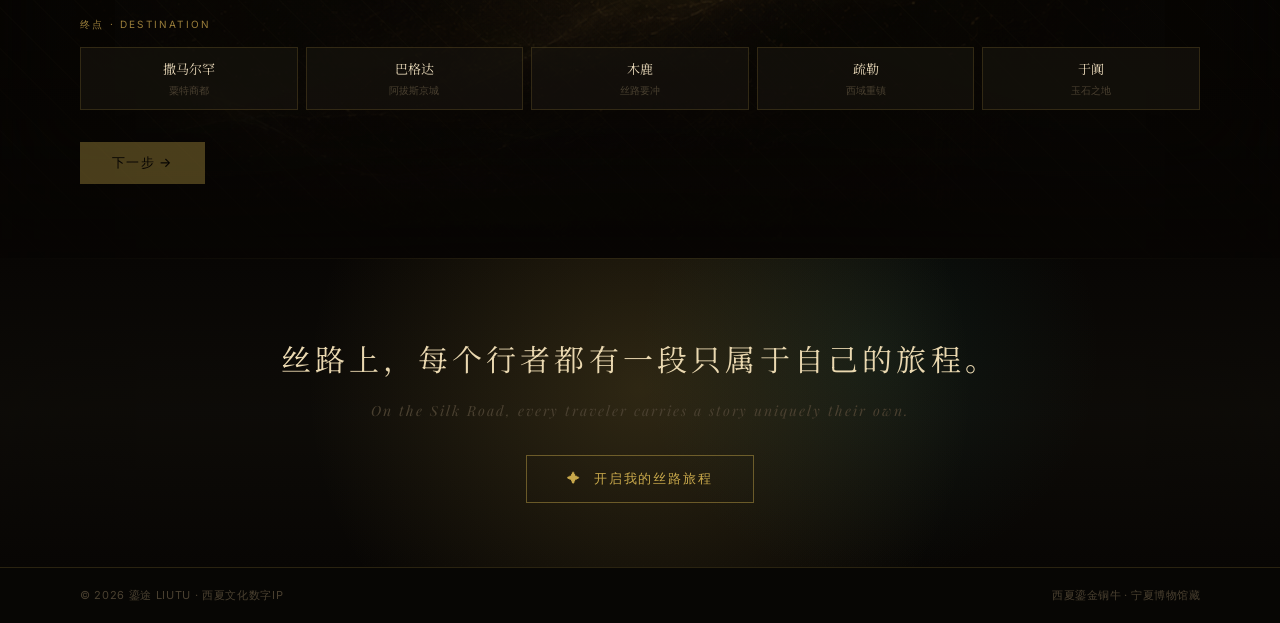
==== commit 064d792e: "优化丝路文明图谱性能" ====
--- a/index.html
+++ b/index.html
@@ -787,7 +787,7 @@
   margin:0 -80px;          /* 突破 padding 出血到边缘 */
   width:calc(100% + 160px);
   position:relative;
-  filter:drop-shadow(0 28px 60px rgba(0,0,0,.45));
+  box-shadow:0 22px 46px rgba(0,0,0,.34);
 }
 .map-img-full::before {
   content:'';
@@ -799,11 +799,7 @@
   width:100%;
   height:auto;             /* 保持原始比例，不变形不模糊 */
   display:block;
-  transition:transform .8s ease, filter .8s ease;
-}
-.map-img-full:hover img {
-  transform:scale(1.015);
-  filter:saturate(1.08) contrast(1.05);
+  transition:opacity .3s ease;
 }
 
 .map-stats {
@@ -816,15 +812,13 @@
   padding:12px 18px;
   border:1px solid rgba(200,168,75,.12);
   background:rgba(22,19,14,.45);
-  backdrop-filter:blur(8px);
   position:relative;
   overflow:hidden;
-  transition:transform .28s ease, border-color .28s ease, box-shadow .28s ease;
+  transition:border-color .22s ease, background .22s ease;
 }
 .map-stat:hover {
-  transform:translateY(-3px);
   border-color:rgba(200,168,75,.32);
-  box-shadow:0 18px 42px rgba(0,0,0,.22);
+  background:rgba(22,19,14,.62);
 }
 .map-stat-num { font-family:'Noto Serif SC',serif; font-size:22px; color:var(--gold); letter-spacing:.06em }
 .map-stat-lbl { font-size:10px; letter-spacing:.14em; color:var(--text-3); margin-top:3px }
@@ -1380,7 +1374,6 @@
 #artifact,
 #culture,
 #merchandise,
-#silkroad,
 #journey {
   --section-bg-pos: center center;
   background:
@@ -1391,13 +1384,11 @@
 #artifact { --section-bg-pos:center 10% }
 #culture { --section-bg-pos:center 30% }
 #merchandise { --section-bg-pos:center 55% }
-#silkroad { --section-bg-pos:center 74% }
 #journey { --section-bg-pos:center 96% }
 
 #artifact::before,
 #culture::before,
 #merchandise::before,
-#silkroad::before,
 #journey::before {
   content:'';
   position:absolute; inset:0; z-index:0; pointer-events:none;
@@ -1413,7 +1404,6 @@
 #artifact::after,
 #culture::after,
 #merchandise::after,
-#silkroad::after,
 #journey::after {
   content:'';
   position:absolute; inset:0; z-index:0; pointer-events:none;
@@ -1577,7 +1567,6 @@
   #artifact::before,
   #culture::before,
   #merchandise::before,
-  #silkroad::before,
   #journey::before {
     background-size:auto 116%;
     opacity:.68;
@@ -1586,7 +1575,6 @@
   #artifact { --section-bg-pos:center 8% }
   #culture { --section-bg-pos:center 28% }
   #merchandise { --section-bg-pos:center 52% }
-  #silkroad { --section-bg-pos:center 72% }
   #journey { --section-bg-pos:center 94% }
 }
 @media (max-width: 420px) {
@@ -1615,8 +1603,7 @@
   .feature-card:hover,
   .culture-card:hover,
   .merch-card:hover,
-  .map-stat:hover,
-  .map-img-full:hover img {
+  .map-stat:hover {
     transform:none;
   }
   .chat-chip::after,
